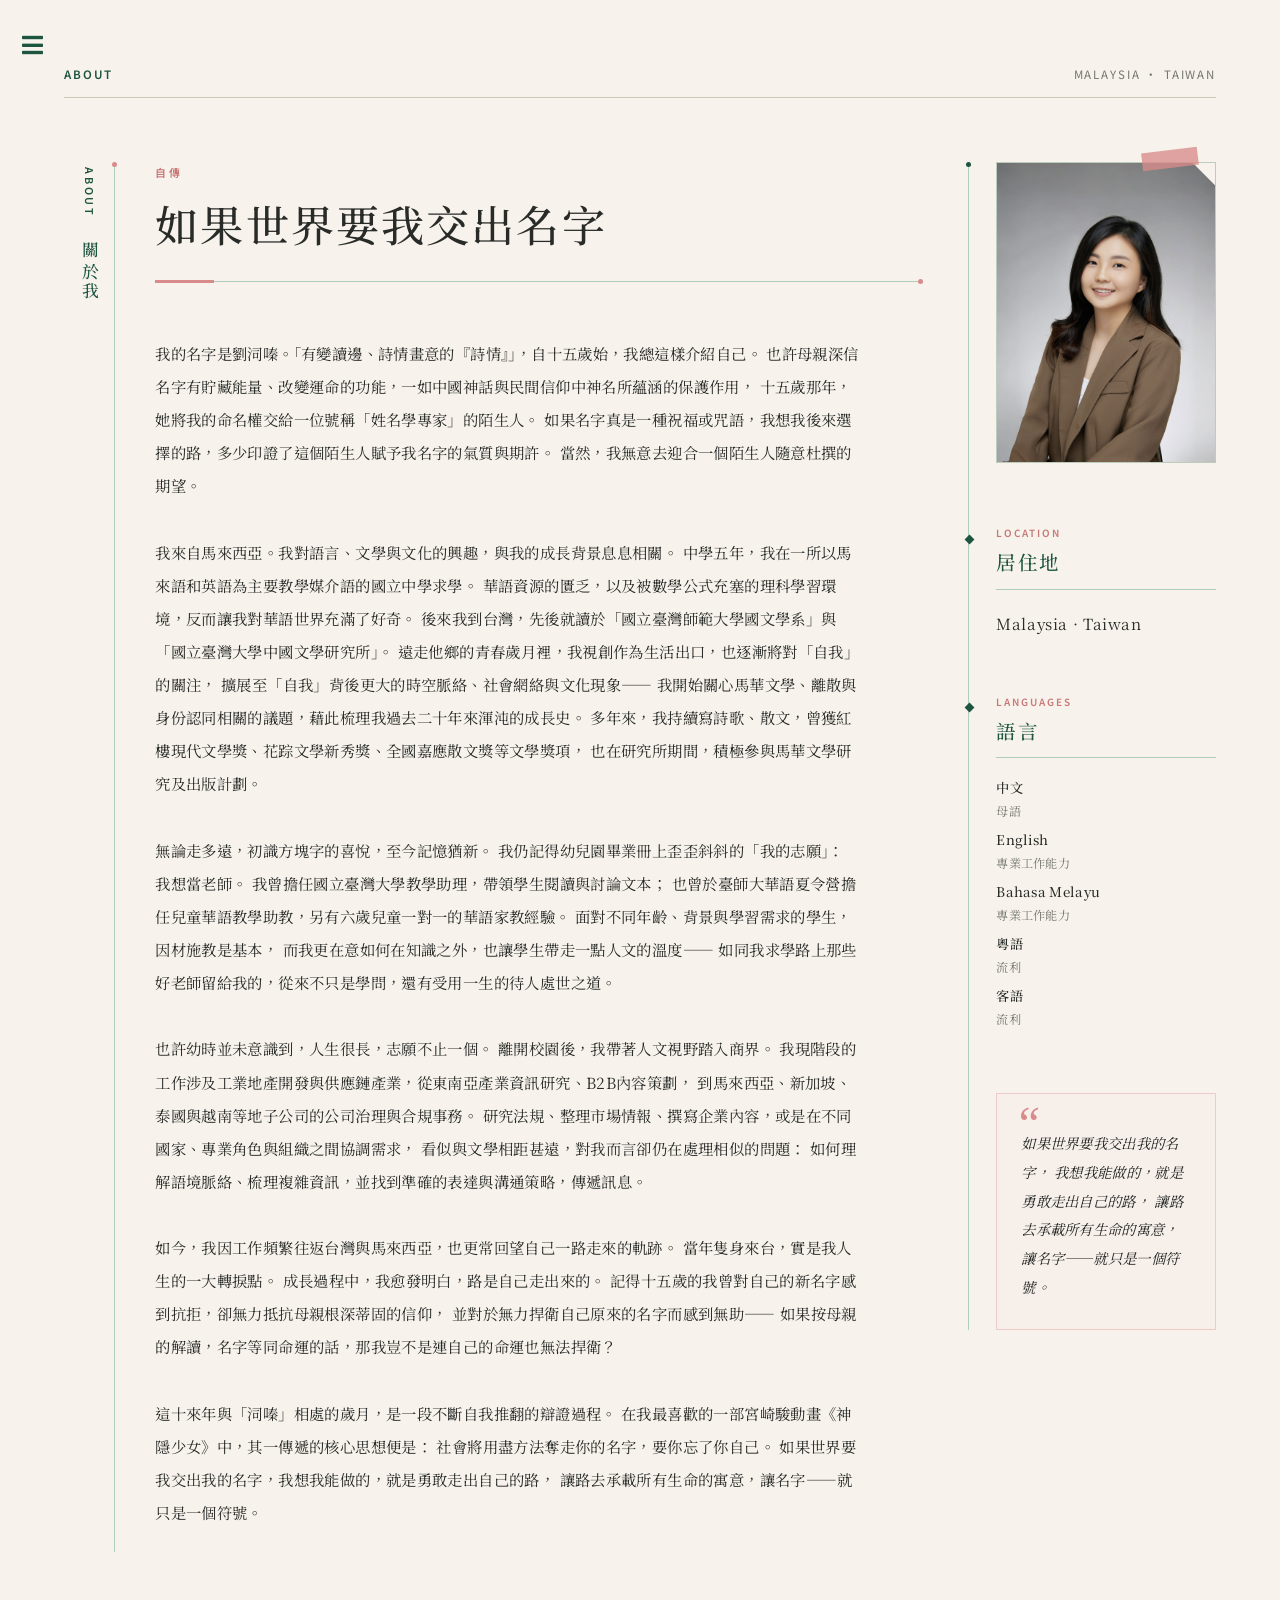
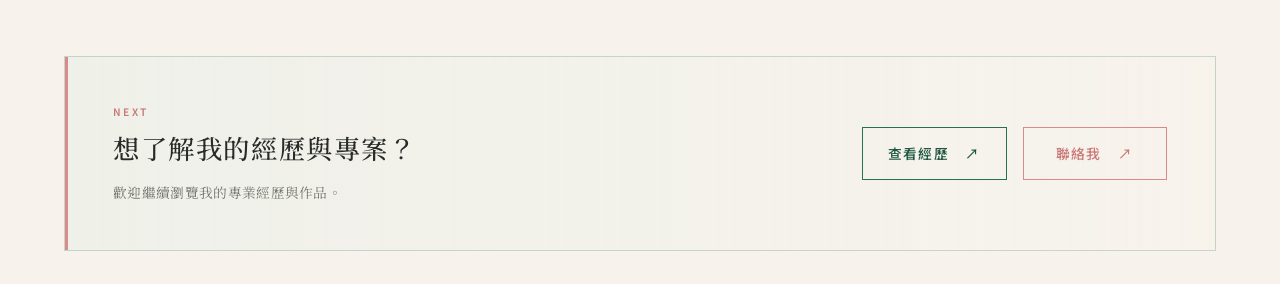
==== about.html @ a84f7584 "Fix grammatical errors in about.html Corrected minor grammatical errors in the text." ====
<!DOCTYPE HTML>
<!--
	Editorial by HTML5 UP
	html5up.net | @ajlkn
	Free for personal and commercial use under the CCA 3.0 license (html5up.net/license)
-->
<html lang="zh-Hant">

	<head>

		<title>關於我｜Angie 劉泀嗪</title>

		<meta charset="utf-8" />

		<meta
			name="viewport"
			content="width=device-width, initial-scale=1, user-scalable=no"
		/>

		<link
			rel="stylesheet"
			href="assets/css/main.css"
		/>

		<link
			rel="stylesheet"
			href="assets/css/visual.css"
		/>

	</head>


	<body class="is-preload">


		<!-- Wrapper -->
		<div id="wrapper">


			<!-- Main -->
			<div id="main">

				<div class="inner">


					<!-- About Page -->
					<section class="about-page">


						<!-- Page Topline -->
						<div class="about-topline">

							<span>
								ABOUT
							</span>

							<span>
								Malaysia · Taiwan
							</span>

						</div>



						<!-- Editorial Layout -->
						<div class="about-editorial-layout">


							<!-- Left Editorial Rail -->
							<aside class="about-rail">

								<div class="about-rail-inner">

									<span class="about-rail-en">
										ABOUT
									</span>

									<span class="about-rail-zh">
										關於我
									</span>

								</div>

							</aside>



							<!-- Essay -->
							<article class="about-essay">


								<header class="about-essay-header">

									<p class="about-essay-kicker">
										自傳
									</p>

									<h1>
										如果世界要我交出名字
									</h1>

									<div class="about-title-line"></div>

								</header>



								<div class="about-essay-body">


									<p>
										我的名字是劉泀嗪。「有變讀邊、詩情畫意的『詩情』」，自十五歲始，我總這樣介紹自己。
										也許母親深信名字有貯藏能量、改變運命的功能，一如中國神話與民間信仰中神名所蘊涵的保護作用，
										十五歲那年，她將我的命名權交給一位號稱「姓名學專家」的陌生人。
										如果名字真是一種祝福或咒語，我想我後來選擇的路，多少印證了這個陌生人賦予我名字的氣質與期許。
										當然，我無意去迎合一個陌生人隨意杜撰的期望。
									</p>


									<p>
										我來自馬來西亞。我對語言、文學與文化的興趣，與我的成長背景息息相關。
										中學五年，我在一所以馬來語和英語為主要教學媒介語的國立中學求學。
										華語資源的匱乏，以及被數學公式充塞的理科學習環境，反而讓我對華語世界充滿了好奇。
										後來我到台灣，先後就讀於「國立臺灣師範大學國文學系」與「國立臺灣大學中國文學研究所」。
										遠走他鄉的青春歲月裡，我視創作為生活出口，也逐漸將對「自我」的關注，
										擴展至「自我」背後更大的時空脈絡、社會網絡與文化現象——
										我開始關心馬華文學、離散與身份認同相關的議題，藉此梳理我過去二十年來渾沌的成長史。
										多年來，我持續寫詩歌、散文，曾獲紅樓現代文學獎、花踪文學新秀獎、全國嘉應散文獎等文學獎項，
										也在研究所期間，積極參與馬華文學研究及出版計劃。
									</p>


									<p>
										無論走多遠，初識方塊字的喜悅，至今記憶猶新。
										我仍記得幼兒園畢業冊上歪歪斜斜的「我的志願」：我想當老師。
										我曾擔任國立臺灣大學教學助理，帶領學生閱讀與討論文本；
										也曾於臺師大華語夏令營擔任兒童華語教學助教，另有六歲兒童一對一的華語家教經驗。
										面對不同年齡、背景與學習需求的學生，因材施教是基本，
										而我更在意如何在知識之外，也讓學生帶走一點人文的溫度——
										如同我求學路上那些好老師留給我的，從來不只是學問，還有受用一生的待人處世之道。
									</p>


									<p>
										也許幼時並未意識到，人生很長，志願不止一個。
										離開校園後，我帶著人文視野踏入商界。
										我現階段的工作涉及工業地產開發與供應鏈產業，從東南亞產業資訊研究、B2B內容策劃，
										到馬來西亞、新加坡、泰國與越南等地子公司的公司治理與合規事務。
										研究法規、整理市場情報、撰寫企業內容，或是在不同國家、專業角色與組織之間協調需求，
										看似與文學相距甚遠，對我而言卻仍在處理相似的問題：
										如何理解語境脈絡、梳理複雜資訊，並找到準確的表達與溝通策略，傳遞訊息。
									</p>


									<p>
										如今，我因工作頻繁往返台灣與馬來西亞，也更常回望自己一路走來的軌跡。
										當年隻身來台，實是我人生的一大轉捩點。
										成長過程中，我愈發明白，路是自己走出來的。
										記得十五歲的我曾對自己的新名字感到抗拒，卻無力抵抗母親根深蒂固的信仰，
										並對於無力捍衛自己原來的名字而感到無助——
										如果按母親的解讀，名字等同命運的話，那我豈不是連自己的命運也無法捍衛？
									</p>	


									<p>
										這十來年與「泀嗪」相處的歲月，是一段不斷自我推翻的辯證過程。
										在我最喜歡的一部宮崎駿動畫《神隱少女》中，其一傳遞的核心思想便是：
										社會將用盡方法奪走你的名字，要你忘了你自己。
										如果世界要我交出我的名字，我想我能做的，就是勇敢走出自己的路，
										讓路去承載所有生命的寓意，讓名字——就只是一個符號。
									</p>


								</div>


							</article>



							<!-- Editorial Margin -->
							<aside class="about-margin">


								<!-- Portrait -->
								<figure class="about-margin-photo">

									<div class="about-photo-frame">

										<img
											src="images/about-angie-web.jpg"
											alt="Angie 劉泀嗪"
										/>

									</div>

									<span class="about-photo-accent"></span>

								</figure>



								<!-- Location -->
								<section class="about-margin-section">

									<p class="about-margin-label">
										LOCATION
									</p>

									<h2>
										居住地
									</h2>

									<div class="about-margin-rule"></div>

									<p class="about-location">
										Malaysia · Taiwan
									</p>

								</section>



								<!-- Languages -->
								<section class="about-margin-section">

									<p class="about-margin-label">
										LANGUAGES
									</p>

									<h2>
										語言
									</h2>

									<div class="about-margin-rule"></div>


									<div class="about-language-list">

										<p>

											<span class="language-name">
												中文
											</span>

											<span class="language-level">
												母語
											</span>

										</p>


										<p>

											<span class="language-name">
												English
											</span>

											<span class="language-level">
												專業工作能力
											</span>

										</p>


										<p>

											<span class="language-name">
												Bahasa Melayu
											</span>

											<span class="language-level">
												專業工作能力
											</span>

										</p>


										<p>

											<span class="language-name">
												粵語
											</span>

											<span class="language-level">
												流利
											</span>

										</p>


										<p>

											<span class="language-name">
												客語
											</span>

											<span class="language-level">
												流利
											</span>

										</p>

									</div>

								</section>



								<!-- Pull Quote -->
								<blockquote class="about-margin-quote">

									<span class="about-quote-mark">
										“
									</span>

									<p>
										如果世界要我交出我的名字，
										我想我能做的，就是勇敢走出自己的路，
										讓路去承載所有生命的寓意，
										讓名字——就只是一個符號。
									</p>

								</blockquote>


							</aside>


						</div>



						<!-- CTA -->
						<section class="about-cta">


							<div class="about-cta-copy">

								<p class="about-cta-kicker">
									NEXT
								</p>

								<h2>
									想了解我的經歷與專案？
								</h2>

								<p>
									歡迎繼續瀏覽我的專業經歷與作品。
								</p>

							</div>



							<div class="about-cta-actions">


								<a
									href="experience.html"
									class="about-cta-link about-cta-primary"
								>

									查看經歷

									<span>
										↗
									</span>

								</a>


								<a
									href="contact.html"
									class="about-cta-link about-cta-secondary"
								>

									聯絡我

									<span>
										↗
									</span>

								</a>


							</div>


						</section>


					</section>


				</div>

			</div>



			<!-- Sidebar -->
			<div id="sidebar">

				<div class="inner">


					<!-- Brand -->
					<div class="sidebar-brand">

						<a href="index.html">

							<span class="sidebar-name-en">
								Angie
							</span>

							<span class="sidebar-name-zh">
								劉泀嗪
							</span>

						</a>

					</div>



					<!-- Menu -->
					<nav id="menu">

						<ul>

							<li>
								<a href="index.html">
									首頁
								</a>
							</li>

							<li>
								<a href="writing.html">
									文學文化
								</a>
							</li>

							<li>
								<a href="content.html">
									內容策劃
								</a>
							</li>

							<li>
								<a href="teaching.html">
									華語教學
								</a>
							</li>

							<li>
								<a href="illustration.html">
									插畫
								</a>
							</li>

							<li class="sidebar-menu-space">
								<a href="about.html">
									關於我
								</a>
							</li>

							<li>
								<a href="experience.html">
									經歷
								</a>
							</li>

							<li>
								<a href="contact.html">
									聯絡我
								</a>
							</li>

						</ul>

					</nav>



					<!-- Footer -->
					<footer id="footer">

						<p class="copyright">

							&copy; Angie 劉泀嗪.<br />
							All rights reserved.<br />

							Design:
							<a href="https://html5up.net">
								HTML5 UP
							</a>.

						</p>

					</footer>


				</div>

			</div>


		</div>



		<!-- Scripts -->
		<script src="assets/js/jquery.min.js"></script>
		<script src="assets/js/browser.min.js"></script>
		<script src="assets/js/breakpoints.min.js"></script>
		<script src="assets/js/util.js"></script>
		<script src="assets/js/main.js"></script>


	</body>

</html>
---- assets/css/main.css ----
@import url(fontawesome-all.min.css);
@import url("https://fonts.googleapis.com/css?family=Open+Sans:400,600,400italic,600italic|Roboto+Slab:400,700");
/*
	Editorial by HTML5 UP
	html5up.net | @ajlkn
	Free for personal and commercial use under the CCA 3.0 license (html5up.net/license)
*/
html, body, div, span, applet, object,
iframe, h1, h2, h3, h4, h5, h6, p, blockquote,
pre, a, abbr, acronym, address, big, cite,
code, del, dfn, em, img, ins, kbd, q, s, samp,
small, strike, strong, sub, sup, tt, var, b,
u, i, center, dl, dt, dd, ol, ul, li, fieldset,
form, label, legend, table, caption, tbody,
tfoot, thead, tr, th, td, article, aside,
canvas, details, embed, figure, figcaption,
footer, header, hgroup, menu, nav, output, ruby,
section, summary, time, mark, audio, video {
  margin: 0;
  padding: 0;
  border: 0;
  font-size: 100%;
  font: inherit;
  vertical-align: baseline; }

article, aside, details, figcaption, figure,
footer, header, hgroup, menu, nav, section {
  display: block; }

body {
  line-height: 1; }

ol, ul {
  list-style: none; }

blockquote, q {
  quotes: none; }
  blockquote:before, blockquote:after, q:before, q:after {
    content: '';
    content: none; }

table {
  border-collapse: collapse;
  border-spacing: 0; }

body {
  -webkit-text-size-adjust: none; }

mark {
  background-color: transparent;
  color: inherit; }

input::-moz-focus-inner {
  border: 0;
  padding: 0; }

input, select, textarea {
  -moz-appearance: none;
  -webkit-appearance: none;
  -ms-appearance: none;
  appearance: none; }

/* Basic */
@-ms-viewport {
  width: device-width; }

body {
  -ms-overflow-style: scrollbar; }

@media screen and (max-width: 480px) {
  html, body {
    min-width: 320px; } }

html {
  box-sizing: border-box; }

*, *:before, *:after {
  box-sizing: inherit; }

body {
  background: #ffffff; }
  body.is-preload *, body.is-preload *:before, body.is-preload *:after, body.is-resizing *, body.is-resizing *:before, body.is-resizing *:after {
    -moz-animation: none !important;
    -webkit-animation: none !important;
    -ms-animation: none !important;
    animation: none !important;
    -moz-transition: none !important;
    -webkit-transition: none !important;
    -ms-transition: none !important;
    transition: none !important; }

/* Type */
body, input, select, textarea {
  color: #7f888f;
  font-family: "Open Sans", sans-serif;
  font-size: 13pt;
  font-weight: 400;
  line-height: 1.65; }
  @media screen and (max-width: 1680px) {
    body, input, select, textarea {
      font-size: 11pt; } }
  @media screen and (max-width: 1280px) {
    body, input, select, textarea {
      font-size: 10pt; } }
  @media screen and (max-width: 360px) {
    body, input, select, textarea {
      font-size: 9pt; } }

a {
  -moz-transition: color 0.2s ease-in-out, border-bottom-color 0.2s ease-in-out;
  -webkit-transition: color 0.2s ease-in-out, border-bottom-color 0.2s ease-in-out;
  -ms-transition: color 0.2s ease-in-out, border-bottom-color 0.2s ease-in-out;
  transition: color 0.2s ease-in-out, border-bottom-color 0.2s ease-in-out;
  border-bottom: dotted 1px;
  color: #f56a6a;
  text-decoration: none; }
  a:hover {
    border-bottom-color: #f56a6a;
    color: #f56a6a !important; }
    a:hover strong {
      color: inherit; }

strong, b {
  color: #3d4449;
  font-weight: 600; }

em, i {
  font-style: italic; }

p {
  margin: 0 0 2em 0; }

h1, h2, h3, h4, h5, h6 {
  color: #3d4449;
  font-family: "Roboto Slab", serif;
  font-weight: 700;
  line-height: 1.5;
  margin: 0 0 1em 0; }
  h1 a, h2 a, h3 a, h4 a, h5 a, h6 a {
    color: inherit;
    text-decoration: none;
    border-bottom: 0; }

h1 {
  font-size: 4em;
  margin: 0 0 0.5em 0;
  line-height: 1.3; }

h2 {
  font-size: 1.75em; }

h3 {
  font-size: 1.25em; }

h4 {
  font-size: 1.1em; }

h5 {
  font-size: 0.9em; }

h6 {
  font-size: 0.7em; }

@media screen and (max-width: 1680px) {
  h1 {
    font-size: 3.5em; } }

@media screen and (max-width: 980px) {
  h1 {
    font-size: 3.25em; } }

@media screen and (max-width: 736px) {
  h1 {
    font-size: 2em;
    line-height: 1.4; }
  h2 {
    font-size: 1.5em; } }

sub {
  font-size: 0.8em;
  position: relative;
  top: 0.5em; }

sup {
  font-size: 0.8em;
  position: relative;
  top: -0.5em; }

blockquote {
  border-left: solid 3px rgba(210, 215, 217, 0.75);
  font-style: italic;
  margin: 0 0 2em 0;
  padding: 0.5em 0 0.5em 2em; }

code {
  background: rgba(230, 235, 237, 0.25);
  border-radius: 0.375em;
  border: solid 1px rgba(210, 215, 217, 0.75);
  font-family: "Courier New", monospace;
  font-size: 0.9em;
  margin: 0 0.25em;
  padding: 0.25em 0.65em; }

pre {
  -webkit-overflow-scrolling: touch;
  font-family: "Courier New", monospace;
  font-size: 0.9em;
  margin: 0 0 2em 0; }
  pre code {
    display: block;
    line-height: 1.75;
    padding: 1em 1.5em;
    overflow-x: auto; }

hr {
  border: 0;
  border-bottom: solid 1px rgba(210, 215, 217, 0.75);
  margin: 2em 0; }
  hr.major {
    margin: 3em 0; }

.align-left {
  text-align: left; }

.align-center {
  text-align: center; }

.align-right {
  text-align: right; }

/* Row */
.row {
  display: flex;
  flex-wrap: wrap;
  box-sizing: border-box;
  align-items: stretch; }
  .row > * {
    box-sizing: border-box; }
  .row.gtr-uniform > * > :last-child {
    margin-bottom: 0; }
  .row.aln-left {
    justify-content: flex-start; }
  .row.aln-center {
    justify-content: center; }
  .row.aln-right {
    justify-content: flex-end; }
  .row.aln-top {
    align-items: flex-start; }
  .row.aln-middle {
    align-items: center; }
  .row.aln-bottom {
    align-items: flex-end; }
  .row > .imp {
    order: -1; }
  .row > .col-1 {
    width: 8.33333%; }
  .row > .off-1 {
    margin-left: 8.33333%; }
  .row > .col-2 {
    width: 16.66667%; }
  .row > .off-2 {
    margin-left: 16.66667%; }
  .row > .col-3 {
    width: 25%; }
  .row > .off-3 {
    margin-left: 25%; }
  .row > .col-4 {
    width: 33.33333%; }
  .row > .off-4 {
    margin-left: 33.33333%; }
  .row > .col-5 {
    width: 41.66667%; }
  .row > .off-5 {
    margin-left: 41.66667%; }
  .row > .col-6 {
    width: 50%; }
  .row > .off-6 {
    margin-left: 50%; }
  .row > .col-7 {
    width: 58.33333%; }
  .row > .off-7 {
    margin-left: 58.33333%; }
  .row > .col-8 {
    width: 66.66667%; }
  .row > .off-8 {
    margin-left: 66.66667%; }
  .row > .col-9 {
    width: 75%; }
  .row > .off-9 {
    margin-left: 75%; }
  .row > .col-10 {
    width: 83.33333%; }
  .row > .off-10 {
    margin-left: 83.33333%; }
  .row > .col-11 {
    width: 91.66667%; }
  .row > .off-11 {
    margin-left: 91.66667%; }
  .row > .col-12 {
    width: 100%; }
  .row > .off-12 {
    margin-left: 100%; }
  .row.gtr-0 {
    margin-top: 0;
    margin-left: 0em; }
    .row.gtr-0 > * {
      padding: 0 0 0 0em; }
    .row.gtr-0.gtr-uniform {
      margin-top: 0em; }
      .row.gtr-0.gtr-uniform > * {
        padding-top: 0em; }
  .row.gtr-25 {
    margin-top: 0;
    margin-left: -0.375em; }
    .row.gtr-25 > * {
      padding: 0 0 0 0.375em; }
    .row.gtr-25.gtr-uniform {
      margin-top: -0.375em; }
      .row.gtr-25.gtr-uniform > * {
        padding-top: 0.375em; }
  .row.gtr-50 {
    margin-top: 0;
    margin-left: -0.75em; }
    .row.gtr-50 > * {
      padding: 0 0 0 0.75em; }
    .row.gtr-50.gtr-uniform {
      margin-top: -0.75em; }
      .row.gtr-50.gtr-uniform > * {
        padding-top: 0.75em; }
  .row {
    margin-top: 0;
    margin-left: -1.5em; }
    .row > * {
      padding: 0 0 0 1.5em; }
    .row.gtr-uniform {
      margin-top: -1.5em; }
      .row.gtr-uniform > * {
        padding-top: 1.5em; }
  .row.gtr-150 {
    margin-top: 0;
    margin-left: -2.25em; }
    .row.gtr-150 > * {
      padding: 0 0 0 2.25em; }
    .row.gtr-150.gtr-uniform {
      margin-top: -2.25em; }
      .row.gtr-150.gtr-uniform > * {
        padding-top: 2.25em; }
  .row.gtr-200 {
    margin-top: 0;
    margin-left: -3em; }
    .row.gtr-200 > * {
      padding: 0 0 0 3em; }
    .row.gtr-200.gtr-uniform {
      margin-top: -3em; }
      .row.gtr-200.gtr-uniform > * {
        padding-top: 3em; }
  @media screen and (max-width: 1680px) {
    .row {
      display: flex;
      flex-wrap: wrap;
      box-sizing: border-box;
      align-items: stretch; }
      .row > * {
        box-sizing: border-box; }
      .row.gtr-uniform > * > :last-child {
        margin-bottom: 0; }
      .row.aln-left {
        justify-content: flex-start; }
      .row.aln-center {
        justify-content: center; }
      .row.aln-right {
        justify-content: flex-end; }
      .row.aln-top {
        align-items: flex-start; }
      .row.aln-middle {
        align-items: center; }
      .row.aln-bottom {
        align-items: flex-end; }
      .row > .imp-xlarge {
        order: -1; }
      .row > .col-1-xlarge {
        width: 8.33333%; }
      .row > .off-1-xlarge {
        margin-left: 8.33333%; }
      .row > .col-2-xlarge {
        width: 16.66667%; }
      .row > .off-2-xlarge {
        margin-left: 16.66667%; }
      .row > .col-3-xlarge {
        width: 25%; }
      .row > .off-3-xlarge {
        margin-left: 25%; }
      .row > .col-4-xlarge {
        width: 33.33333%; }
      .row > .off-4-xlarge {
        margin-left: 33.33333%; }
      .row > .col-5-xlarge {
        width: 41.66667%; }
      .row > .off-5-xlarge {
        margin-left: 41.66667%; }
      .row > .col-6-xlarge {
        width: 50%; }
      .row > .off-6-xlarge {
        margin-left: 50%; }
      .row > .col-7-xlarge {
        width: 58.33333%; }
      .row > .off-7-xlarge {
        margin-left: 58.33333%; }
      .row > .col-8-xlarge {
        width: 66.66667%; }
      .row > .off-8-xlarge {
        margin-left: 66.66667%; }
      .row > .col-9-xlarge {
        width: 75%; }
      .row > .off-9-xlarge {
        margin-left: 75%; }
      .row > .col-10-xlarge {
        width: 83.33333%; }
      .row > .off-10-xlarge {
        margin-left: 83.33333%; }
      .row > .col-11-xlarge {
        width: 91.66667%; }
      .row > .off-11-xlarge {
        margin-left: 91.66667%; }
      .row > .col-12-xlarge {
        width: 100%; }
      .row > .off-12-xlarge {
        margin-left: 100%; }
      .row.gtr-0 {
        margin-top: 0;
        margin-left: 0em; }
        .row.gtr-0 > * {
          padding: 0 0 0 0em; }
        .row.gtr-0.gtr-uniform {
          margin-top: 0em; }
          .row.gtr-0.gtr-uniform > * {
            padding-top: 0em; }
      .row.gtr-25 {
        margin-top: 0;
        margin-left: -0.375em; }
        .row.gtr-25 > * {
          padding: 0 0 0 0.375em; }
        .row.gtr-25.gtr-uniform {
          margin-top: -0.375em; }
          .row.gtr-25.gtr-uniform > * {
            padding-top: 0.375em; }
      .row.gtr-50 {
        margin-top: 0;
        margin-left: -0.75em; }
        .row.gtr-50 > * {
          padding: 0 0 0 0.75em; }
        .row.gtr-50.gtr-uniform {
          margin-top: -0.75em; }
          .row.gtr-50.gtr-uniform > * {
            padding-top: 0.75em; }
      .row {
        margin-top: 0;
        margin-left: -1.5em; }
        .row > * {
          padding: 0 0 0 1.5em; }
        .row.gtr-uniform {
          margin-top: -1.5em; }
          .row.gtr-uniform > * {
            padding-top: 1.5em; }
      .row.gtr-150 {
        margin-top: 0;
        margin-left: -2.25em; }
        .row.gtr-150 > * {
          padding: 0 0 0 2.25em; }
        .row.gtr-150.gtr-uniform {
          margin-top: -2.25em; }
          .row.gtr-150.gtr-uniform > * {
            padding-top: 2.25em; }
      .row.gtr-200 {
        margin-top: 0;
        margin-left: -3em; }
        .row.gtr-200 > * {
          padding: 0 0 0 3em; }
        .row.gtr-200.gtr-uniform {
          margin-top: -3em; }
          .row.gtr-200.gtr-uniform > * {
            padding-top: 3em; } }
  @media screen and (max-width: 1280px) {
    .row {
      display: flex;
      flex-wrap: wrap;
      box-sizing: border-box;
      align-items: stretch; }
      .row > * {
        box-sizing: border-box; }
      .row.gtr-uniform > * > :last-child {
        margin-bottom: 0; }
      .row.aln-left {
        justify-content: flex-start; }
      .row.aln-center {
        justify-content: center; }
      .row.aln-right {
        justify-content: flex-end; }
      .row.aln-top {
        align-items: flex-start; }
      .row.aln-middle {
        align-items: center; }
      .row.aln-bottom {
        align-items: flex-end; }
      .row > .imp-large {
        order: -1; }
      .row > .col-1-large {
        width: 8.33333%; }
      .row > .off-1-large {
        margin-left: 8.33333%; }
      .row > .col-2-large {
        width: 16.66667%; }
      .row > .off-2-large {
        margin-left: 16.66667%; }
      .row > .col-3-large {
        width: 25%; }
      .row > .off-3-large {
        margin-left: 25%; }
      .row > .col-4-large {
        width: 33.33333%; }
      .row > .off-4-large {
        margin-left: 33.33333%; }
      .row > .col-5-large {
        width: 41.66667%; }
      .row > .off-5-large {
        margin-left: 41.66667%; }
      .row > .col-6-large {
        width: 50%; }
      .row > .off-6-large {
        margin-left: 50%; }
      .row > .col-7-large {
        width: 58.33333%; }
      .row > .off-7-large {
        margin-left: 58.33333%; }
      .row > .col-8-large {
        width: 66.66667%; }
      .row > .off-8-large {
        margin-left: 66.66667%; }
      .row > .col-9-large {
        width: 75%; }
      .row > .off-9-large {
        margin-left: 75%; }
      .row > .col-10-large {
        width: 83.33333%; }
      .row > .off-10-large {
        margin-left: 83.33333%; }
      .row > .col-11-large {
        width: 91.66667%; }
      .row > .off-11-large {
        margin-left: 91.66667%; }
      .row > .col-12-large {
        width: 100%; }
      .row > .off-12-large {
        margin-left: 100%; }
      .row.gtr-0 {
        margin-top: 0;
        margin-left: 0em; }
        .row.gtr-0 > * {
          padding: 0 0 0 0em; }
        .row.gtr-0.gtr-uniform {
          margin-top: 0em; }
          .row.gtr-0.gtr-uniform > * {
            padding-top: 0em; }
      .row.gtr-25 {
        margin-top: 0;
        margin-left: -0.375em; }
        .row.gtr-25 > * {
          padding: 0 0 0 0.375em; }
        .row.gtr-25.gtr-uniform {
          margin-top: -0.375em; }
          .row.gtr-25.gtr-uniform > * {
            padding-top: 0.375em; }
      .row.gtr-50 {
        margin-top: 0;
        margin-left: -0.75em; }
        .row.gtr-50 > * {
          padding: 0 0 0 0.75em; }
        .row.gtr-50.gtr-uniform {
          margin-top: -0.75em; }
          .row.gtr-50.gtr-uniform > * {
            padding-top: 0.75em; }
      .row {
        margin-top: 0;
        margin-left: -1.5em; }
        .row > * {
          padding: 0 0 0 1.5em; }
        .row.gtr-uniform {
          margin-top: -1.5em; }
          .row.gtr-uniform > * {
            padding-top: 1.5em; }
      .row.gtr-150 {
        margin-top: 0;
        margin-left: -2.25em; }
        .row.gtr-150 > * {
          padding: 0 0 0 2.25em; }
        .row.gtr-150.gtr-uniform {
          margin-top: -2.25em; }
          .row.gtr-150.gtr-uniform > * {
            padding-top: 2.25em; }
      .row.gtr-200 {
        margin-top: 0;
        margin-left: -3em; }
        .row.gtr-200 > * {
          padding: 0 0 0 3em; }
        .row.gtr-200.gtr-uniform {
          margin-top: -3em; }
          .row.gtr-200.gtr-uniform > * {
            padding-top: 3em; } }
  @media screen and (max-width: 980px) {
    .row {
      display: flex;
      flex-wrap: wrap;
      box-sizing: border-box;
      align-items: stretch; }
      .row > * {
        box-sizing: border-box; }
      .row.gtr-uniform > * > :last-child {
        margin-bottom: 0; }
      .row.aln-left {
        justify-content: flex-start; }
      .row.aln-center {
        justify-content: center; }
      .row.aln-right {
        justify-content: flex-end; }
      .row.aln-top {
        align-items: flex-start; }
      .row.aln-middle {
        align-items: center; }
      .row.aln-bottom {
        align-items: flex-end; }
      .row > .imp-medium {
        order: -1; }
      .row > .col-1-medium {
        width: 8.33333%; }
      .row > .off-1-medium {
        margin-left: 8.33333%; }
      .row > .col-2-medium {
        width: 16.66667%; }
      .row > .off-2-medium {
        margin-left: 16.66667%; }
      .row > .col-3-medium {
        width: 25%; }
      .row > .off-3-medium {
        margin-left: 25%; }
      .row > .col-4-medium {
        width: 33.33333%; }
      .row > .off-4-medium {
        margin-left: 33.33333%; }
      .row > .col-5-medium {
        width: 41.66667%; }
      .row > .off-5-medium {
        margin-left: 41.66667%; }
      .row > .col-6-medium {
        width: 50%; }
      .row > .off-6-medium {
        margin-left: 50%; }
      .row > .col-7-medium {
        width: 58.33333%; }
      .row > .off-7-medium {
        margin-left: 58.33333%; }
      .row > .col-8-medium {
        width: 66.66667%; }
      .row > .off-8-medium {
        margin-left: 66.66667%; }
      .row > .col-9-medium {
        width: 75%; }
      .row > .off-9-medium {
        margin-left: 75%; }
      .row > .col-10-medium {
        width: 83.33333%; }
      .row > .off-10-medium {
        margin-left: 83.33333%; }
      .row > .col-11-medium {
        width: 91.66667%; }
      .row > .off-11-medium {
        margin-left: 91.66667%; }
      .row > .col-12-medium {
        width: 100%; }
      .row > .off-12-medium {
        margin-left: 100%; }
      .row.gtr-0 {
        margin-top: 0;
        margin-left: 0em; }
        .row.gtr-0 > * {
          padding: 0 0 0 0em; }
        .row.gtr-0.gtr-uniform {
          margin-top: 0em; }
          .row.gtr-0.gtr-uniform > * {
            padding-top: 0em; }
      .row.gtr-25 {
        margin-top: 0;
        margin-left: -0.375em; }
        .row.gtr-25 > * {
          padding: 0 0 0 0.375em; }
        .row.gtr-25.gtr-uniform {
          margin-top: -0.375em; }
          .row.gtr-25.gtr-uniform > * {
            padding-top: 0.375em; }
      .row.gtr-50 {
        margin-top: 0;
        margin-left: -0.75em; }
        .row.gtr-50 > * {
          padding: 0 0 0 0.75em; }
        .row.gtr-50.gtr-uniform {
          margin-top: -0.75em; }
          .row.gtr-50.gtr-uniform > * {
            padding-top: 0.75em; }
      .row {
        margin-top: 0;
        margin-left: -1.5em; }
        .row > * {
          padding: 0 0 0 1.5em; }
        .row.gtr-uniform {
          margin-top: -1.5em; }
          .row.gtr-uniform > * {
            padding-top: 1.5em; }
      .row.gtr-150 {
        margin-top: 0;
        margin-left: -2.25em; }
        .row.gtr-150 > * {
          padding: 0 0 0 2.25em; }
        .row.gtr-150.gtr-uniform {
          margin-top: -2.25em; }
          .row.gtr-150.gtr-uniform > * {
            padding-top: 2.25em; }
      .row.gtr-200 {
        margin-top: 0;
        margin-left: -3em; }
        .row.gtr-200 > * {
          padding: 0 0 0 3em; }
        .row.gtr-200.gtr-uniform {
          margin-top: -3em; }
          .row.gtr-200.gtr-uniform > * {
            padding-top: 3em; } }
  @media screen and (max-width: 736px) {
    .row {
      display: flex;
      flex-wrap: wrap;
      box-sizing: border-box;
      align-items: stretch; }
      .row > * {
        box-sizing: border-box; }
      .row.gtr-uniform > * > :last-child {
        margin-bottom: 0; }
      .row.aln-left {
        justify-content: flex-start; }
      .row.aln-center {
        justify-content: center; }
      .row.aln-right {
        justify-content: flex-end; }
      .row.aln-top {
        align-items: flex-start; }
      .row.aln-middle {
        align-items: center; }
      .row.aln-bottom {
        align-items: flex-end; }
      .row > .imp-small {
        order: -1; }
      .row > .col-1-small {
        width: 8.33333%; }
      .row > .off-1-small {
        margin-left: 8.33333%; }
      .row > .col-2-small {
        width: 16.66667%; }
      .row > .off-2-small {
        margin-left: 16.66667%; }
      .row > .col-3-small {
        width: 25%; }
      .row > .off-3-small {
        margin-left: 25%; }
      .row > .col-4-small {
        width: 33.33333%; }
      .row > .off-4-small {
        margin-left: 33.33333%; }
      .row > .col-5-small {
        width: 41.66667%; }
      .row > .off-5-small {
        margin-left: 41.66667%; }
      .row > .col-6-small {
        width: 50%; }
      .row > .off-6-small {
        margin-left: 50%; }
      .row > .col-7-small {
        width: 58.33333%; }
      .row > .off-7-small {
        margin-left: 58.33333%; }
      .row > .col-8-small {
        width: 66.66667%; }
      .row > .off-8-small {
        margin-left: 66.66667%; }
      .row > .col-9-small {
        width: 75%; }
      .row > .off-9-small {
        margin-left: 75%; }
      .row > .col-10-small {
        width: 83.33333%; }
      .row > .off-10-small {
        margin-left: 83.33333%; }
      .row > .col-11-small {
        width: 91.66667%; }
      .row > .off-11-small {
        margin-left: 91.66667%; }
      .row > .col-12-small {
        width: 100%; }
      .row > .off-12-small {
        margin-left: 100%; }
      .row.gtr-0 {
        margin-top: 0;
        margin-left: 0em; }
        .row.gtr-0 > * {
          padding: 0 0 0 0em; }
        .row.gtr-0.gtr-uniform {
          margin-top: 0em; }
          .row.gtr-0.gtr-uniform > * {
            padding-top: 0em; }
      .row.gtr-25 {
        margin-top: 0;
        margin-left: -0.375em; }
        .row.gtr-25 > * {
          padding: 0 0 0 0.375em; }
        .row.gtr-25.gtr-uniform {
          margin-top: -0.375em; }
          .row.gtr-25.gtr-uniform > * {
            padding-top: 0.375em; }
      .row.gtr-50 {
        margin-top: 0;
        margin-left: -0.75em; }
        .row.gtr-50 > * {
          padding: 0 0 0 0.75em; }
        .row.gtr-50.gtr-uniform {
          margin-top: -0.75em; }
          .row.gtr-50.gtr-uniform > * {
            padding-top: 0.75em; }
      .row {
        margin-top: 0;
        margin-left: -1.5em; }
        .row > * {
          padding: 0 0 0 1.5em; }
        .row.gtr-uniform {
          margin-top: -1.5em; }
          .row.gtr-uniform > * {
            padding-top: 1.5em; }
      .row.gtr-150 {
        margin-top: 0;
        margin-left: -2.25em; }
        .row.gtr-150 > * {
          padding: 0 0 0 2.25em; }
        .row.gtr-150.gtr-uniform {
          margin-top: -2.25em; }
          .row.gtr-150.gtr-uniform > * {
            padding-top: 2.25em; }
      .row.gtr-200 {
        margin-top: 0;
        margin-left: -3em; }
        .row.gtr-200 > * {
          padding: 0 0 0 3em; }
        .row.gtr-200.gtr-uniform {
          margin-top: -3em; }
          .row.gtr-200.gtr-uniform > * {
            padding-top: 3em; } }
  @media screen and (max-width: 480px) {
    .row {
      display: flex;
      flex-wrap: wrap;
      box-sizing: border-box;
      align-items: stretch; }
      .row > * {
        box-sizing: border-box; }
      .row.gtr-uniform > * > :last-child {
        margin-bottom: 0; }
      .row.aln-left {
        justify-content: flex-start; }
      .row.aln-center {
        justify-content: center; }
      .row.aln-right {
        justify-content: flex-end; }
      .row.aln-top {
        align-items: flex-start; }
      .row.aln-middle {
        align-items: center; }
      .row.aln-bottom {
        align-items: flex-end; }
      .row > .imp-xsmall {
        order: -1; }
      .row > .col-1-xsmall {
        width: 8.33333%; }
      .row > .off-1-xsmall {
        margin-left: 8.33333%; }
      .row > .col-2-xsmall {
        width: 16.66667%; }
      .row > .off-2-xsmall {
        margin-left: 16.66667%; }
      .row > .col-3-xsmall {
        width: 25%; }
      .row > .off-3-xsmall {
        margin-left: 25%; }
      .row > .col-4-xsmall {
        width: 33.33333%; }
      .row > .off-4-xsmall {
        margin-left: 33.33333%; }
      .row > .col-5-xsmall {
        width: 41.66667%; }
      .row > .off-5-xsmall {
        margin-left: 41.66667%; }
      .row > .col-6-xsmall {
        width: 50%; }
      .row > .off-6-xsmall {
        margin-left: 50%; }
      .row > .col-7-xsmall {
        width: 58.33333%; }
      .row > .off-7-xsmall {
        margin-left: 58.33333%; }
      .row > .col-8-xsmall {
        width: 66.66667%; }
      .row > .off-8-xsmall {
        margin-left: 66.66667%; }
      .row > .col-9-xsmall {
        width: 75%; }
      .row > .off-9-xsmall {
        margin-left: 75%; }
      .row > .col-10-xsmall {
        width: 83.33333%; }
      .row > .off-10-xsmall {
        margin-left: 83.33333%; }
      .row > .col-11-xsmall {
        width: 91.66667%; }
      .row > .off-11-xsmall {
        margin-left: 91.66667%; }
      .row > .col-12-xsmall {
        width: 100%; }
      .row > .off-12-xsmall {
        margin-left: 100%; }
      .row.gtr-0 {
        margin-top: 0;
        margin-left: 0em; }
        .row.gtr-0 > * {
          padding: 0 0 0 0em; }
        .row.gtr-0.gtr-uniform {
          margin-top: 0em; }
          .row.gtr-0.gtr-uniform > * {
            padding-top: 0em; }
      .row.gtr-25 {
        margin-top: 0;
        margin-left: -0.375em; }
        .row.gtr-25 > * {
          padding: 0 0 0 0.375em; }
        .row.gtr-25.gtr-uniform {
          margin-top: -0.375em; }
          .row.gtr-25.gtr-uniform > * {
            padding-top: 0.375em; }
      .row.gtr-50 {
        margin-top: 0;
        margin-left: -0.75em; }
        .row.gtr-50 > * {
          padding: 0 0 0 0.75em; }
        .row.gtr-50.gtr-uniform {
          margin-top: -0.75em; }
          .row.gtr-50.gtr-uniform > * {
            padding-top: 0.75em; }
      .row {
        margin-top: 0;
        margin-left: -1.5em; }
        .row > * {
          padding: 0 0 0 1.5em; }
        .row.gtr-uniform {
          margin-top: -1.5em; }
          .row.gtr-uniform > * {
            padding-top: 1.5em; }
      .row.gtr-150 {
        margin-top: 0;
        margin-left: -2.25em; }
        .row.gtr-150 > * {
          padding: 0 0 0 2.25em; }
        .row.gtr-150.gtr-uniform {
          margin-top: -2.25em; }
          .row.gtr-150.gtr-uniform > * {
            padding-top: 2.25em; }
      .row.gtr-200 {
        margin-top: 0;
        margin-left: -3em; }
        .row.gtr-200 > * {
          padding: 0 0 0 3em; }
        .row.gtr-200.gtr-uniform {
          margin-top: -3em; }
          .row.gtr-200.gtr-uniform > * {
            padding-top: 3em; } }

/* Section/Article */
section.special, article.special {
  text-align: center; }

header p {
  font-family: "Roboto Slab", serif;
  font-size: 1em;
  font-weight: 400;
  letter-spacing: 0.075em;
  margin-top: -0.5em;
  text-transform: uppercase; }

header.major > :last-child {
  border-bottom: solid 3px #f56a6a;
  display: inline-block;
  margin: 0 0 2em 0;
  padding: 0 0.75em 0.5em 0; }

header.main > :last-child {
  margin: 0 0 1em 0; }

/* Form */
form {
  margin: 0 0 2em 0; }

label {
  color: #3d4449;
  display: block;
  font-size: 0.9em;
  font-weight: 600;
  margin: 0 0 1em 0; }

input[type="text"],
input[type="password"],
input[type="email"],
input[type="tel"],
input[type="search"],
input[type="url"],
select,
textarea {
  -moz-appearance: none;
  -webkit-appearance: none;
  -ms-appearance: none;
  appearance: none;
  background: #ffffff;
  border-radius: 0.375em;
  border: none;
  border: solid 1px rgba(210, 215, 217, 0.75);
  color: inherit;
  display: block;
  outline: 0;
  padding: 0 1em;
  text-decoration: none;
  width: 100%; }
  input[type="text"]:invalid,
  input[type="password"]:invalid,
  input[type="email"]:invalid,
  input[type="tel"]:invalid,
  input[type="search"]:invalid,
  input[type="url"]:invalid,
  select:invalid,
  textarea:invalid {
    box-shadow: none; }
  input[type="text"]:focus,
  input[type="password"]:focus,
  input[type="email"]:focus,
  input[type="tel"]:focus,
  input[type="search"]:focus,
  input[type="url"]:focus,
  select:focus,
  textarea:focus {
    border-color: #f56a6a;
    box-shadow: 0 0 0 1px #f56a6a; }

select {
  background-image: url("data:image/svg+xml;charset=utf8,%3Csvg xmlns='http://www.w3.org/2000/svg' width='40' height='40' preserveAspectRatio='none' viewBox='0 0 40 40'%3E%3Cpath d='M9.4,12.3l10.4,10.4l10.4-10.4c0.2-0.2,0.5-0.4,0.9-0.4c0.3,0,0.6,0.1,0.9,0.4l3.3,3.3c0.2,0.2,0.4,0.5,0.4,0.9 c0,0.4-0.1,0.6-0.4,0.9L20.7,31.9c-0.2,0.2-0.5,0.4-0.9,0.4c-0.3,0-0.6-0.1-0.9-0.4L4.3,17.3c-0.2-0.2-0.4-0.5-0.4-0.9 c0-0.4,0.1-0.6,0.4-0.9l3.3-3.3c0.2-0.2,0.5-0.4,0.9-0.4S9.1,12.1,9.4,12.3z' fill='rgba(210, 215, 217, 0.75)' /%3E%3C/svg%3E");
  background-size: 1.25em;
  background-repeat: no-repeat;
  background-position: calc(100% - 1em) center;
  height: 2.75em;
  padding-right: 2.75em;
  text-overflow: ellipsis; }
  select option {
    color: #3d4449;
    background: #ffffff; }
  select:focus::-ms-value {
    background-color: transparent; }
  select::-ms-expand {
    display: none; }

input[type="text"],
input[type="password"],
input[type="email"],
input[type="tel"],
input[type="search"],
input[type="url"],
select {
  height: 2.75em; }

textarea {
  padding: 0.75em 1em; }

input[type="checkbox"],
input[type="radio"] {
  -moz-appearance: none;
  -webkit-appearance: none;
  -ms-appearance: none;
  appearance: none;
  display: block;
  float: left;
  margin-right: -2em;
  opacity: 0;
  width: 1em;
  z-index: -1; }
  input[type="checkbox"] + label,
  input[type="radio"] + label {
    text-decoration: none;
    color: #7f888f;
    cursor: pointer;
    display: inline-block;
    font-size: 1em;
    font-weight: 400;
    padding-left: 2.4em;
    padding-right: 0.75em;
    position: relative; }
    input[type="checkbox"] + label:before,
    input[type="radio"] + label:before {
      -moz-osx-font-smoothing: grayscale;
      -webkit-font-smoothing: antialiased;
      display: inline-block;
      font-style: normal;
      font-variant: normal;
      text-rendering: auto;
      line-height: 1;
      text-transform: none !important;
      font-family: 'Font Awesome 5 Free';
      font-weight: 900; }
    input[type="checkbox"] + label:before,
    input[type="radio"] + label:before {
      background: #ffffff;
      border-radius: 0.375em;
      border: solid 1px rgba(210, 215, 217, 0.75);
      content: '';
      display: inline-block;
      font-size: 0.8em;
      height: 2.0625em;
      left: 0;
      line-height: 2.0625em;
      position: absolute;
      text-align: center;
      top: 0;
      width: 2.0625em; }
  input[type="checkbox"]:checked + label:before,
  input[type="radio"]:checked + label:before {
    background: #3d4449;
    border-color: #3d4449;
    color: #ffffff;
    content: '\f00c'; }
  input[type="checkbox"]:focus + label:before,
  input[type="radio"]:focus + label:before {
    border-color: #f56a6a;
    box-shadow: 0 0 0 1px #f56a6a; }

input[type="checkbox"] + label:before {
  border-radius: 0.375em; }

input[type="radio"] + label:before {
  border-radius: 100%; }

::-webkit-input-placeholder {
  color: #9fa3a6 !important;
  opacity: 1.0; }

:-moz-placeholder {
  color: #9fa3a6 !important;
  opacity: 1.0; }

::-moz-placeholder {
  color: #9fa3a6 !important;
  opacity: 1.0; }

:-ms-input-placeholder {
  color: #9fa3a6 !important;
  opacity: 1.0; }

/* Box */
.box {
  border-radius: 0.375em;
  border: solid 1px rgba(210, 215, 217, 0.75);
  margin-bottom: 2em;
  padding: 1.5em; }
  .box > :last-child,
  .box > :last-child > :last-child,
  .box > :last-child > :last-child > :last-child {
    margin-bottom: 0; }
  .box.alt {
    border: 0;
    border-radius: 0;
    padding: 0; }

/* Icon */
.icon {
  text-decoration: none;
  border-bottom: none;
  position: relative; }
  .icon:before {
    -moz-osx-font-smoothing: grayscale;
    -webkit-font-smoothing: antialiased;
    display: inline-block;
    font-style: normal;
    font-variant: normal;
    text-rendering: auto;
    line-height: 1;
    text-transform: none !important;
    font-family: 'Font Awesome 5 Free';
    font-weight: 400; }
  .icon > .label {
    display: none; }
  .icon:before {
    line-height: inherit; }
  .icon.solid:before {
    font-weight: 900; }
  .icon.brands:before {
    font-family: 'Font Awesome 5 Brands'; }

/* Image */
.image {
  border-radius: 0.375em;
  border: 0;
  display: inline-block;
  position: relative; }
  .image img {
    border-radius: 0.375em;
    display: block; }
  .image.left, .image.right {
    max-width: 40%; }
    .image.left img, .image.right img {
      width: 100%; }
  .image.left {
    float: left;
    padding: 0 1.5em 1em 0;
    top: 0.25em; }
  .image.right {
    float: right;
    padding: 0 0 1em 1.5em;
    top: 0.25em; }
  .image.fit {
    display: block;
    margin: 0 0 2em 0;
    width: 100%; }
    .image.fit img {
      width: 100%; }
  .image.main {
    display: block;
    margin: 0 0 3em 0;
    width: 100%; }
    .image.main img {
      width: 100%; }

a.image {
  overflow: hidden; }
  a.image img {
    -moz-transition: -moz-transform 0.2s ease;
    -webkit-transition: -webkit-transform 0.2s ease;
    -ms-transition: -ms-transform 0.2s ease;
    transition: transform 0.2s ease; }
  a.image:hover img {
    -moz-transform: scale(1.075);
    -webkit-transform: scale(1.075);
    -ms-transform: scale(1.075);
    transform: scale(1.075); }

/* List */
ol {
  list-style: decimal;
  margin: 0 0 2em 0;
  padding-left: 1.25em; }
  ol li {
    padding-left: 0.25em; }

ul {
  list-style: disc;
  margin: 0 0 2em 0;
  padding-left: 1em; }
  ul li {
    padding-left: 0.5em; }
  ul.alt {
    list-style: none;
    padding-left: 0; }
    ul.alt li {
      border-top: solid 1px rgba(210, 215, 217, 0.75);
      padding: 0.5em 0; }
      ul.alt li:first-child {
        border-top: 0;
        padding-top: 0; }

dl {
  margin: 0 0 2em 0; }
  dl dt {
    display: block;
    font-weight: 600;
    margin: 0 0 1em 0; }
  dl dd {
    margin-left: 2em; }

/* Actions */
ul.actions {
  display: -moz-flex;
  display: -webkit-flex;
  display: -ms-flex;
  display: flex;
  cursor: default;
  list-style: none;
  margin-left: -1em;
  padding-left: 0; }
  ul.actions li {
    padding: 0 0 0 1em;
    vertical-align: middle; }
  ul.actions.special {
    -moz-justify-content: center;
    -webkit-justify-content: center;
    -ms-justify-content: center;
    justify-content: center;
    width: 100%;
    margin-left: 0; }
    ul.actions.special li:first-child {
      padding-left: 0; }
  ul.actions.stacked {
    -moz-flex-direction: column;
    -webkit-flex-direction: column;
    -ms-flex-direction: column;
    flex-direction: column;
    margin-left: 0; }
    ul.actions.stacked li {
      padding: 1.3em 0 0 0; }
      ul.actions.stacked li:first-child {
        padding-top: 0; }
  ul.actions.fit {
    width: calc(100% + 1em); }
    ul.actions.fit li {
      -moz-flex-grow: 1;
      -webkit-flex-grow: 1;
      -ms-flex-grow: 1;
      flex-grow: 1;
      -moz-flex-shrink: 1;
      -webkit-flex-shrink: 1;
      -ms-flex-shrink: 1;
      flex-shrink: 1;
      width: 100%; }
      ul.actions.fit li > * {
        width: 100%; }
    ul.actions.fit.stacked {
      width: 100%; }

/* Icons */
ul.icons {
  cursor: default;
  list-style: none;
  padding-left: 0; }
  ul.icons li {
    display: inline-block;
    padding: 0 1em 0 0; }
    ul.icons li:last-child {
      padding-right: 0; }
    ul.icons li .icon {
      color: inherit; }
      ul.icons li .icon:before {
        font-size: 1.25em; }

/* Contact */
ul.contact {
  list-style: none;
  padding: 0; }
  ul.contact li {
    text-decoration: none;
    border-top: solid 1px rgba(210, 215, 217, 0.75);
    margin: 1.5em 0 0 0;
    padding: 1.5em 0 0 3em;
    position: relative; }
    ul.contact li:before {
      -moz-osx-font-smoothing: grayscale;
      -webkit-font-smoothing: antialiased;
      display: inline-block;
      font-style: normal;
      font-variant: normal;
      text-rendering: auto;
      line-height: 1;
      text-transform: none !important;
      font-family: 'Font Awesome 5 Free';
      font-weight: 400; }
    ul.contact li:before {
      color: #f56a6a;
      display: inline-block;
      font-size: 1.5em;
      height: 1.125em;
      left: 0;
      line-height: 1.125em;
      position: absolute;
      text-align: center;
      top: 1em;
      width: 1.5em; }
    ul.contact li:first-child {
      border-top: 0;
      margin-top: 0;
      padding-top: 0; }
      ul.contact li:first-child:before {
        top: 0; }
    ul.contact li a {
      color: inherit; }

/* Pagination */
ul.pagination {
  cursor: default;
  list-style: none;
  padding-left: 0; }
  ul.pagination li {
    display: inline-block;
    padding-left: 0;
    vertical-align: middle; }
    ul.pagination li > .page {
      -moz-transition: background-color 0.2s ease-in-out, color 0.2s ease-in-out;
      -webkit-transition: background-color 0.2s ease-in-out, color 0.2s ease-in-out;
      -ms-transition: background-color 0.2s ease-in-out, color 0.2s ease-in-out;
      transition: background-color 0.2s ease-in-out, color 0.2s ease-in-out;
      border-bottom: 0;
      border-radius: 0.375em;
      display: inline-block;
      font-size: 0.8em;
      font-weight: 600;
      height: 2em;
      line-height: 2em;
      margin: 0 0.125em;
      min-width: 2em;
      padding: 0 0.5em;
      text-align: center; }
      ul.pagination li > .page.active {
        background-color: #f56a6a;
        color: #ffffff !important; }
        ul.pagination li > .page.active:hover {
          background-color: #f67878; }
        ul.pagination li > .page.active:active {
          background-color: #f45c5c; }
    ul.pagination li:first-child {
      padding-right: 0.75em; }
    ul.pagination li:last-child {
      padding-left: 0.75em; }
  @media screen and (max-width: 480px) {
    ul.pagination li:nth-child(n+2):nth-last-child(n+2) {
      display: none; }
    ul.pagination li:first-child {
      padding-right: 0; } }

/* Table */
.table-wrapper {
  -webkit-overflow-scrolling: touch;
  overflow-x: auto; }

table {
  margin: 0 0 2em 0;
  width: 100%; }
  table tbody tr {
    border: solid 1px rgba(210, 215, 217, 0.75);
    border-left: 0;
    border-right: 0; }
    table tbody tr:nth-child(2n + 1) {
      background-color: rgba(230, 235, 237, 0.25); }
  table td {
    padding: 0.75em 0.75em; }
  table th {
    color: #3d4449;
    font-size: 0.9em;
    font-weight: 600;
    padding: 0 0.75em 0.75em 0.75em;
    text-align: left; }
  table thead {
    border-bottom: solid 2px rgba(210, 215, 217, 0.75); }
  table tfoot {
    border-top: solid 2px rgba(210, 215, 217, 0.75); }
  table.alt {
    border-collapse: separate; }
    table.alt tbody tr td {
      border: solid 1px rgba(210, 215, 217, 0.75);
      border-left-width: 0;
      border-top-width: 0; }
      table.alt tbody tr td:first-child {
        border-left-width: 1px; }
    table.alt tbody tr:first-child td {
      border-top-width: 1px; }
    table.alt thead {
      border-bottom: 0; }
    table.alt tfoot {
      border-top: 0; }

/* Button */
input[type="submit"],
input[type="reset"],
input[type="button"],
button,
.button {
  -moz-appearance: none;
  -webkit-appearance: none;
  -ms-appearance: none;
  appearance: none;
  -moz-transition: background-color 0.2s ease-in-out, color 0.2s ease-in-out;
  -webkit-transition: background-color 0.2s ease-in-out, color 0.2s ease-in-out;
  -ms-transition: background-color 0.2s ease-in-out, color 0.2s ease-in-out;
  transition: background-color 0.2s ease-in-out, color 0.2s ease-in-out;
  background-color: transparent;
  border-radius: 0.375em;
  border: 0;
  box-shadow: inset 0 0 0 2px #f56a6a;
  color: #f56a6a !important;
  cursor: pointer;
  display: inline-block;
  font-family: "Roboto Slab", serif;
  font-size: 0.8em;
  font-weight: 700;
  height: 3.5em;
  letter-spacing: 0.075em;
  line-height: 3.5em;
  padding: 0 2.25em;
  text-align: center;
  text-decoration: none;
  text-transform: uppercase;
  white-space: nowrap; }
  input[type="submit"]:hover,
  input[type="reset"]:hover,
  input[type="button"]:hover,
  button:hover,
  .button:hover {
    background-color: rgba(245, 106, 106, 0.05); }
  input[type="submit"]:active,
  input[type="reset"]:active,
  input[type="button"]:active,
  button:active,
  .button:active {
    background-color: rgba(245, 106, 106, 0.15); }
  input[type="submit"].icon:before,
  input[type="reset"].icon:before,
  input[type="button"].icon:before,
  button.icon:before,
  .button.icon:before {
    margin-right: 0.5em; }
  input[type="submit"].fit,
  input[type="reset"].fit,
  input[type="button"].fit,
  button.fit,
  .button.fit {
    width: 100%; }
  input[type="submit"].small,
  input[type="reset"].small,
  input[type="button"].small,
  button.small,
  .button.small {
    font-size: 0.6em; }
  input[type="submit"].large,
  input[type="reset"].large,
  input[type="button"].large,
  button.large,
  .button.large {
    font-size: 1em;
    height: 3.65em;
    line-height: 3.65em; }
  input[type="submit"].primary,
  input[type="reset"].primary,
  input[type="button"].primary,
  button.primary,
  .button.primary {
    background-color: #f56a6a;
    box-shadow: none;
    color: #ffffff !important; }
    input[type="submit"].primary:hover,
    input[type="reset"].primary:hover,
    input[type="button"].primary:hover,
    button.primary:hover,
    .button.primary:hover {
      background-color: #f67878; }
    input[type="submit"].primary:active,
    input[type="reset"].primary:active,
    input[type="button"].primary:active,
    button.primary:active,
    .button.primary:active {
      background-color: #f45c5c; }
  input[type="submit"].disabled, input[type="submit"]:disabled,
  input[type="reset"].disabled,
  input[type="reset"]:disabled,
  input[type="button"].disabled,
  input[type="button"]:disabled,
  button.disabled,
  button:disabled,
  .button.disabled,
  .button:disabled {
    pointer-events: none;
    opacity: 0.25; }

/* Mini Posts */
.mini-posts article {
  border-top: solid 1px rgba(210, 215, 217, 0.75);
  margin-top: 2em;
  padding-top: 2em; }
  .mini-posts article .image {
    display: block;
    margin: 0 0 1.5em 0; }
    .mini-posts article .image img {
      display: block;
      width: 100%; }
  .mini-posts article:first-child {
    border-top: 0;
    margin-top: 0;
    padding-top: 0; }

/* Features */
.features {
  display: -moz-flex;
  display: -webkit-flex;
  display: -ms-flex;
  display: flex;
  -moz-flex-wrap: wrap;
  -webkit-flex-wrap: wrap;
  -ms-flex-wrap: wrap;
  flex-wrap: wrap;
  margin: 0 0 2em -3em;
  width: calc(100% + 3em); }
  .features article {
    -moz-align-items: center;
    -webkit-align-items: center;
    -ms-align-items: center;
    align-items: center;
    display: -moz-flex;
    display: -webkit-flex;
    display: -ms-flex;
    display: flex;
    margin: 0 0 3em 3em;
    position: relative;
    width: calc(50% - 3em); }
    .features article:nth-child(2n - 1) {
      margin-right: 1.5em; }
    .features article:nth-child(2n) {
      margin-left: 1.5em; }
    .features article:nth-last-child(1), .features article:nth-last-child(2) {
      margin-bottom: 0; }
    .features article .icon {
      -moz-flex-grow: 0;
      -webkit-flex-grow: 0;
      -ms-flex-grow: 0;
      flex-grow: 0;
      -moz-flex-shrink: 0;
      -webkit-flex-shrink: 0;
      -ms-flex-shrink: 0;
      flex-shrink: 0;
      display: block;
      height: 10em;
      line-height: 10em;
      margin: 0 2em 0 0;
      text-align: center;
      width: 10em; }
      .features article .icon:before {
        color: #f56a6a;
        font-size: 2.75rem;
        position: relative;
        top: 0.05em; }
      .features article .icon:after {
        -moz-transform: rotate(45deg);
        -webkit-transform: rotate(45deg);
        -ms-transform: rotate(45deg);
        transform: rotate(45deg);
        border-radius: 0.25rem;
        border: solid 2px rgba(210, 215, 217, 0.75);
        content: '';
        display: block;
        height: 7em;
        left: 50%;
        margin: -3.5em 0 0 -3.5em;
        position: absolute;
        top: 50%;
        width: 7em; }
    .features article .content {
      -moz-flex-grow: 1;
      -webkit-flex-grow: 1;
      -ms-flex-grow: 1;
      flex-grow: 1;
      -moz-flex-shrink: 1;
      -webkit-flex-shrink: 1;
      -ms-flex-shrink: 1;
      flex-shrink: 1;
      width: 100%; }
      .features article .content > :last-child {
        margin-bottom: 0; }
  @media screen and (max-width: 980px) {
    .features {
      margin: 0 0 2em 0;
      width: 100%; }
      .features article {
        margin: 0 0 3em 0;
        width: 100%; }
        .features article:nth-child(2n - 1) {
          margin-right: 0; }
        .features article:nth-child(2n) {
          margin-left: 0; }
        .features article:nth-last-child(1), .features article:nth-last-child(2) {
          margin-bottom: 3em; }
        .features article:last-child {
          margin-bottom: 0; }
        .features article .icon {
          height: 8em;
          line-height: 8em;
          width: 8em; }
          .features article .icon:before {
            font-size: 2.25rem; }
          .features article .icon:after {
            height: 6em;
            margin: -3em 0 0 -3em;
            width: 6em; } }
  @media screen and (max-width: 480px) {
    .features article {
      -moz-flex-direction: column;
      -webkit-flex-direction: column;
      -ms-flex-direction: column;
      flex-direction: column;
      -moz-align-items: -moz-flex-start;
      -webkit-align-items: -webkit-flex-start;
      -ms-align-items: -ms-flex-start;
      align-items: flex-start; }
      .features article .icon {
        height: 6em;
        line-height: 6em;
        margin: 0 0 1.5em 0;
        width: 6em; }
        .features article .icon:before {
          font-size: 1.5rem; }
        .features article .icon:after {
          height: 4em;
          margin: -2em 0 0 -2em;
          width: 4em; } }
  @media screen and (max-width: 480px) {
    .features article .icon:before {
      font-size: 1.25rem; } }

/* Posts */
.posts {
  display: -moz-flex;
  display: -webkit-flex;
  display: -ms-flex;
  display: flex;
  -moz-flex-wrap: wrap;
  -webkit-flex-wrap: wrap;
  -ms-flex-wrap: wrap;
  flex-wrap: wrap;
  margin: 0 0 2em -6em;
  width: calc(100% + 6em); }
  .posts article {
    -moz-flex-grow: 0;
    -webkit-flex-grow: 0;
    -ms-flex-grow: 0;
    flex-grow: 0;
    -moz-flex-shrink: 1;
    -webkit-flex-shrink: 1;
    -ms-flex-shrink: 1;
    flex-shrink: 1;
    margin: 0 0 6em 6em;
    position: relative;
    width: calc(33.33333% - 6em); }
    .posts article:before {
      background: rgba(210, 215, 217, 0.75);
      content: '';
      display: block;
      height: calc(100% + 6em);
      left: -3em;
      position: absolute;
      top: 0;
      width: 1px; }
    .posts article:after {
      background: rgba(210, 215, 217, 0.75);
      bottom: -3em;
      content: '';
      display: block;
      height: 1px;
      position: absolute;
      right: 0;
      width: calc(100% + 6em); }
    .posts article > :last-child {
      margin-bottom: 0; }
    .posts article .image {
      display: block;
      margin: 0 0 2em 0; }
      .posts article .image img {
        display: block;
        width: 100%; }
  @media screen and (min-width: 1681px) {
    .posts article:nth-child(3n + 1):before {
      display: none; }
    .posts article:nth-child(3n + 1):after {
      width: 100%; }
    .posts article:nth-last-child(1), .posts article:nth-last-child(2), .posts article:nth-last-child(3) {
      margin-bottom: 0; }
      .posts article:nth-last-child(1):before, .posts article:nth-last-child(2):before, .posts article:nth-last-child(3):before {
        height: 100%; }
      .posts article:nth-last-child(1):after, .posts article:nth-last-child(2):after, .posts article:nth-last-child(3):after {
        display: none; } }
  @media screen and (max-width: 1680px) {
    .posts article {
      width: calc(50% - 6em); }
      .posts article:nth-last-child(3) {
        margin-bottom: 6em; } }
  @media screen and (min-width: 481px) and (max-width: 1680px) {
    .posts article:nth-child(2n + 1):before {
      display: none; }
    .posts article:nth-child(2n + 1):after {
      width: 100%; }
    .posts article:nth-last-child(1), .posts article:nth-last-child(2) {
      margin-bottom: 0; }
      .posts article:nth-last-child(1):before, .posts article:nth-last-child(2):before {
        height: 100%; }
      .posts article:nth-last-child(1):after, .posts article:nth-last-child(2):after {
        display: none; } }
  @media screen and (max-width: 736px) {
    .posts {
      margin: 0 0 2em -4.5em;
      width: calc(100% + 4.5em); }
      .posts article {
        margin: 0 0 4.5em 4.5em;
        width: calc(50% - 4.5em); }
        .posts article:before {
          height: calc(100% + 4.5em);
          left: -2.25em; }
        .posts article:after {
          bottom: -2.25em;
          width: calc(100% + 4.5em); }
        .posts article:nth-last-child(3) {
          margin-bottom: 4.5em; } }
  @media screen and (max-width: 480px) {
    .posts {
      margin: 0 0 2em 0;
      width: 100%; }
      .posts article {
        margin: 0 0 4.5em 0;
        width: 100%; }
        .posts article:before {
          display: none; }
        .posts article:after {
          width: 100%; }
        .posts article:last-child {
          margin-bottom: 0; }
          .posts article:last-child:after {
            display: none; } }

/* Wrapper */
#wrapper {
  display: -moz-flex;
  display: -webkit-flex;
  display: -ms-flex;
  display: flex;
  -moz-flex-direction: row-reverse;
  -webkit-flex-direction: row-reverse;
  -ms-flex-direction: row-reverse;
  flex-direction: row-reverse;
  min-height: 100vh; }

/* Main */
#main {
  -moz-flex-grow: 1;
  -webkit-flex-grow: 1;
  -ms-flex-grow: 1;
  flex-grow: 1;
  -moz-flex-shrink: 1;
  -webkit-flex-shrink: 1;
  -ms-flex-shrink: 1;
  flex-shrink: 1;
  width: 100%; }
  #main > .inner {
    padding: 0 6em 0.1em 6em ;
    margin: 0 auto;
    max-width: 110em; }
    #main > .inner > section {
      padding: 6em 0 4em 0 ;
      border-top: solid 2px rgba(210, 215, 217, 0.75); }
      #main > .inner > section:first-of-type {
        border-top: 0 !important; }
  @media screen and (max-width: 1680px) {
    #main > .inner {
      padding: 0 5em 0.1em 5em ; }
      #main > .inner > section {
        padding: 5em 0 3em 0 ; } }
  @media screen and (max-width: 1280px) {
    #main > .inner {
      padding: 0 4em 0.1em 4em ; }
      #main > .inner > section {
        padding: 4em 0 2em 0 ; } }
  @media screen and (max-width: 736px) {
    #main > .inner {
      padding: 0 2em 0.1em 2em ; }
      #main > .inner > section {
        padding: 3em 0 1em 0 ; } }

/* Sidebar */
#search form {
  text-decoration: none;
  position: relative; }
  #search form:before {
    -moz-osx-font-smoothing: grayscale;
    -webkit-font-smoothing: antialiased;
    display: inline-block;
    font-style: normal;
    font-variant: normal;
    text-rendering: auto;
    line-height: 1;
    text-transform: none !important;
    font-family: 'Font Awesome 5 Free';
    font-weight: 900; }
  #search form:before {
    -moz-transform: scaleX(-1);
    -webkit-transform: scaleX(-1);
    -ms-transform: scaleX(-1);
    transform: scaleX(-1);
    color: #7f888f;
    content: '\f002';
    cursor: default;
    display: block;
    font-size: 1.5em;
    height: 2em;
    line-height: 2em;
    opacity: 0.325;
    position: absolute;
    right: 0;
    text-align: center;
    top: 0;
    width: 2em; }
  #search form input[type="text"] {
    padding-right: 2.75em; }

#sidebar {
  -moz-flex-grow: 0;
  -webkit-flex-grow: 0;
  -ms-flex-grow: 0;
  flex-grow: 0;
  -moz-flex-shrink: 0;
  -webkit-flex-shrink: 0;
  -ms-flex-shrink: 0;
  flex-shrink: 0;
  -moz-transition: margin-left 0.5s ease, box-shadow 0.5s ease;
  -webkit-transition: margin-left 0.5s ease, box-shadow 0.5s ease;
  -ms-transition: margin-left 0.5s ease, box-shadow 0.5s ease;
  transition: margin-left 0.5s ease, box-shadow 0.5s ease;
  background-color: #f5f6f7;
  font-size: 0.9em;
  position: relative;
  width: 26em; }
  #sidebar h2 {
    font-size: 1.38889em; }
  #sidebar > .inner {
    padding: 2.22222em 2.22222em 2.44444em 2.22222em ;
    position: relative;
    width: 26em; }
    #sidebar > .inner > * {
      border-bottom: solid 2px rgba(210, 215, 217, 0.75);
      margin: 0 0 3.5em 0;
      padding: 0 0 3.5em 0; }
      #sidebar > .inner > * > :last-child {
        margin-bottom: 0; }
      #sidebar > .inner > *:last-child {
        border-bottom: 0;
        margin-bottom: 0;
        padding-bottom: 0; }
    #sidebar > .inner > .alt {
      background-color: #eff1f2;
      border-bottom: 0;
      margin: -2.22222em 0 4.44444em -2.22222em;
      padding: 2.22222em;
      width: calc(100% + 4.44444em); }
  #sidebar .toggle {
    text-decoration: none;
    -moz-transition: left 0.5s ease;
    -webkit-transition: left 0.5s ease;
    -ms-transition: left 0.5s ease;
    transition: left 0.5s ease;
    -webkit-tap-highlight-color: rgba(255, 255, 255, 0);
    border: 0;
    display: block;
    height: 7.5em;
    left: 26em;
    line-height: 7.5em;
    outline: 0;
    overflow: hidden;
    position: absolute;
    text-align: center;
    text-indent: -15em;
    white-space: nowrap;
    top: 0;
    width: 6em;
    z-index: 10000; }
    #sidebar .toggle:before {
      -moz-osx-font-smoothing: grayscale;
      -webkit-font-smoothing: antialiased;
      display: inline-block;
      font-style: normal;
      font-variant: normal;
      text-rendering: auto;
      line-height: 1;
      text-transform: none !important;
      font-family: 'Font Awesome 5 Free';
      font-weight: 900; }
    #sidebar .toggle:before {
      content: '\f0c9';
      font-size: 2rem;
      height: inherit;
      left: 0;
      line-height: inherit;
      position: absolute;
      text-indent: 0;
      top: 0;
      width: inherit; }
  #sidebar.inactive {
    margin-left: -26em; }
  @media screen and (max-width: 1680px) {
    #sidebar {
      width: 24em; }
      #sidebar > .inner {
        padding: 1.66667em 1.66667em 1.33333em 1.66667em ;
        width: 24em; }
        #sidebar > .inner > .alt {
          margin: -1.66667em 0 3.33333em -1.66667em;
          padding: 1.66667em;
          width: calc(100% + 3.33333em); }
      #sidebar .toggle {
        height: 6.25em;
        left: 24em;
        line-height: 6.25em;
        text-indent: 5em;
        width: 5em; }
        #sidebar .toggle:before {
          font-size: 1.5rem; }
      #sidebar.inactive {
        margin-left: -24em; } }
  @media screen and (max-width: 1280px) {
    #sidebar {
      box-shadow: 0 0 5em 0 rgba(0, 0, 0, 0.175);
      height: 100%;
      left: 0;
      position: fixed;
      top: 0;
      z-index: 10000; }
      #sidebar.inactive {
        box-shadow: none; }
      #sidebar > .inner {
        -webkit-overflow-scrolling: touch;
        height: 100%;
        left: 0;
        overflow-x: hidden;
        overflow-y: auto;
        position: absolute;
        top: 0; }
        #sidebar > .inner:after {
          content: '';
          display: block;
          height: 4em;
          width: 100%; }
      #sidebar .toggle {
        text-indent: 6em;
        width: 6em; }
        #sidebar .toggle:before {
          font-size: 1.5rem;
          margin-left: -0.4375em; }
      body.is-preload #sidebar {
        display: none; } }
  @media screen and (max-width: 736px) {
    #sidebar .toggle {
      text-indent: 7.25em;
      width: 7.25em; }
      #sidebar .toggle:before {
        color: #7f888f;
        margin-left: -0.0625em;
        margin-top: -0.25em;
        font-size: 1.1rem;
        z-index: 1; }
      #sidebar .toggle:after {
        background: rgba(222, 225, 226, 0.75);
        border-radius: 0.375em;
        content: '';
        height: 3.5em;
        left: 1em;
        position: absolute;
        top: 1em;
        width: 5em; } }

/* Header */
#header {
  display: -moz-flex;
  display: -webkit-flex;
  display: -ms-flex;
  display: flex;
  border-bottom: solid 5px #f56a6a;
  padding: 6em 0 1em 0;
  position: relative; }
  #header > * {
    -moz-flex: 1;
    -webkit-flex: 1;
    -ms-flex: 1;
    flex: 1;
    margin-bottom: 0; }
  #header .logo {
    border-bottom: 0;
    color: inherit;
    font-family: "Roboto Slab", serif;
    font-size: 1.125em; }
  #header .icons {
    text-align: right; }
  @media screen and (max-width: 1680px) {
    #header {
      padding-top: 5em; } }
  @media screen and (max-width: 736px) {
    #header {
      padding-top: 6.5em; }
      #header .logo {
        font-size: 1.25em;
        margin: 0; }
      #header .icons {
        height: 5em;
        line-height: 5em;
        position: absolute;
        right: -0.5em;
        top: 0; } }

/* Banner */
#banner {
  padding: 6em 0 4em 0 ;
  display: -moz-flex;
  display: -webkit-flex;
  display: -ms-flex;
  display: flex; }
  #banner h1 {
    margin-top: -0.125em; }
  #banner .content {
    -moz-flex-grow: 1;
    -webkit-flex-grow: 1;
    -ms-flex-grow: 1;
    flex-grow: 1;
    -moz-flex-shrink: 1;
    -webkit-flex-shrink: 1;
    -ms-flex-shrink: 1;
    flex-shrink: 1;
    width: 50%; }
  #banner .image {
    -moz-flex-grow: 0;
    -webkit-flex-grow: 0;
    -ms-flex-grow: 0;
    flex-grow: 0;
    -moz-flex-shrink: 0;
    -webkit-flex-shrink: 0;
    -ms-flex-shrink: 0;
    flex-shrink: 0;
    display: block;
    margin: 0 0 2em 4em;
    width: 50%; }
    #banner .image img {
      height: 100%;
      -moz-object-fit: cover;
      -webkit-object-fit: cover;
      -ms-object-fit: cover;
      object-fit: cover;
      -moz-object-position: center;
      -webkit-object-position: center;
      -ms-object-position: center;
      object-position: center;
      width: 100%; }
  @media screen and (orientation: portrait) {
    #banner {
      -moz-flex-direction: column-reverse;
      -webkit-flex-direction: column-reverse;
      -ms-flex-direction: column-reverse;
      flex-direction: column-reverse; }
      #banner h1 br {
        display: none; }
      #banner .content {
        -moz-flex-grow: 0;
        -webkit-flex-grow: 0;
        -ms-flex-grow: 0;
        flex-grow: 0;
        -moz-flex-shrink: 0;
        -webkit-flex-shrink: 0;
        -ms-flex-shrink: 0;
        flex-shrink: 0;
        width: 100%; }
      #banner .image {
        -moz-flex-grow: 0;
        -webkit-flex-grow: 0;
        -ms-flex-grow: 0;
        flex-grow: 0;
        -moz-flex-shrink: 0;
        -webkit-flex-shrink: 0;
        -ms-flex-shrink: 0;
        flex-shrink: 0;
        margin: 0 0 4em 0;
        height: 25em;
        max-height: 50vh;
        min-height: 18em;
        width: 100%; } }
  @media screen and (orientation: portrait) and (max-width: 480px) {
    #banner .image {
      max-height: 35vh; } }

/* Footer */
#footer .copyright {
  color: #9fa3a6;
  font-size: 0.9em; }
  #footer .copyright a {
    color: inherit; }

/* Menu */
#menu ul {
  -moz-user-select: none;
  -webkit-user-select: none;
  -ms-user-select: none;
  user-select: none;
  color: #3d4449;
  font-family: "Roboto Slab", serif;
  font-weight: 400;
  letter-spacing: 0.075em;
  list-style: none;
  margin-bottom: 0;
  padding: 0;
  text-transform: uppercase; }
  #menu ul a, #menu ul span {
    border-bottom: 0;
    color: inherit;
    cursor: pointer;
    display: block;
    font-size: 0.9em;
    padding: 0.625em 0; }
    #menu ul a:hover, #menu ul span:hover {
      color: #f56a6a; }
    #menu ul a.opener, #menu ul span.opener {
      -moz-transition: color 0.2s ease-in-out;
      -webkit-transition: color 0.2s ease-in-out;
      -ms-transition: color 0.2s ease-in-out;
      transition: color 0.2s ease-in-out;
      text-decoration: none;
      -webkit-tap-highlight-color: rgba(255, 255, 255, 0);
      position: relative; }
      #menu ul a.opener:before, #menu ul span.opener:before {
        -moz-osx-font-smoothing: grayscale;
        -webkit-font-smoothing: antialiased;
        display: inline-block;
        font-style: normal;
        font-variant: normal;
        text-rendering: auto;
        line-height: 1;
        text-transform: none !important;
        font-family: 'Font Awesome 5 Free';
        font-weight: 900; }
      #menu ul a.opener:before, #menu ul span.opener:before {
        -moz-transition: color 0.2s ease-in-out, -moz-transform 0.2s ease-in-out;
        -webkit-transition: color 0.2s ease-in-out, -webkit-transform 0.2s ease-in-out;
        -ms-transition: color 0.2s ease-in-out, -ms-transform 0.2s ease-in-out;
        transition: color 0.2s ease-in-out, transform 0.2s ease-in-out;
        color: #9fa3a6;
        content: '\f078';
        position: absolute;
        right: 0; }
      #menu ul a.opener:hover:before, #menu ul span.opener:hover:before {
        color: #f56a6a; }
      #menu ul a.opener.active + ul, #menu ul span.opener.active + ul {
        display: block; }
      #menu ul a.opener.active:before, #menu ul span.opener.active:before {
        -moz-transform: rotate(-180deg);
        -webkit-transform: rotate(-180deg);
        -ms-transform: rotate(-180deg);
        transform: rotate(-180deg); }

#menu > ul > li {
  border-top: solid 1px rgba(210, 215, 217, 0.75);
  margin: 0.5em 0 0 0;
  padding: 0.5em 0 0 0; }
  #menu > ul > li > ul {
    color: #9fa3a6;
    display: none;
    margin: 0.5em 0 1.5em 0;
    padding-left: 1em; }
    #menu > ul > li > ul a, #menu > ul > li > ul span {
      font-size: 0.8em; }
    #menu > ul > li > ul > li {
      margin: 0.125em 0 0 0;
      padding: 0.125em 0 0 0; }
  #menu > ul > li:first-child {
    border-top: 0;
    margin-top: 0;
    padding-top: 0; }
---- assets/css/visual.css ----
/* ==========================================================
   Angie 劉泀嗪
   Visual Identity V4.4

   Forest Green × Dusty Pink
   Editorial / Literary / Contemporary
   ========================================================== */


/* Fonts */
@import url('https://fonts.googleapis.com/css2?family=Allura&family=Noto+Sans+TC:wght@400;500;600&family=Noto+Serif+TC:wght@400;500;600&display=swap');


/* ==========================================================
   01. Color System
   ========================================================== */

:root {

	/* Paper */
	--angie-paper: #f7f3ec;
	--angie-paper-deep: #eee8dd;
	--angie-card: #fbf7ef;


	/* Text */
	--angie-charcoal: #292b29;
	--angie-grey: #74766f;
	--angie-line: #cfc7ba;


	/* Forest green */
	--angie-green: #287052;
	--angie-green-dark: #1e5540;
	--angie-green-soft: #afcdbd;
	--angie-green-pale: #e2ece5;


	/* Dusty pink accent */
	--angie-accent: #d98b8b;
	--angie-accent-dark: #c97878;
	--angie-accent-pale: #f3e2e2;

}


/* ==========================================================
   02. Base
   ========================================================== */

html {

	background: var(--angie-paper);

}


body {

	background: var(--angie-paper);

	color: var(--angie-charcoal);

	font-family:
		"Noto Serif TC",
		serif;

	font-size: 16px;

	line-height: 1.9;

	letter-spacing: 0.02em;

}


#main {

	background: var(--angie-paper);

}


#main > .inner {

	max-width: 82em;

	padding-top: 0;

}


p {

	color: var(--angie-charcoal);

}


/* ==========================================================
   03. Text Selection
   ========================================================== */

::selection {

	background: var(--angie-accent);

	color: var(--angie-charcoal);

}


::-moz-selection {

	background: var(--angie-accent);

	color: var(--angie-charcoal);

}


/* ==========================================================
   04. Typography
   ========================================================== */

h1,
h2 {

	font-family:
		"Noto Serif TC",
		serif;

	color: var(--angie-charcoal);

	font-weight: 500;

	letter-spacing: 0.03em;

}


h3,
h4,
h5,
h6 {

	font-family:
		"Noto Serif TC",
		serif;

	color: var(--angie-charcoal);

}


/* Chinese name */

.name-zh,
.sidebar-name-zh {

	font-family:
		"Microsoft JhengHei",
		"Microsoft JhengHei UI",
		"PingFang TC",
		"Heiti TC",
		"Noto Sans TC",
		sans-serif !important;

	font-weight: 500;

}


/* English signature */

.name-en,
.sidebar-name-en {

	font-family:
		"Allura",
		cursive;

	font-weight: 400;

}


/* ==========================================================
   05. Links
   ========================================================== */

a {

	color: var(--angie-green-dark);

	border-bottom-color: rgba(40, 112, 82, 0.35);

}


a:hover {

	color: var(--angie-accent-dark) !important;

	border-bottom-color: var(--angie-accent);

}


a:focus-visible,
button:focus-visible,
input:focus-visible,
textarea:focus-visible,
select:focus-visible {

	outline: solid 2px var(--angie-accent);

	outline-offset: 3px;

}


/* ==========================================================
   06. Sidebar
   ========================================================== */

#sidebar {

	background: var(--angie-paper-deep);

}


#sidebar > .inner {

	background: transparent;

}


/* Sidebar brand */

.sidebar-brand {

	padding: 3.4em 0 2.8em 0;

	border-bottom: solid 1px var(--angie-line);

}


.sidebar-brand a {

	display: flex;

	align-items: baseline;

	gap: 0.45em;

	border: 0;

	color: var(--angie-charcoal);

}


.sidebar-name-en {

	font-size: 2em;

	font-weight: 400;

	line-height: 1;

	color: var(--angie-green-dark);

}


.sidebar-name-zh {

	font-size: 1.05em;

	font-weight: 500;

	letter-spacing: 0.08em;

}


/* Sidebar menu */

#menu {

	border: 0;

	margin: 0;

	padding: 2.4em 0;

}


#menu > ul {

	margin: 0;

}


#menu ul a {

	border: 0;

	color: var(--angie-charcoal);

	font-family:
		"Noto Sans TC",
		sans-serif;

	font-size: 0.92em;

	font-weight: 400;

	letter-spacing: 0.09em;

	padding: 0.72em 0;

	text-transform: none;

}


#menu ul a:hover {

	color: var(--angie-accent-dark) !important;

	padding-left: 0.35em;

}


#menu ul > li {

	border: 0;

}


#menu .sidebar-menu-space {

	margin-top: 1.8em;

	padding-top: 1.8em;

	border-top: solid 1px var(--angie-line);

}


/* Sidebar note
   Kept here in case other pages still use it */

.sidebar-note {

	border-top: solid 1px var(--angie-line);

	padding-top: 2em;

	margin-top: 0;

}


.sidebar-note p {

	font-size: 0.82em;

	line-height: 1.8;

}


.sidebar-location {

	font-family:
		"Noto Sans TC",
		sans-serif;

	color: var(--angie-green-dark);

	letter-spacing: 0.06em;

}


.sidebar-contact-link {

	font-family:
		"Noto Sans TC",
		sans-serif;

	font-size: 0.92em;

	border: 0;

}


/* Footer */

#footer {

	border-top: solid 1px var(--angie-line);

	margin-top: 2.5em;

	padding-top: 2em;

}


#footer .copyright {

	color: var(--angie-grey);

	font-size: 0.68em;

	line-height: 1.8;

}


/* ==========================================================
   07. Homepage Hero
   ========================================================== */

.home-hero {

	border-bottom: solid 1px var(--angie-line);

	padding: 4em 0 5.5em 0;

}


/* Top line */

.home-topline {

	display: flex;

	justify-content: space-between;

	align-items: center;

	margin-bottom: 6em;

	padding-bottom: 1em;

	border-bottom: solid 1px var(--angie-line);

	font-family:
		"Noto Sans TC",
		sans-serif;

	font-size: 0.72em;

	letter-spacing: 0.16em;

	color: var(--angie-grey);

	text-transform: uppercase;

}


/* Hero grid */

.home-hero-grid {

	display: grid;

	grid-template-columns:
		minmax(19em, 0.88fr)
		minmax(27em, 1.12fr);

	gap: 7.5em;

	align-items: start;

}


/* Eyebrow */

.home-eyebrow {

	margin: 0 0 1.2em 0;

	color: var(--angie-green);

	font-family:
		"Noto Serif TC",
		serif;

	font-size: 1.02em;

	letter-spacing: 0.12em;

}


/* Name */

.home-name {

	margin: 0;

	font-weight: 400;

	line-height: 1;

	letter-spacing: 0;

}


/* Angie */

.home-name .name-en {

	display: block;

	font-family:
		"Allura",
		cursive;

	font-size: 6.2rem;

	font-style: normal;

	font-weight: 400;

	color: var(--angie-green-dark);

	line-height: 0.9;

	letter-spacing: 0;

}


/* 劉泀嗪 */

.home-name .name-zh {

	display: block;

	margin-top: 0.4em;

	font-family:
		"Microsoft JhengHei",
		"Microsoft JhengHei UI",
		"PingFang TC",
		"Heiti TC",
		"Noto Sans TC",
		sans-serif !important;

	font-size: 2.3rem;

	font-weight: 500;

	color: var(--angie-charcoal);

	letter-spacing: 0.12em;

}


/* Disciplines */

.home-disciplines {

	display: flex;

	flex-wrap: wrap;

	gap: 0.55em;

	margin: 2.4em 0 0 0;

	font-family:
		"Noto Sans TC",
		sans-serif;

	font-size: 0.9em;

	letter-spacing: 0.08em;

}


.home-disciplines a {

	border: 0;

	color: var(--angie-charcoal);

}


.home-disciplines a:hover {

	color: var(--angie-accent-dark) !important;

}


.home-disciplines span {

	color: var(--angie-green-soft);

}


/* Intro */

.home-intro {

	padding-top: 1.4em;

	max-width: 35.5em;

	justify-self: end;

}


.home-intro p {

	font-size: 1.04em;

	line-height: 2.05;

	margin-bottom: 1.7em;

}


.home-intro-link {

	margin-top: 2.5em;

}


/* Editorial text link */

.editorial-link {

	display: inline-flex;

	align-items: center;

	gap: 1.1em;

	border: 0;

	font-family:
		"Noto Sans TC",
		sans-serif;

	font-size: 0.9em;

	font-weight: 500;

	letter-spacing: 0.08em;

	color: var(--angie-green-dark);

}


.editorial-link span {

	transition:
		transform 0.2s ease,
		color 0.2s ease;

}


.editorial-link:hover {

	color: var(--angie-accent-dark) !important;

}


.editorial-link:hover span {

	transform: translate(0.3em, -0.15em);

	color: var(--angie-accent);

}


/* ==========================================================
   08. Homepage Sections
   ========================================================== */

.home-fields,
.home-explore {

	padding: 6.5em 0;

	border-bottom: solid 1px var(--angie-line);

}


/* ==========================================================
   09. Editorial Chapter Heading
   ========================================================== */

.home-section-heading {

	--chapter-width: 24em;

	position: relative;

	display: grid;

	grid-template-columns:
		6.7em
		1fr;

	align-items: center;

	gap: 1.25em;

	width: 100%;

	min-height: 8.8em;

	box-sizing: border-box;

	margin-bottom: 4.5em;

	padding: 1.35em 1.7em;

	background: transparent;

	overflow: visible;

}


/* Green chapter plate */

.home-section-heading::before {

	content: "";

	position: absolute;

	z-index: 0;

	top: 0;

	left: 0;

	width: var(--chapter-width);

	height: 100%;

	background: var(--angie-green);

	clip-path: polygon(
		0 0,
		calc(100% - 0.8em) 0,
		100% 0.8em,
		100% 100%,
		0 100%
	);

}


/* Fine green line with dusty-pink endpoint */

.home-section-heading::after {

	content: "";

	position: absolute;

	z-index: 0;

	left: var(--chapter-width);

	right: 0;

	top: 50%;

	height: 6px;

	transform: translateY(-50%);

	background:
		radial-gradient(
			circle at right center,
			var(--angie-accent) 0,
			var(--angie-accent) 2px,
			transparent 2.5px
		),
		linear-gradient(
			var(--angie-green),
			var(--angie-green)
		);

	background-repeat:
		no-repeat,
		no-repeat;

	background-position:
		right center,
		left center;

	background-size:
		6px 6px,
		100% 1px;

	pointer-events: none;

}


.home-section-heading > * {

	position: relative;

	z-index: 1;

}


/* Large translucent number */

.section-number {

	align-self: center;

	padding: 0;

	margin: 0;

	font-family:
		"Noto Serif TC",
		Georgia,
		serif;

	color: rgba(247, 243, 236, 0.27);

	font-size: 5.2em;

	font-weight: 400;

	letter-spacing: -0.04em;

	line-height: 0.9;

}


/* English chapter label */

.section-label {

	margin: 0 0 0.45em 0;

	color: rgba(247, 243, 236, 0.9);

	font-family:
		"Noto Sans TC",
		sans-serif;

	font-size: 0.68em;

	font-weight: 600;

	letter-spacing: 0.24em;

	line-height: 1.4;

}


/* Chinese chapter title */

.home-section-heading h2 {

	margin: 0;

	color: var(--angie-paper);

	font-family:
		"Noto Serif TC",
		serif;

	font-size: 1.85em;

	font-weight: 500;

	line-height: 1.4;

	letter-spacing: 0.06em;

}


.section-heading-text {

	min-width: 0;

}


/* ==========================================================
   10. WHAT I DO
   Editorial Grid
   ========================================================== */

.practice-editorial-grid {

	display: grid;

	grid-template-columns:
		repeat(4, minmax(0, 1fr));

	gap: 2.3em;

	align-items: stretch;

}


/* Shared field item */

.practice-editorial-item {

	position: relative;

	display: flex;

	flex-direction: column;

	min-width: 0;

	min-height: 21.5em;

	height: 100%;

	box-sizing: border-box;

	padding: 1.8em 1.55em 1.6em 1.55em;

	border: 0;

	color: var(--angie-charcoal);

	background: transparent;

	text-decoration: none;

	transition:
		transform 0.22s ease,
		background-color 0.22s ease,
		color 0.22s ease;

}


/* 01 — fine editorial frame */

.practice-outline {

	border:
		solid 1px
		rgba(40, 112, 82, 0.34);

	clip-path: polygon(
		0.75em 0,
		calc(100% - 0.75em) 0,
		100% 0.75em,
		100% 100%,
		0 100%,
		0 0.75em
	);

}


/* 02 — plain and aligned */

.practice-plain {

	padding-top: 1.8em;

}


/* 03 — pale green block and aligned */

.practice-soft {

	background:
		rgba(226, 236, 229, 0.62);

	padding-top: 1.8em;

}


/* 04 — aligned */

.practice-illustration {

	margin-top: 0;

}


/* Number */

.practice-number {

	display: block;

	margin-bottom: 1.5em;

	color: var(--angie-accent-dark);

	font-family:
		"Noto Sans TC",
		sans-serif;

	font-size: 0.7em;

	font-weight: 600;

	letter-spacing: 0.16em;

	transition:
		color 0.2s ease;

}


/* Title */

.practice-title {

	margin: 0;

}


.practice-title h3 {

	margin: 0 0 0.28em 0;

	font-family:
		"Noto Serif TC",
		serif;

	font-size: 1.7em;

	font-weight: 500;

	line-height: 1.35;

	transition:
		color 0.2s ease;

}


/* English subtitle */

.practice-en {

	display: block;

	color: var(--angie-green-dark);

	font-family:
		"Noto Serif TC",
		Georgia,
		serif;

	font-size: 0.84em;

	font-style: italic;

	line-height: 1.6;

	transition:
		color 0.2s ease;

}


/* Description */

.practice-description {

	margin: 1.7em 0 2.5em 0;

	color: var(--angie-grey);

	font-size: 0.9em;

	line-height: 1.9;

	transition:
		color 0.2s ease;

}


/* Arrow and rule */

.practice-arrow {

	position: relative;

	display: block;

	margin-top: auto;

	padding-bottom: 0.8em;

	color: var(--angie-green);

	font-family:
		"Noto Sans TC",
		sans-serif;

	font-size: 1.15em;

	line-height: 1;

	transition:
		color 0.2s ease,
		transform 0.2s ease;

}


.practice-arrow::after {

	content: "";

	position: absolute;

	left: 0;

	bottom: 0;

	width: 4.5em;

	height: 1px;

	background: var(--angie-green-soft);

	transition:
		width 0.25s ease,
		background-color 0.25s ease;

}


/* ----------------------------------------------------------
   WHAT I DO — Dusty Pink Hover
   ---------------------------------------------------------- */

.practice-editorial-item:hover {

	background: var(--angie-accent);

	color: var(--angie-charcoal) !important;

	transform: translateY(-3px);

}


/* Number */

.practice-editorial-item:hover .practice-number {

	color: var(--angie-green-dark);

}


/* Chinese title */

.practice-editorial-item:hover .practice-title h3 {

	color: var(--angie-charcoal);

}


/* English subtitle */

.practice-editorial-item:hover .practice-en {

	color: var(--angie-green-dark);

}


/* Description */

.practice-editorial-item:hover .practice-description {

	color: var(--angie-charcoal);

}


/* Arrow */

.practice-editorial-item:hover .practice-arrow {

	color: var(--angie-green-dark);

	transform: translate(0.12em, -0.08em);

}


/* Rule */

.practice-editorial-item:hover .practice-arrow::after {

	width: 6em;

	background: var(--angie-green-dark);

}


/* Border disappears into hover */

.practice-outline:hover {

	border-color: var(--angie-accent);

}


/* ==========================================================
   11. WHO I AM
   Editorial Index
   ========================================================== */

.explore-editorial-grid {

	display: grid;

	grid-template-columns:
		repeat(3, minmax(0, 1fr));

	gap: 0;

	align-items: stretch;

}


/* Individual index entry */

.explore-editorial-item {

	position: relative;

	display: flex;

	flex-direction: column;

	min-height: 13.5em;

	height: 100%;

	box-sizing: border-box;

	padding:
		1.2em
		3em
		1.5em
		2.2em;

	border: 0;

	border-right:
		solid 1px
		var(--angie-line);

	color: var(--angie-charcoal);

	background: transparent;

	text-decoration: none;

	transition:
		transform 0.22s ease,
		background-color 0.22s ease,
		color 0.22s ease;

}


.explore-editorial-item:first-child {

	padding-left: 0.5em;

}


.explore-editorial-item:last-child {

	border-right: 0;

}


/* All three entries aligned */

.explore-offset {

	margin-top: 0;

}


/* Small English label */

.explore-kicker {

	margin: 0 0 1.2em 0;

	color: var(--angie-green);

	font-family:
		"Noto Sans TC",
		sans-serif;

	font-size: 0.66em;

	font-weight: 600;

	letter-spacing: 0.18em;

	line-height: 1.4;

	transition:
		color 0.2s ease;

}


/* Title */

.explore-editorial-item h3 {

	margin: 0;

	padding-bottom: 0.55em;

	border-bottom:
		solid 1px
		var(--angie-green-soft);

	font-family:
		"Noto Serif TC",
		serif;

	font-size: 1.35em;

	font-weight: 500;

	line-height: 1.5;

	transition:
		color 0.2s ease,
		border-color 0.2s ease;

}


/* Description */

.explore-description {

	margin: 1.2em 0 2em 0;

	max-width: 20em;

	color: var(--angie-grey);

	font-size: 0.88em;

	line-height: 1.85;

	transition:
		color 0.2s ease;

}


/* Arrow */

.explore-arrow {

	display: block;

	margin-top: auto;

	color: var(--angie-green);

	font-family:
		"Noto Sans TC",
		sans-serif;

	font-size: 1.1em;

	line-height: 1;

	transition:
		transform 0.2s ease,
		color 0.2s ease;

}


/* ----------------------------------------------------------
   WHO I AM — Dusty Pink Hover
   ---------------------------------------------------------- */

.explore-editorial-item:hover {

	background: var(--angie-accent);

	color: var(--angie-charcoal) !important;

	transform: translateY(-3px);

}


/* English label */

.explore-editorial-item:hover .explore-kicker {

	color: var(--angie-green-dark);

}


/* Chinese title */

.explore-editorial-item:hover h3 {

	color: var(--angie-charcoal);

	border-bottom-color: var(--angie-green-dark);

}


/* Description */

.explore-editorial-item:hover .explore-description {

	color: var(--angie-charcoal);

}


/* Arrow */

.explore-editorial-item:hover .explore-arrow {

	color: var(--angie-green-dark);

	transform: translate(0.14em, -0.1em);

}


/* ==========================================================
   12. General Elements
   ========================================================== */

hr,
hr.major {

	border-bottom-color: var(--angie-line);

}


header.major > :last-child {

	border-bottom-color: var(--angie-green);

}


/* Buttons */

.button,
button,
input[type="submit"],
input[type="reset"],
input[type="button"] {

	background: transparent;

	box-shadow:
		inset 0 0 0 1px
		var(--angie-green);

	color: var(--angie-green-dark) !important;

	font-family:
		"Noto Sans TC",
		sans-serif;

	font-weight: 500;

	letter-spacing: 0.08em;

}


.button:hover,
button:hover,
input[type="submit"]:hover,
input[type="reset"]:hover,
input[type="button"]:hover {

	background: var(--angie-accent);

	box-shadow:
		inset 0 0 0 1px
		var(--angie-accent);

	color: var(--angie-charcoal) !important;

}


.posts article {

	border-color: var(--angie-line);

}


/* ==========================================================
   13. Tablet
   ========================================================== */

@media screen and (max-width: 1280px) {

	.home-hero-grid {

		gap: 4em;

	}


	.home-name .name-en {

		font-size: 5rem;

	}


	.home-section-heading {

		--chapter-width: 21em;

		grid-template-columns:
			5.5em
			1fr;

		min-height: 8em;

	}


	.section-number {

		font-size: 4.5em;

	}


	.practice-editorial-grid {

		gap: 1.5em;

	}


	.practice-editorial-item {

		min-height: 20em;

		padding-left: 1.25em;

		padding-right: 1.25em;

	}


	.practice-title h3 {

		font-size: 1.5em;

	}


	.explore-editorial-item {

		padding-right: 2em;

		padding-left: 1.6em;

	}

}


/* ==========================================================
   14. Smaller Screens
   ========================================================== */

@media screen and (max-width: 980px) {

	.home-topline {

		margin-bottom: 4em;

	}


	.home-hero-grid {

		grid-template-columns: 1fr;

		gap: 3.5em;

	}


	.home-intro {

		padding-top: 0;

		max-width: 100%;

		justify-self: start;

	}


	.home-section-heading {

		--chapter-width: 19em;

		grid-template-columns:
			5em
			1fr;

		min-height: 7.5em;

	}


	/* WHAT I DO becomes 2 × 2 */

	.practice-editorial-grid {

		grid-template-columns:
			repeat(2, minmax(0, 1fr));

		gap:
			2em
			2.5em;

		align-items: stretch;

	}


	.practice-editorial-item {

		min-height: 18em;

		height: 100%;

	}


	.practice-illustration {

		margin-top: 0;

	}


	/* WHO I AM becomes stacked */

	.explore-editorial-grid {

		grid-template-columns: 1fr;

		gap: 0;

	}


	.explore-editorial-item,
	.explore-editorial-item:first-child {

		min-height: auto;

		height: auto;

		padding:
			2em
			2.5em
			2em
			0;

		border-right: 0;

		border-bottom:
			solid 1px
			var(--angie-line);

	}


	.explore-editorial-item:last-child {

		border-bottom: 0;

	}


	.explore-offset {

		margin-top: 0;

	}

}


/* ==========================================================
   15. Mobile
   ========================================================== */

@media screen and (max-width: 736px) {

	body {

		font-size: 15px;

		line-height: 1.8;

	}


	.home-hero {

		padding: 2.5em 0 4em 0;

	}


	.home-topline {

		margin-bottom: 3em;

		font-size: 0.65em;

	}


	.home-name .name-en {

		font-size: 4.2rem;

	}


	.home-name .name-zh {

		font-size: 1.75rem;

	}


	.home-disciplines {

		line-height: 2;

	}


	.home-intro p {

		font-size: 1em;

		line-height: 1.95;

	}


	.home-fields,
	.home-explore {

		padding: 4.5em 0;

	}


	/* Full green chapter heading on mobile */

	.home-section-heading {

		--chapter-width: 100%;

		width: 100%;

		min-height: auto;

		grid-template-columns:
			4.2em
			1fr;

		gap: 0.8em;

		padding: 1.35em 1.25em;

		margin-bottom: 3em;

		background: var(--angie-green);

		overflow: hidden;

	}


	.home-section-heading::before {

		width: 100%;

		clip-path: none;

	}


	.home-section-heading::after {

		display: none;

	}


	.section-number {

		font-size: 3.4em;

	}


	.home-section-heading h2 {

		font-size: 1.6em;

	}


	/* WHAT I DO becomes one column */

	.practice-editorial-grid {

		grid-template-columns: 1fr;

		gap: 2em;

	}


	.practice-editorial-item,
	.practice-plain,
	.practice-soft,
	.practice-illustration {

		min-height: auto;

		height: auto;

		margin-top: 0;

		padding:
			1.5em
			1.2em
			1.4em
			1.2em;

	}


	.practice-title h3 {

		font-size: 1.45em;

	}


	.practice-description {

		margin:
			1.2em
			0
			2em
			0;

		font-size: 0.88em;

	}


	/* WHO I AM */

	.explore-editorial-item,
	.explore-editorial-item:first-child {

		padding:
			1.8em
			0
			1.8em
			0;

	}


	.explore-editorial-item h3 {

		font-size: 1.25em;

	}

/* ==========================================================
   16. Mobile Touch Interaction
   ========================================================== */

@media (hover: none) and (pointer: coarse) {

	/* Remove browser default tap flash */
	.practice-editorial-item,
	.explore-editorial-item {

		-webkit-tap-highlight-color: transparent;

	}


	/* ------------------------------------------
	   WHAT I DO — Touch
	   ------------------------------------------ */

	.practice-editorial-item:active {

		background: var(--angie-accent);

		color: var(--angie-charcoal) !important;

		transform: translateY(-3px);

	}


	.practice-editorial-item:active .practice-number {

		color: var(--angie-green-dark);

	}


	.practice-editorial-item:active .practice-title h3 {

		color: var(--angie-charcoal);

	}


	.practice-editorial-item:active .practice-en {

		color: var(--angie-green-dark);

	}


	.practice-editorial-item:active .practice-description {

		color: var(--angie-charcoal);

	}


	.practice-editorial-item:active .practice-arrow {

		color: var(--angie-green-dark);

		transform: translate(0.12em, -0.08em);

	}


	.practice-editorial-item:active .practice-arrow::after {

		width: 6em;

		background: var(--angie-green-dark);

	}


	.practice-outline:active {

		border-color: var(--angie-accent);

	}



	/* ------------------------------------------
	   WHO I AM — Touch
	   ------------------------------------------ */

	.explore-editorial-item:active {

		background: var(--angie-accent);

		color: var(--angie-charcoal) !important;

		transform: translateY(-3px);

	}


	.explore-editorial-item:active .explore-kicker {

		color: var(--angie-green-dark);

	}


	.explore-editorial-item:active h3 {

		color: var(--angie-charcoal);

		border-bottom-color: var(--angie-green-dark);

	}


	.explore-editorial-item:active .explore-description {

		color: var(--angie-charcoal);

	}


	.explore-editorial-item:active .explore-arrow {

		color: var(--angie-green-dark);

		transform: translate(0.14em, -0.1em);

	}

}
	
}

/* ==========================================================
   17. ABOUT PAGE
   Editorial Margin Layout
   ========================================================== */


/* ----------------------------------------------------------
   About Page Base
   ---------------------------------------------------------- */

.about-page {

	padding:
		4em
		0
		5em
		0;

}


/* ----------------------------------------------------------
   Topline
   ---------------------------------------------------------- */

.about-topline {

	display: flex;

	justify-content: space-between;

	align-items: center;

	margin-bottom: 5.5em;

	padding-bottom: 1em;

	border-bottom:
		solid 1px
		var(--angie-line);

	font-family:
		"Noto Sans TC",
		sans-serif;

	font-size: 0.72em;

	letter-spacing: 0.16em;

	text-transform: uppercase;

	color: var(--angie-grey);

}


.about-topline span:first-child {

	color: var(--angie-green-dark);

	font-weight: 600;

}


/* ----------------------------------------------------------
   Main Editorial Grid
   ---------------------------------------------------------- */

.about-editorial-layout {

	display: grid;

	grid-template-columns:
		4.2em
		minmax(0, 1fr)
		18em;

	column-gap: 3.8em;

	align-items: start;

}


/* ==========================================================
   LEFT EDITORIAL RAIL
   ========================================================== */

.about-rail {

	position: relative;

	align-self: stretch;

	min-height: 100%;

	border-right:
		solid 1px
		var(--angie-green-soft);

}


.about-rail-inner {

	position: sticky;

	top: 3em;

	display: flex;

	flex-direction: column;

	align-items: center;

	gap: 1.5em;

	padding-top: 0.3em;

}


.about-rail-en,
.about-rail-zh {

	font-family:
		"Noto Sans TC",
		sans-serif;

	color: var(--angie-green-dark);

	writing-mode: vertical-rl;

	text-orientation: mixed;

}


.about-rail-en {

	font-size: 0.67em;

	font-weight: 600;

	letter-spacing: 0.26em;

}


.about-rail-zh {

	font-family:
		"Noto Serif TC",
		serif;

	font-size: 1.05em;

	font-weight: 500;

	letter-spacing: 0.22em;

}


/* Small dusty-pink marker */

.about-rail::before {

	content: "";

	position: absolute;

	top: 0;

	right: -3px;

	width: 5px;

	height: 5px;

	border-radius: 50%;

	background: var(--angie-accent);

}


/* ==========================================================
   ESSAY
   ========================================================== */

.about-essay {

	min-width: 0;

	max-width: 48em;

}


/* Essay header */

.about-essay-header {

	margin-bottom: 3.4em;

}


.about-essay-kicker {

	margin:
		0
		0
		1.1em
		0;

	color: var(--angie-accent-dark);

	font-family:
		"Noto Sans TC",
		sans-serif;

	font-size: 0.68em;

	font-weight: 600;

	letter-spacing: 0.24em;

}


.about-essay-header h1 {

	margin: 0;

	font-family:
		"Noto Serif TC",
		serif;

	font-size: clamp(
		2em,
		3vw,
		2.75em
	);

	font-weight: 500;

	line-height: 1.35;

	letter-spacing: 0.05em;

	color: var(--angie-charcoal);

	white-space: nowrap;

}


/* Pink title detail + long green line */

.about-title-line {

	position: relative;

	width: 100%;

	height: 1px;

	margin-top: 1.8em;

	background: var(--angie-green-soft);

}


.about-title-line::before {

	content: "";

	position: absolute;

	left: 0;

	top: -1px;

	width: 3.7em;

	height: 3px;

	background: var(--angie-accent);

}


.about-title-line::after {

	content: "";

	position: absolute;

	right: 0;

	top: -2px;

	width: 5px;

	height: 5px;

	border-radius: 50%;

	background: var(--angie-accent);

}


/* Essay body */

.about-essay-body {

	max-width: 44em;

}


.about-essay-body p {

	margin:
		0
		0
		2.2em
		0;

	color: var(--angie-charcoal);

	font-family:
		"Noto Serif TC",
		serif;

	font-size: 1.02em;

	line-height: 2.15;

	letter-spacing: 0.025em;

}


/* Opening paragraph */


/* Final paragraph gets breathing room */

.about-essay-body p:last-child {

	margin-bottom: 0;

	padding-bottom: 1.5em;

}


/* ==========================================================
   EDITORIAL MARGIN
   ========================================================== */

.about-margin {

	position: relative;

	min-width: 0;

	padding-left: 2.2em;

	border-left:
		solid 1px
		var(--angie-green-soft);

}


/* Timeline-like dots */

.about-margin::before {

	content: "";

	position: absolute;

	top: 0;

	left: -3px;

	width: 5px;

	height: 5px;

	border-radius: 50%;

	background: var(--angie-green-dark);

}


/* ==========================================================
   PORTRAIT
   ========================================================== */

.about-margin-photo {

	position: relative;

	margin:
		0
		0
		3.8em
		0;

}


.about-photo-frame {

	position: relative;

	overflow: hidden;

	background: var(--angie-paper-deep);

	border:
		solid 1px
		rgba(40, 112, 82, 0.24);

}


/* Editorial clipped corner */

.about-photo-frame::after {

	content: "";

	position: absolute;

	top: 0;

	right: 0;

	width: 1.4em;

	height: 1.4em;

	background: var(--angie-paper);

	clip-path:
		polygon(
			100% 0,
			100% 100%,
			0 0
		);

}


.about-photo-frame img {

	display: block;

	width: 100%;

	height: auto;

}


/* Dusty-pink tape-like accent */

.about-photo-accent {

	position: absolute;

	z-index: 2;

	top: -0.75em;

	right: 1.1em;

	width: 3.5em;

	height: 1.15em;

	background:
		rgba(217, 139, 139, 0.78);

	transform: rotate(-7deg);

}


/* ==========================================================
   MARGIN SECTIONS
   ========================================================== */

.about-margin-section {

	position: relative;

	margin-bottom: 3.4em;

}


.about-margin-section::before {

	content: "";

	position: absolute;

	top: 0.72em;

	left: -2.38em;

	width: 7px;

	height: 7px;

	background: var(--angie-green-dark);

	transform: rotate(45deg);

}


/* English label */

.about-margin-label {

	margin:
		0
		0
		0.55em
		0;

	color: var(--angie-accent-dark);

	font-family:
		"Noto Sans TC",
		sans-serif;

	font-size: 0.62em;

	font-weight: 600;

	letter-spacing: 0.2em;

}


/* Chinese heading */

.about-margin-section h2 {

	margin: 0;

	color: var(--angie-green-dark);

	font-family:
		"Noto Serif TC",
		serif;

	font-size: 1.22em;

	font-weight: 500;

	letter-spacing: 0.08em;

}


/* Rule */

.about-margin-rule {

	width: 100%;

	height: 1px;

	margin:
		0.7em
		0
		1.2em
		0;

	background: var(--angie-green-soft);

}


/* Location */

.about-location {

	margin: 0;

	font-family:
		"Noto Serif TC",
		Georgia,
		serif;

	font-size: 0.96em;

	letter-spacing: 0.04em;

}


/* ==========================================================
   LANGUAGES
   ========================================================== */

.about-language-list {

	margin: 0;

}


.about-language-list p {

	display: grid;

	grid-template-columns:
		minmax(0, 1fr)
		auto;

	gap: 0.8em;

	align-items: baseline;

	margin:
		0
		0
		0.65em
		0;

	font-size: 0.83em;

	line-height: 1.65;

}


.language-name {

	color: var(--angie-charcoal);

	font-weight: 500;

}


.language-level {

	color: var(--angie-grey);

	text-align: right;

	font-size: 0.92em;

}


/* ==========================================================
   PULL QUOTE
   ========================================================== */

.about-margin-quote {

	position: relative;

	margin:
		4em
		0
		0
		0;

	padding:
		2.2em
		1.5em
		1.7em
		1.5em;

	border:
		solid 1px
		rgba(217, 139, 139, 0.35);

	background:
		rgba(243, 226, 226, 0.26);

}


.about-quote-mark {

	position: absolute;

	top: 0.12em;

	left: 0.35em;

	color:
		var(--angie-accent);

	font-family:
		Georgia,
		serif;

	font-size: 3em;

	line-height: 1;

}


.about-margin-quote p {

	margin: 0;

	color: var(--angie-charcoal);

	font-family:
		"Noto Serif TC",
		serif;

	font-size: 0.9em;

	line-height: 2;

}


/* ==========================================================
   ABOUT CTA
   ========================================================== */

.about-cta {

	display: grid;

	grid-template-columns:
		minmax(0, 1fr)
		auto;

	gap: 4em;

	align-items: center;

	margin-top: 6.5em;

	padding:
		2.8em
		3em;

	border:
		solid 1px
		rgba(40, 112, 82, 0.22);

	background:
		linear-gradient(
			90deg,
			rgba(226, 236, 229, 0.38),
			rgba(247, 243, 236, 0.7)
		);

}


/* Small pink line */

.about-cta {

	position: relative;

}


.about-cta::before {

	content: "";

	position: absolute;

	top: 0;

	left: 0;

	width: 3px;

	height: 100%;

	background: var(--angie-accent);

}


/* CTA copy */

.about-cta-kicker {

	margin:
		0
		0
		0.7em
		0;

	color: var(--angie-accent-dark);

	font-family:
		"Noto Sans TC",
		sans-serif;

	font-size: 0.64em;

	font-weight: 600;

	letter-spacing: 0.22em;

}


.about-cta-copy h2 {

	margin:
		0
		0
		0.4em
		0;

	font-family:
		"Noto Serif TC",
		serif;

	font-size: 1.65em;

	font-weight: 500;

	letter-spacing: 0.06em;

}


.about-cta-copy > p:last-child {

	margin: 0;

	color: var(--angie-grey);

	font-size: 0.86em;

}


/* CTA actions */

.about-cta-actions {

	display: flex;

	gap: 1em;

	align-items: stretch;

}


/* CTA links */

.about-cta-link {

	display: inline-flex;

	justify-content: center;

	align-items: center;

	gap: 1.2em;

	min-width: 10.5em;

	box-sizing: border-box;

	padding:
		0.9em
		1.5em;

	border: solid 1px;

	font-family:
		"Noto Sans TC",
		sans-serif;

	font-size: 0.86em;

	font-weight: 500;

	letter-spacing: 0.08em;

	text-decoration: none;

	transition:
		background-color 0.2s ease,
		color 0.2s ease,
		border-color 0.2s ease,
		transform 0.2s ease;

}


.about-cta-link span {

	transition:
		transform 0.2s ease;

}


/* Green button */

.about-cta-primary {

	border-color: var(--angie-green);

	color: var(--angie-green-dark);

	background: transparent;

}


.about-cta-primary:hover {

	background: var(--angie-green);

	border-color: var(--angie-green);

	color: var(--angie-paper) !important;

}


/* Pink button */

.about-cta-secondary {

	border-color: var(--angie-accent);

	color: var(--angie-accent-dark);

	background: transparent;

}


.about-cta-secondary:hover {

	background: var(--angie-accent);

	border-color: var(--angie-accent);

	color: var(--angie-charcoal) !important;

}


.about-cta-link:hover {

	transform: translateY(-2px);

}


.about-cta-link:hover span {

	transform: translate(0.18em, -0.12em);

}


/* ==========================================================
   18. ABOUT — TABLET
   ========================================================== */

@media screen and (max-width: 1280px) {

	.about-editorial-layout {

		grid-template-columns:
			3.2em
			minmax(0, 1fr)
			15.5em;

		column-gap: 2.5em;

	}


	.about-margin {

		padding-left: 1.7em;

	}


	.about-margin-section::before {

		left: -1.88em;

	}


	.about-essay-header h1 {

		font-size: 2.7em;

	}


	.about-essay-body p {

		font-size: 0.96em;

	}


	.about-language-list p {

		grid-template-columns: 1fr;

		gap: 0.1em;

	}


	.language-level {

		text-align: left;

	}

}


/* ==========================================================
   19. ABOUT — SMALLER SCREENS
   ========================================================== */

@media screen and (max-width: 980px) {

	.about-page {

		padding-top: 3em;

	}


	.about-topline {

		margin-bottom: 4em;

	}


	.about-editorial-layout {

		grid-template-columns:
			3em
			minmax(0, 1fr);

		column-gap: 2em;

	}


	.about-essay {

		max-width: none;

	}


	/* Margin moves below essay */

	.about-margin {

		grid-column: 2;

		display: grid;

		grid-template-columns:
			minmax(12em, 0.8fr)
			minmax(0, 1.2fr);

		gap:
			3em
			2.5em;

		margin-top: 4.5em;

		padding:
			2.5em
			0
			0
			0;

		border-left: 0;

		border-top:
			solid 1px
			var(--angie-green-soft);

	}


	.about-margin::before {

		top: -3px;

		left: 0;

	}


	.about-margin-photo {

		grid-row:
			1 / span 2;

		margin: 0;

	}


	.about-margin-section {

		margin-bottom: 0;

	}


	.about-margin-section::before {

		display: none;

	}


	.about-margin-quote {

		grid-column:
			1 / -1;

		margin-top: 0;

	}


	/* CTA */

	.about-cta {

		grid-template-columns: 1fr;

		gap: 2em;

		padding:
			2.5em
			2.2em;

	}


	.about-cta-actions {

		justify-content: flex-start;

	}

}


/* ==========================================================
   20. ABOUT — MOBILE
   ========================================================== */

@media screen and (max-width: 736px) {

	.about-page {

		padding:
			2.5em
			0
			4em
			0;

	}


	.about-topline {

		margin-bottom: 3em;

		font-size: 0.65em;

	}


	/* Rail becomes horizontal page marker */

	.about-editorial-layout {

		display: block;

	}


	.about-rail {

		min-height: auto;

		margin-bottom: 2.5em;

		padding-bottom: 1em;

		border-right: 0;

		border-bottom:
			solid 1px
			var(--angie-green-soft);

	}


	.about-rail::before {

		top: auto;

		right: 0;

		bottom: -3px;

	}


	.about-rail-inner {

		position: static;

		display: flex;

		flex-direction: row;

		align-items: baseline;

		gap: 1em;

		padding: 0;

	}


	.about-rail-en,
	.about-rail-zh {

		writing-mode: horizontal-tb;

	}


	.about-rail-en {

		font-size: 0.65em;

	}


	.about-rail-zh {

		font-size: 1.05em;

		letter-spacing: 0.12em;

	}


	/* Essay */

	.about-essay-header {

		margin-bottom: 2.5em;

	}


	.about-essay-header h1 {

	font-size: 1.55em;

	line-height: 1.4;

	letter-spacing: 0.03em;

	white-space: nowrap;

}


	.about-title-line {

		margin-top: 1.4em;

	}


	.about-essay-body p,
	.about-essay-body p:first-child {

		font-size: 0.98em;

		line-height: 2;

		margin-bottom: 1.9em;

	}


	/* Editorial margin becomes normal vertical flow */

	.about-margin {

		display: block;

		margin-top: 4em;

		padding-top: 2em;

	}


	.about-margin-photo {

		max-width: 22em;

		margin:
			0
			auto
			3.2em
			auto;

	}


	.about-margin-section {

		margin-bottom: 3em;

	}


	.about-language-list p {

		display: grid;

		grid-template-columns:
			minmax(0, 1fr)
			auto;

		gap: 1em;

	}


	.language-level {

		text-align: right;

	}


	.about-margin-quote {

		margin-top: 3em;

	}


	/* CTA */

	.about-cta {

		margin-top: 4.5em;

		padding:
			2.2em
			1.4em;

	}


	.about-cta-copy h2 {

		font-size: 1.4em;

		line-height: 1.5;

	}


	.about-cta-actions {

		display: grid;

		grid-template-columns: 1fr;

		gap: 0.9em;

	}


	.about-cta-link {

		width: 100%;

		min-width: 0;

	}

}
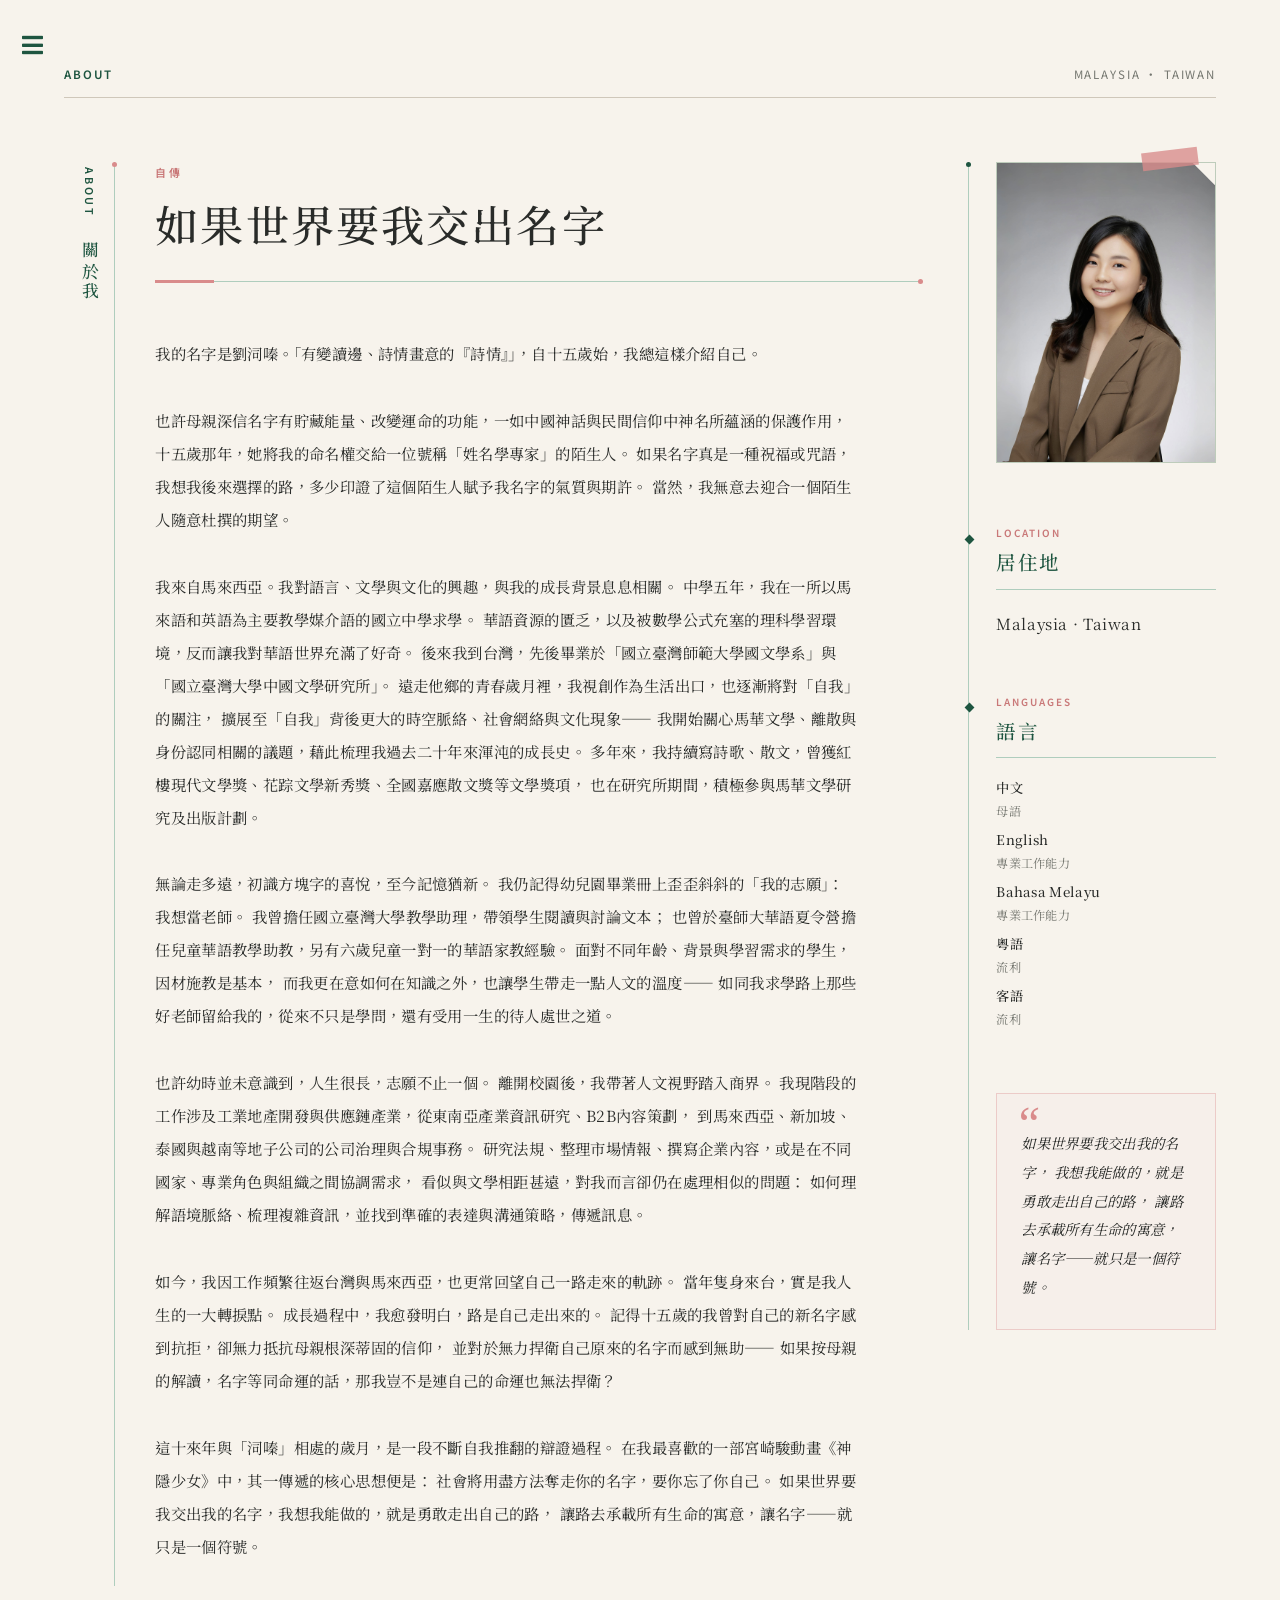
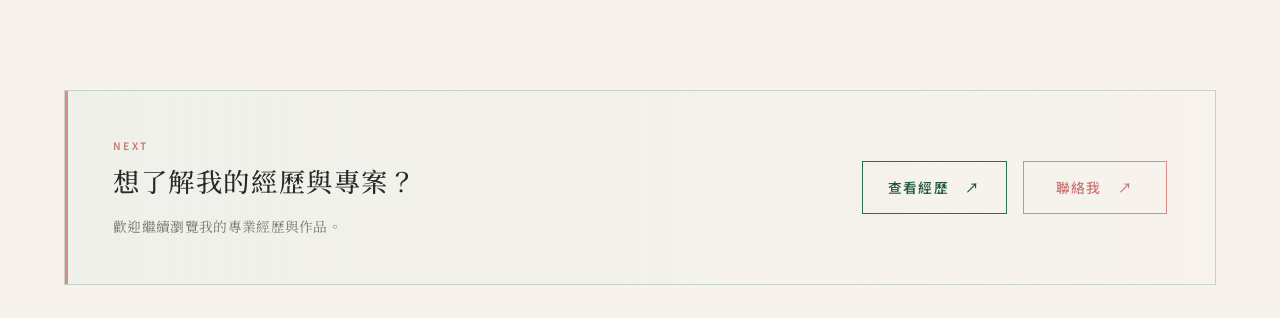
==== commit cdd9c809: "Fix phrasing in about.html biography section Corrected the phrasing in the biography section to impr" ====
--- a/about.html
+++ b/about.html
@@ -110,6 +110,9 @@
 
 									<p>
 										我的名字是劉泀嗪。「有變讀邊、詩情畫意的『詩情』」，自十五歲始，我總這樣介紹自己。
+									</p>
+
+									<p>
 										也許母親深信名字有貯藏能量、改變運命的功能，一如中國神話與民間信仰中神名所蘊涵的保護作用，
 										十五歲那年，她將我的命名權交給一位號稱「姓名學專家」的陌生人。
 										如果名字真是一種祝福或咒語，我想我後來選擇的路，多少印證了這個陌生人賦予我名字的氣質與期許。
@@ -121,7 +124,7 @@
 										我來自馬來西亞。我對語言、文學與文化的興趣，與我的成長背景息息相關。
 										中學五年，我在一所以馬來語和英語為主要教學媒介語的國立中學求學。
 										華語資源的匱乏，以及被數學公式充塞的理科學習環境，反而讓我對華語世界充滿了好奇。
-										後來我到台灣，先後就讀於「國立臺灣師範大學國文學系」與「國立臺灣大學中國文學研究所」。
+										後來我到台灣，先後畢業於「國立臺灣師範大學國文學系」與「國立臺灣大學中國文學研究所」。
 										遠走他鄉的青春歲月裡，我視創作為生活出口，也逐漸將對「自我」的關注，
 										擴展至「自我」背後更大的時空脈絡、社會網絡與文化現象——
 										我開始關心馬華文學、離散與身份認同相關的議題，藉此梳理我過去二十年來渾沌的成長史。
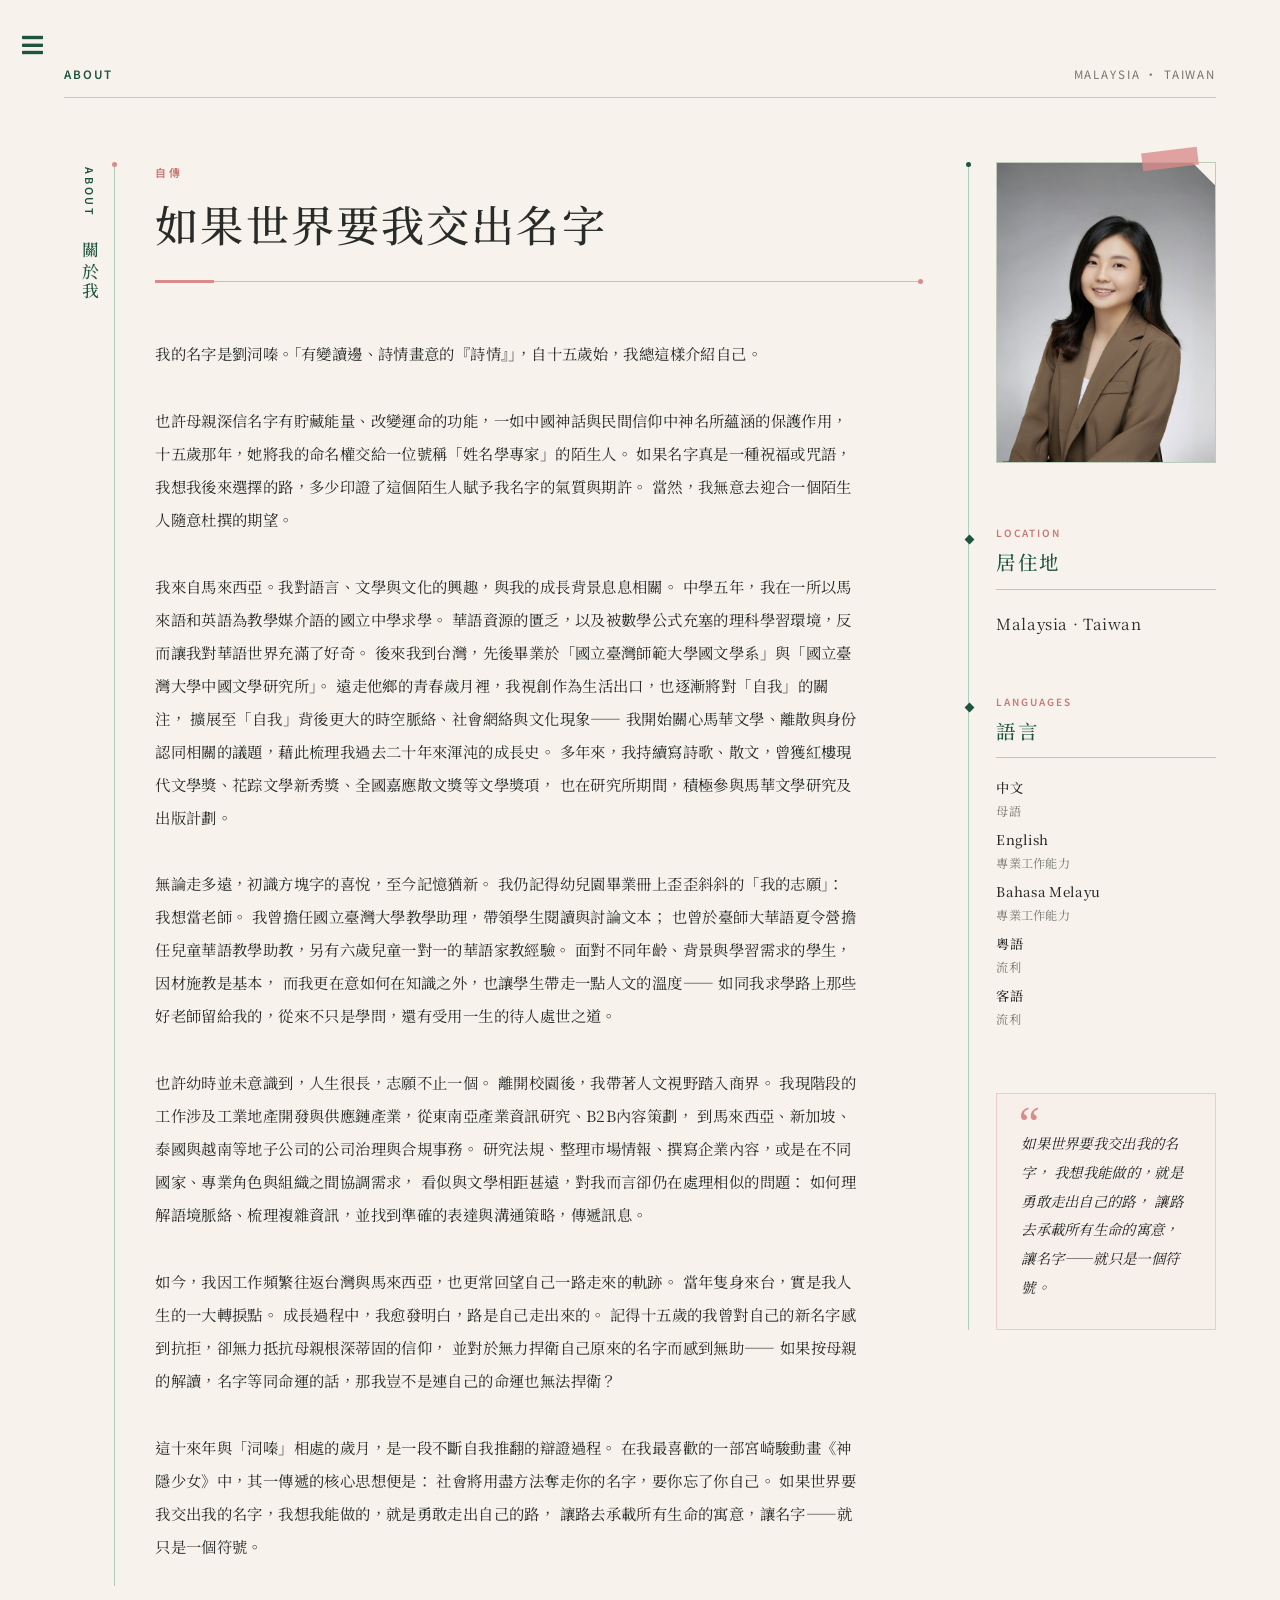
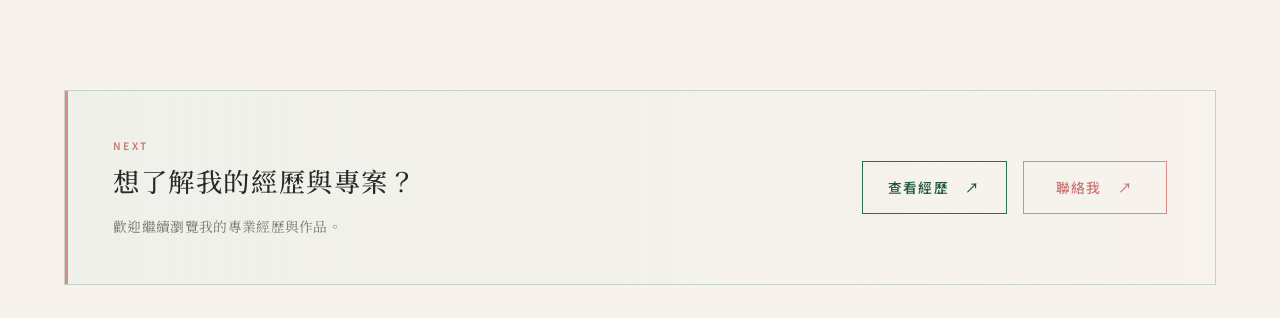
==== commit 360895c0: "Fix wording in about.html for clarity" ====
--- a/about.html
+++ b/about.html
@@ -122,7 +122,7 @@
 
 									<p>
 										我來自馬來西亞。我對語言、文學與文化的興趣，與我的成長背景息息相關。
-										中學五年，我在一所以馬來語和英語為主要教學媒介語的國立中學求學。
+										中學五年，我在一所以馬來語和英語為教學媒介語的國立中學求學。
 										華語資源的匱乏，以及被數學公式充塞的理科學習環境，反而讓我對華語世界充滿了好奇。
 										後來我到台灣，先後畢業於「國立臺灣師範大學國文學系」與「國立臺灣大學中國文學研究所」。
 										遠走他鄉的青春歲月裡，我視創作為生活出口，也逐漸將對「自我」的關注，
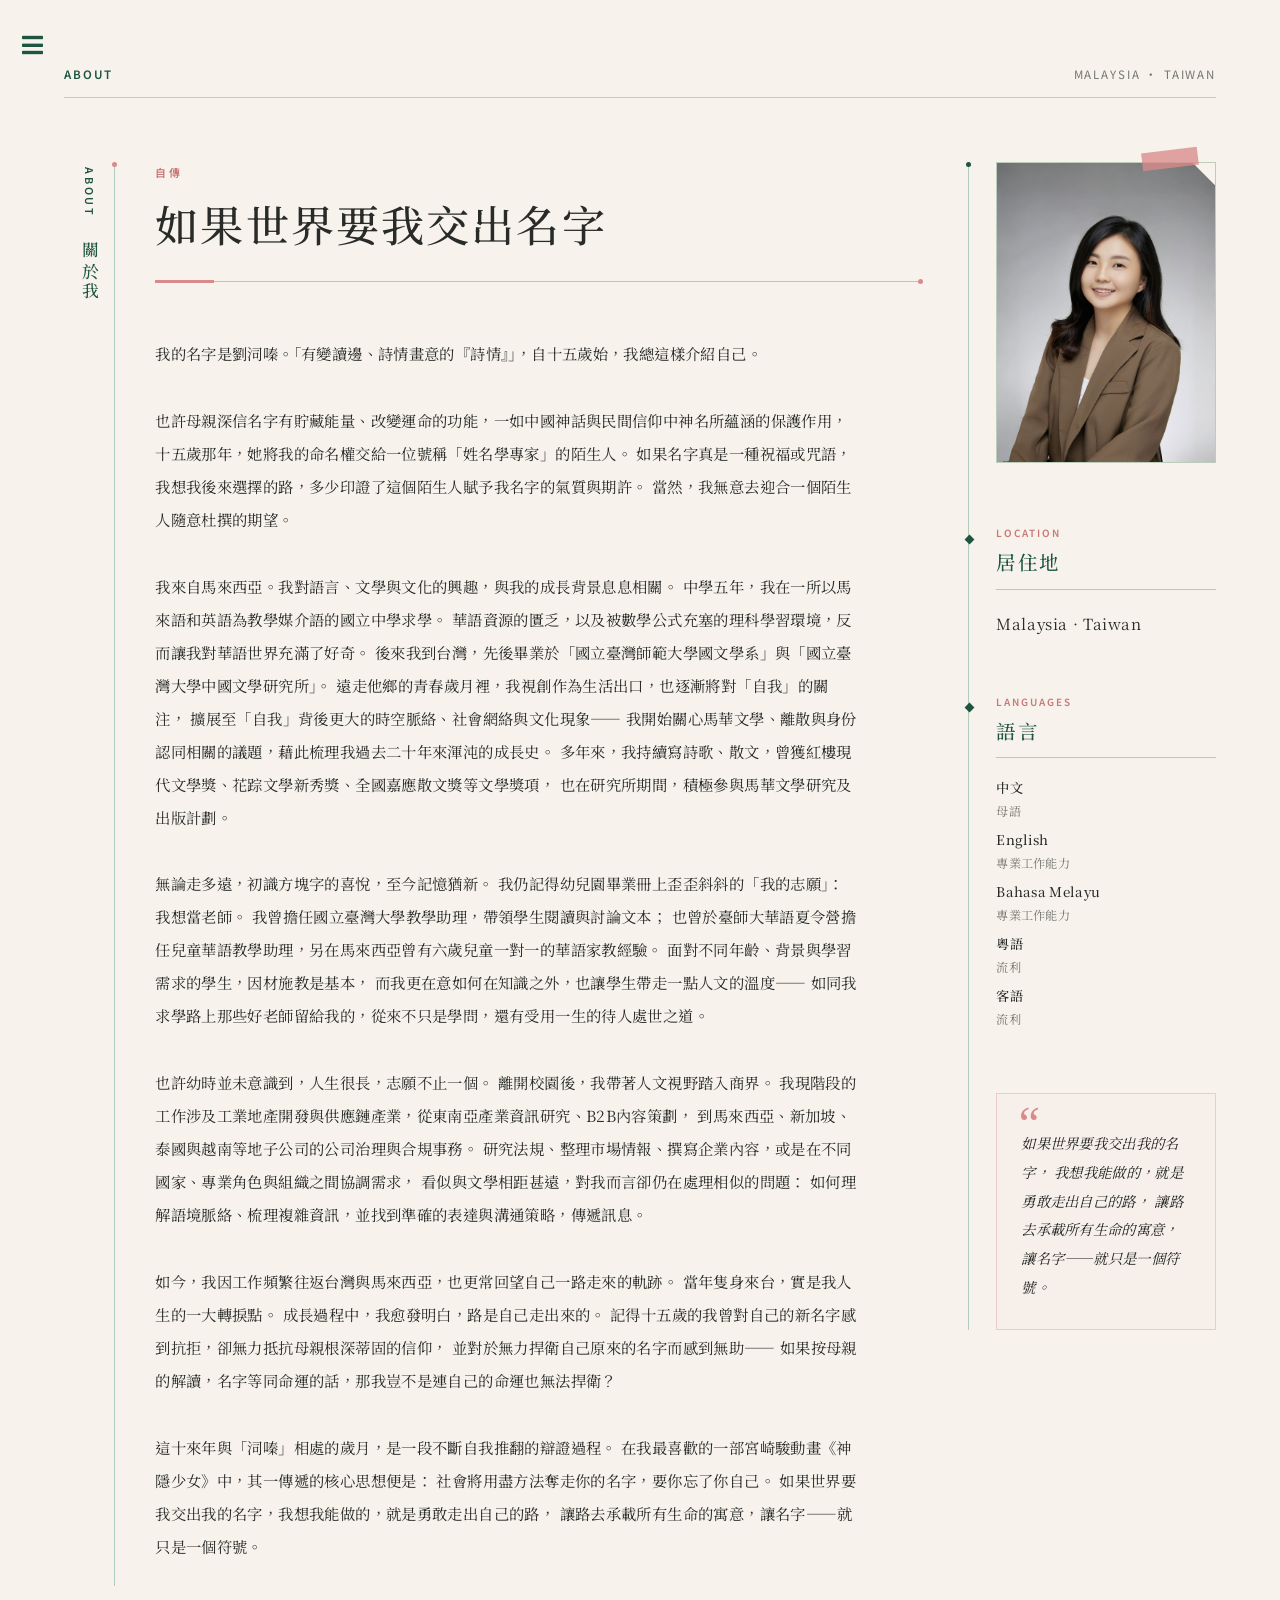
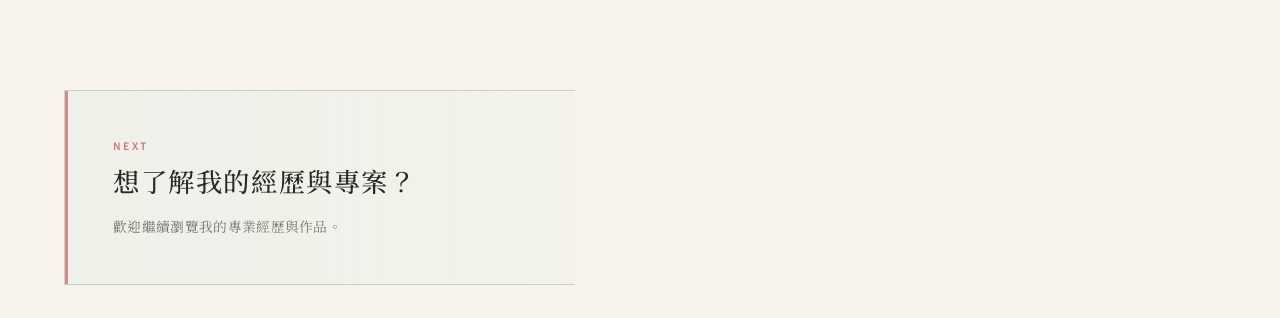
==== commit 14db8321: "Update teaching assistant experience description" ====
--- a/about.html
+++ b/about.html
@@ -137,7 +137,7 @@
 										無論走多遠，初識方塊字的喜悅，至今記憶猶新。
 										我仍記得幼兒園畢業冊上歪歪斜斜的「我的志願」：我想當老師。
 										我曾擔任國立臺灣大學教學助理，帶領學生閱讀與討論文本；
-										也曾於臺師大華語夏令營擔任兒童華語教學助教，另有六歲兒童一對一的華語家教經驗。
+										也曾於臺師大華語夏令營擔任兒童華語教學助理，另在馬來西亞曾有六歲兒童一對一的華語家教經驗。
 										面對不同年齡、背景與學習需求的學生，因材施教是基本，
 										而我更在意如何在知識之外，也讓學生帶走一點人文的溫度——
 										如同我求學路上那些好老師留給我的，從來不只是學問，還有受用一生的待人處世之道。
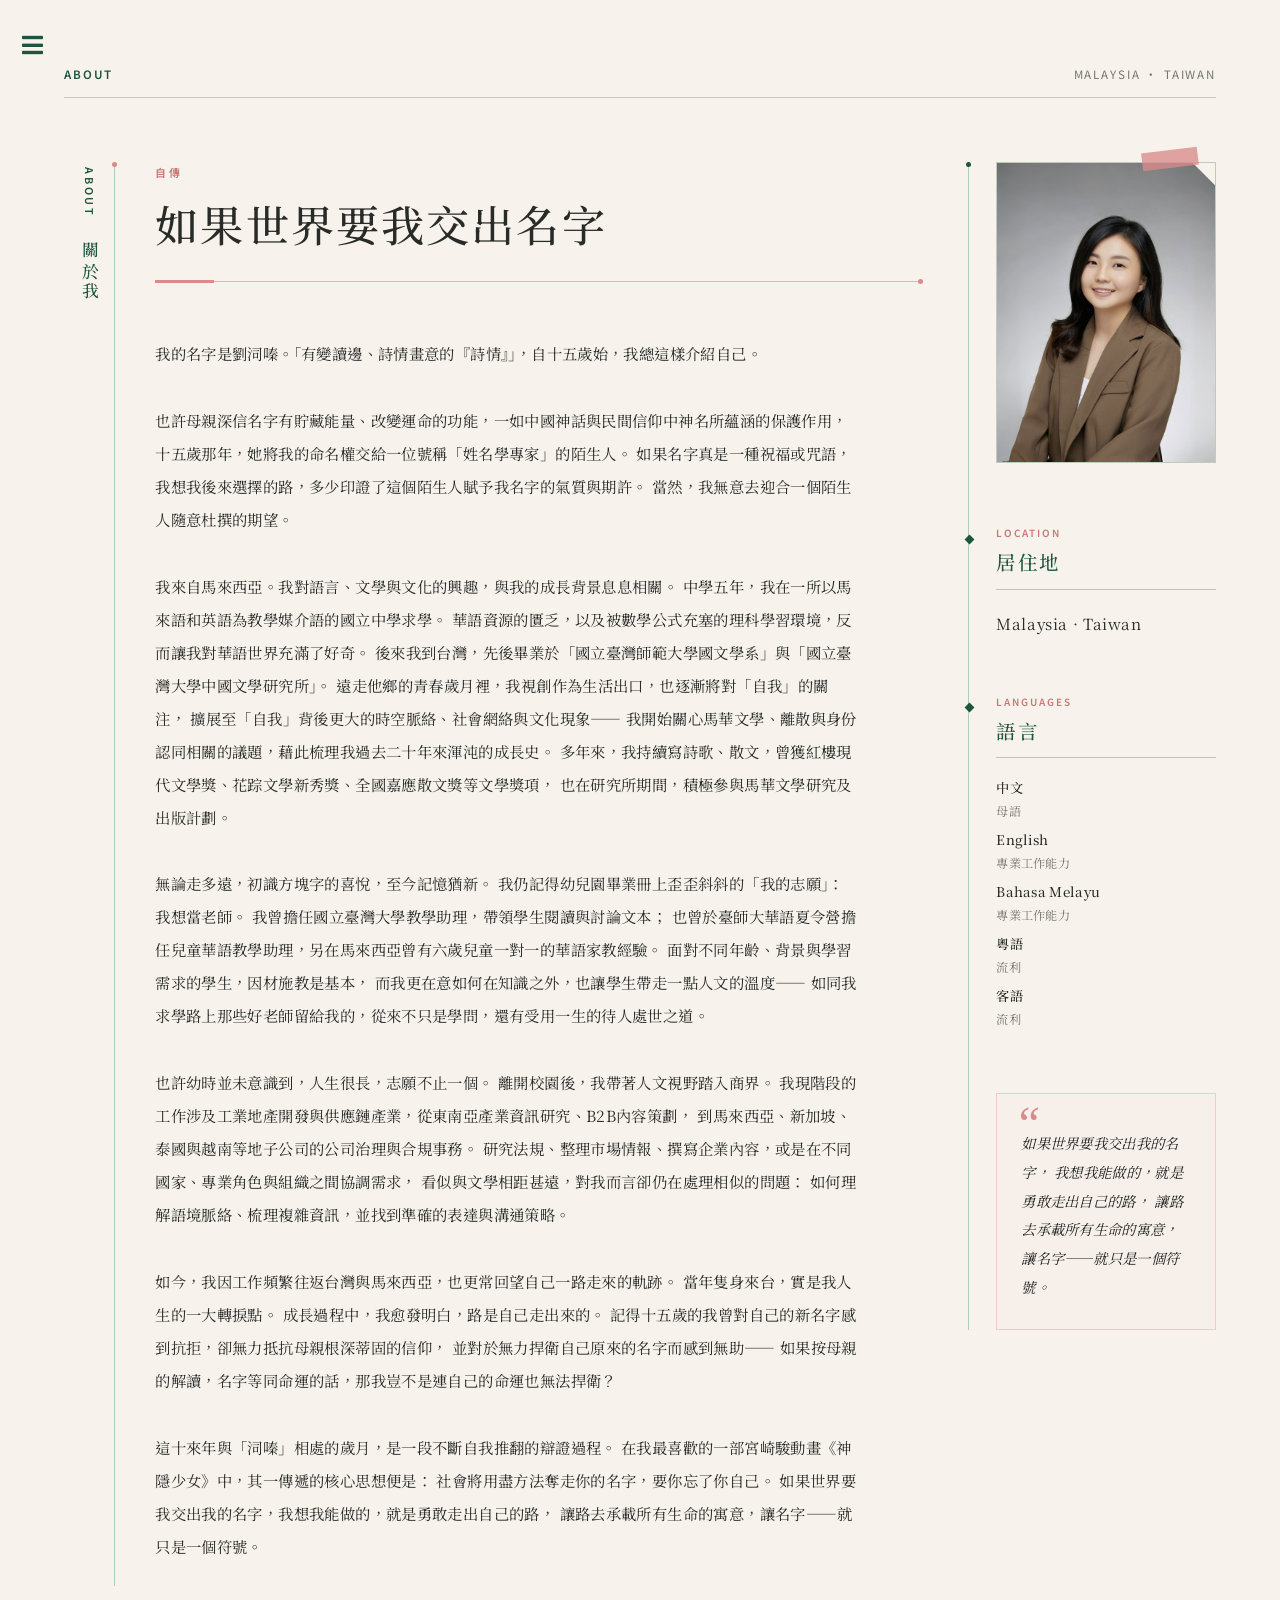
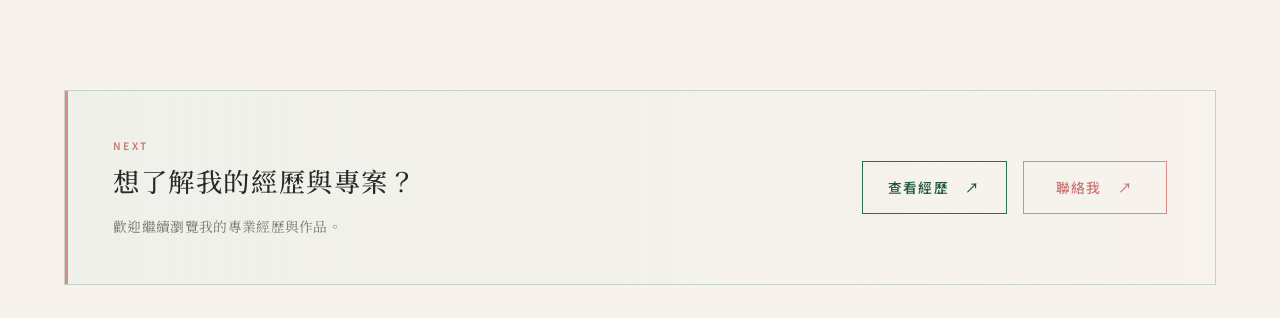
==== commit 56bc0fba: "Refine text in about.html for clarity Removed redundant phrase about message transmission." ====
--- a/about.html
+++ b/about.html
@@ -151,7 +151,7 @@
 										到馬來西亞、新加坡、泰國與越南等地子公司的公司治理與合規事務。
 										研究法規、整理市場情報、撰寫企業內容，或是在不同國家、專業角色與組織之間協調需求，
 										看似與文學相距甚遠，對我而言卻仍在處理相似的問題：
-										如何理解語境脈絡、梳理複雜資訊，並找到準確的表達與溝通策略，傳遞訊息。
+										如何理解語境脈絡、梳理複雜資訊，並找到準確的表達與溝通策略。
 									</p>
 
 
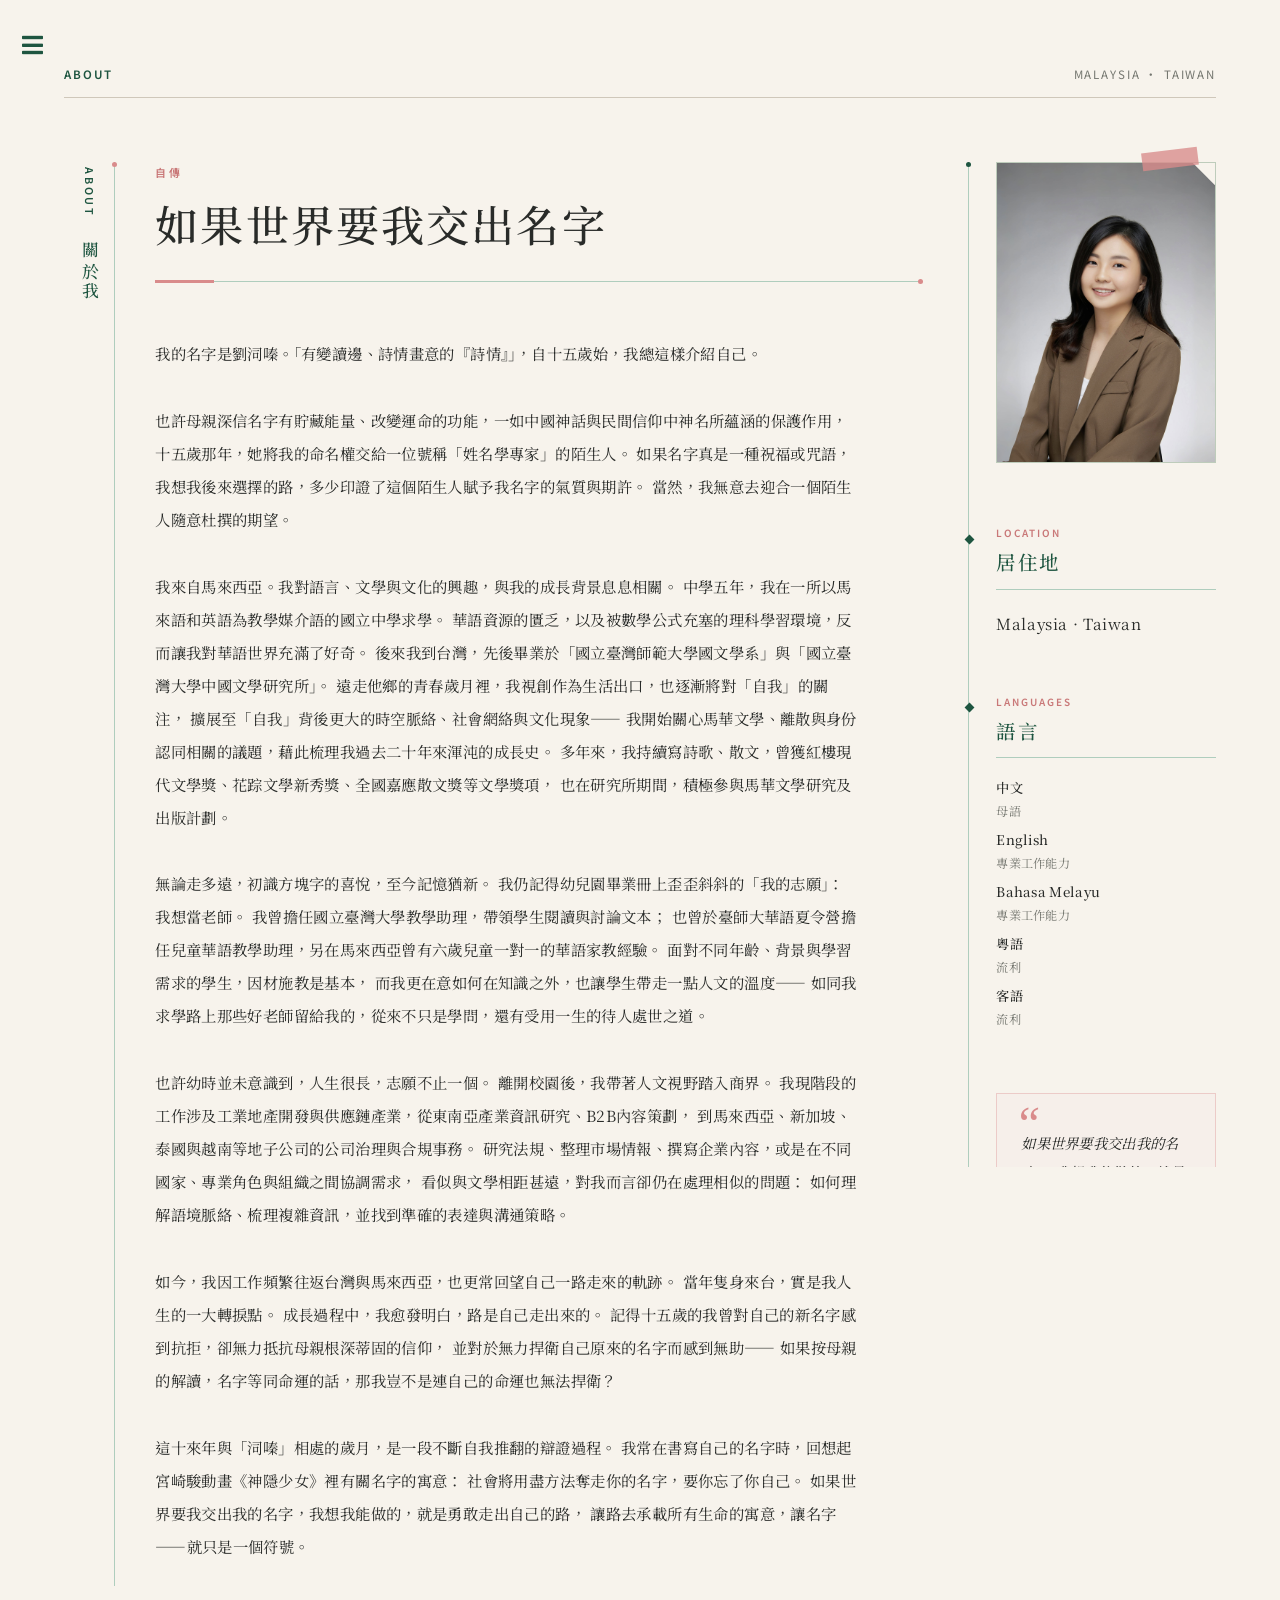
==== commit 08ce161b: "Update reference to Miyazaki's film in about.html" ====
--- a/about.html
+++ b/about.html
@@ -167,7 +167,7 @@
 
 									<p>
 										這十來年與「泀嗪」相處的歲月，是一段不斷自我推翻的辯證過程。
-										在我最喜歡的一部宮崎駿動畫《神隱少女》中，其一傳遞的核心思想便是：
+										我常在書寫自己的名字時，回想起宮崎駿動畫《神隱少女》裡有關名字的寓意：
 										社會將用盡方法奪走你的名字，要你忘了你自己。
 										如果世界要我交出我的名字，我想我能做的，就是勇敢走出自己的路，
 										讓路去承載所有生命的寓意，讓名字——就只是一個符號。
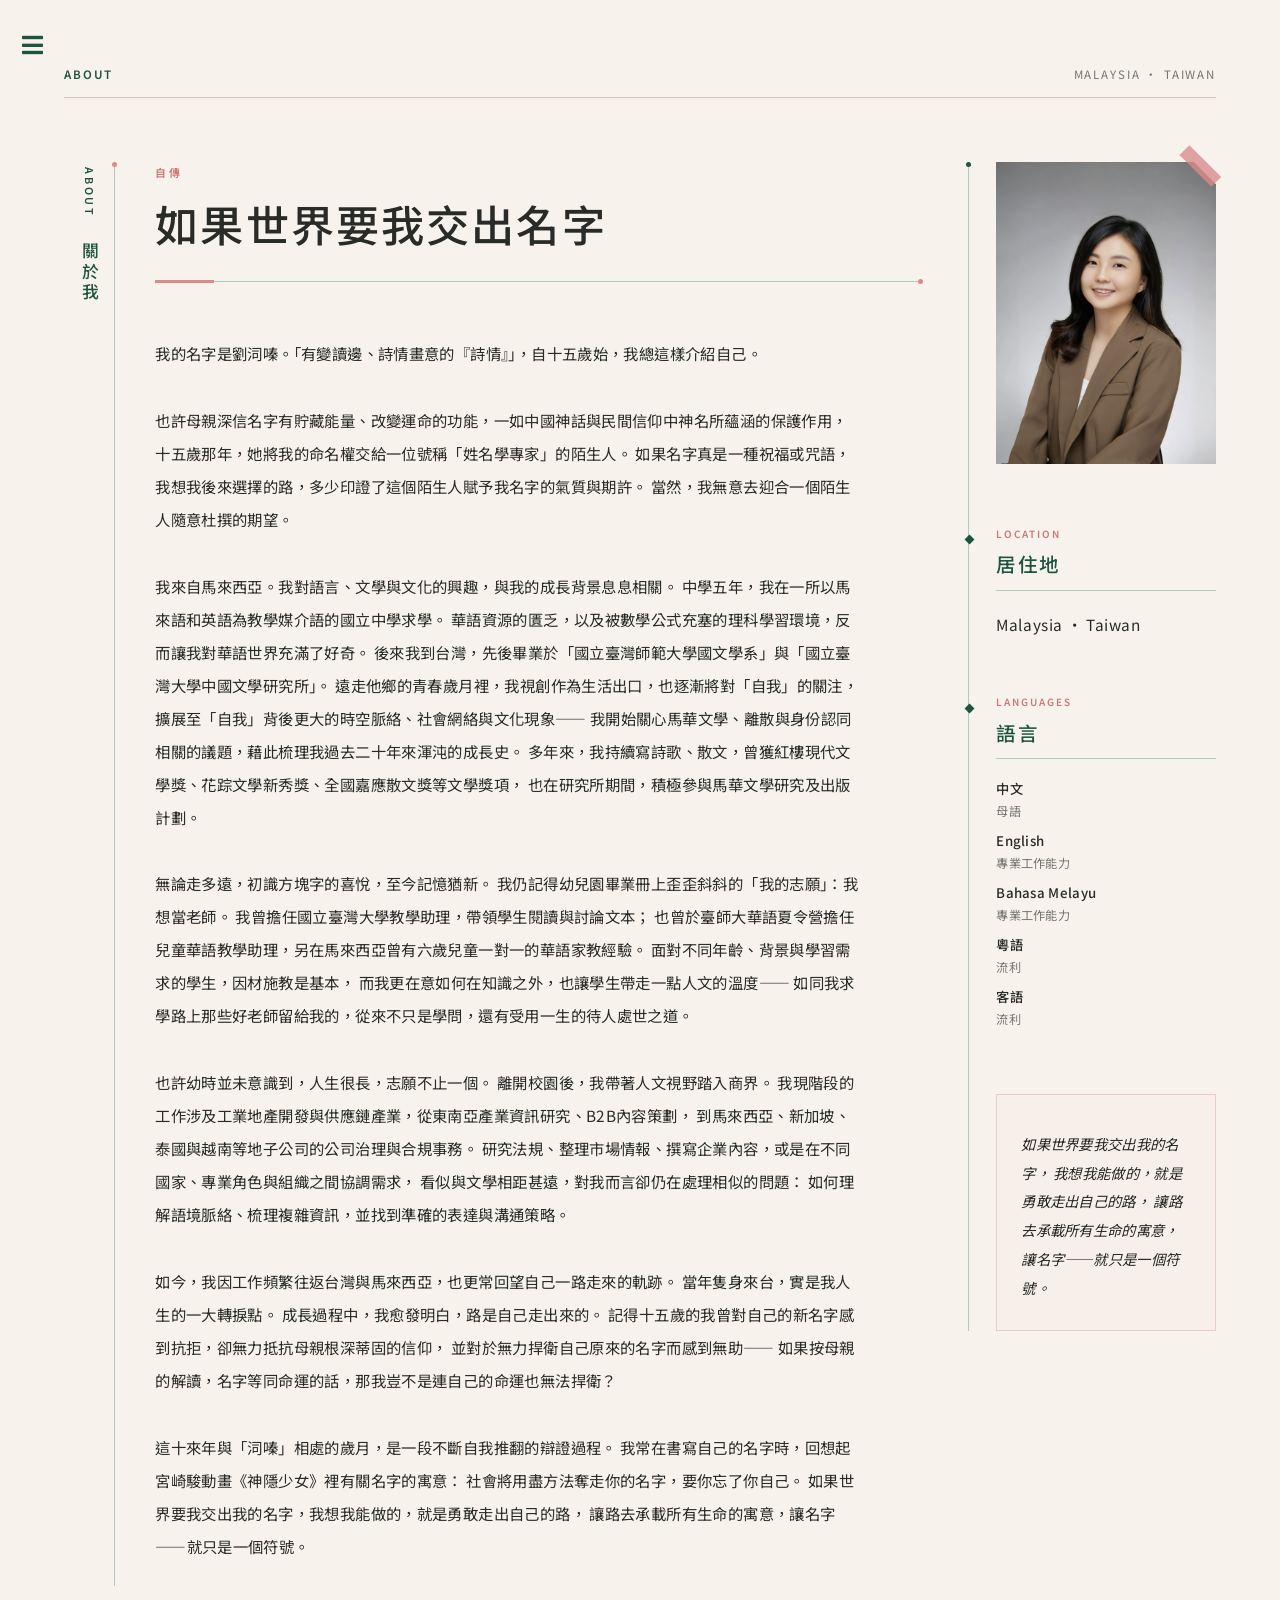
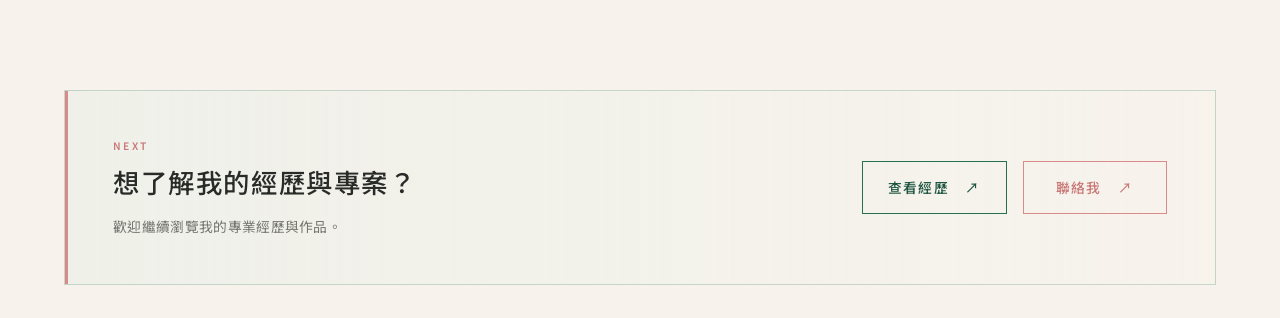
==== commit d46caf58: "Remove quote marks from pull quote in about.html Removed quote marks from the pull quote section." ====
--- a/about.html
+++ b/about.html
@@ -313,10 +313,7 @@
 								<!-- Pull Quote -->
 								<blockquote class="about-margin-quote">
 
-									<span class="about-quote-mark">
-										“
-									</span>
-
+									
 									<p>
 										如果世界要我交出我的名字，
 										我想我能做的，就是勇敢走出自己的路，
--- a/assets/css/visual.css
+++ b/assets/css/visual.css
@@ -1,2131 +1,1919 @@
 /* ==========================================================
    Angie 劉泀嗪
-   Visual Identity V4.4
+   Visual Identity V4.8
 
    Forest Green × Dusty Pink
    Editorial / Literary / Contemporary
    ========================================================== */
 
-
 /* Fonts */
 @import url('https://fonts.googleapis.com/css2?family=Allura&family=Noto+Sans+TC:wght@400;500;600&family=Noto+Serif+TC:wght@400;500;600&display=swap');
 
-
 /* ==========================================================
    01. Color System
    ========================================================== */
-
 :root {
-
-	/* Paper */
-	--angie-paper: #f7f3ec;
-	--angie-paper-deep: #eee8dd;
-	--angie-card: #fbf7ef;
-
-
-	/* Text */
-	--angie-charcoal: #292b29;
-	--angie-grey: #74766f;
-	--angie-line: #cfc7ba;
-
-
-	/* Forest green */
-	--angie-green: #287052;
-	--angie-green-dark: #1e5540;
-	--angie-green-soft: #afcdbd;
-	--angie-green-pale: #e2ece5;
-
-
-	/* Dusty pink accent */
-	--angie-accent: #d98b8b;
-	--angie-accent-dark: #c97878;
-	--angie-accent-pale: #f3e2e2;
-
-}
-
+  --angie-paper: #f7f3ec;
+  --angie-paper-deep: #eee8dd;
+  --angie-card: #fbf7ef;
+  --angie-charcoal: #292b29;
+  --angie-grey: #74766f;
+  --angie-line: #cfc7ba;
+  --angie-green: #287052;
+  --angie-green-dark: #1e5540;
+  --angie-green-soft: #afcdbd;
+  --angie-green-pale: #e2ece5;
+  --angie-accent: #d98b8b;
+  --angie-accent-dark: #c97878;
+  --angie-accent-pale: #f3e2e2;
+
+  /* Global Chinese typeface */
+  --angie-font-zh:
+    "Microsoft JhengHei",
+    "Microsoft JhengHei UI",
+    "PingFang TC",
+    "Heiti TC",
+    "Noto Sans TC",
+    sans-serif;
+}
 
 /* ==========================================================
    02. Base
    ========================================================== */
-
-html {
-
-	background: var(--angie-paper);
-
-}
-
+html,
+body,
+#main {
+  background: var(--angie-paper);
+}
 
 body {
-
-	background: var(--angie-paper);
-
-	color: var(--angie-charcoal);
-
-	font-family:
-		"Noto Serif TC",
-		serif;
-
-	font-size: 16px;
-
-	line-height: 1.9;
-
-	letter-spacing: 0.02em;
-
-}
-
-
-#main {
-
-	background: var(--angie-paper);
-
-}
-
+  color: var(--angie-charcoal);
+  font-family: var(--angie-font-zh);
+  font-size: 16px;
+  line-height: 1.9;
+  letter-spacing: 0.02em;
+}
 
 #main > .inner {
-
-	max-width: 82em;
-
-	padding-top: 0;
-
-}
-
+  max-width: 82em;
+  padding-top: 0;
+}
 
 p {
-
-	color: var(--angie-charcoal);
-
-}
-
+  color: var(--angie-charcoal);
+}
 
 /* ==========================================================
    03. Text Selection
    ========================================================== */
-
 ::selection {
-
-	background: var(--angie-accent);
-
-	color: var(--angie-charcoal);
-
-}
-
+  background: var(--angie-accent);
+  color: var(--angie-charcoal);
+}
 
 ::-moz-selection {
-
-	background: var(--angie-accent);
-
-	color: var(--angie-charcoal);
-
-}
-
+  background: var(--angie-accent);
+  color: var(--angie-charcoal);
+}
 
 /* ==========================================================
    04. Typography
-   ========================================================== */
-
+   Chinese: Microsoft JhengHei / PingFang TC / Noto Sans TC
+   English editorial labels retain their dedicated styles.
+   ========================================================== */
 h1,
 h2 {
-
-	font-family:
-		"Noto Serif TC",
-		serif;
-
-	color: var(--angie-charcoal);
-
-	font-weight: 500;
-
-	letter-spacing: 0.03em;
-
-}
-
+  font-family: var(--angie-font-zh);
+  color: var(--angie-charcoal);
+  font-weight: 500;
+  letter-spacing: 0.03em;
+}
 
 h3,
 h4,
 h5,
 h6 {
-
-	font-family:
-		"Noto Serif TC",
-		serif;
-
-	color: var(--angie-charcoal);
-
-}
-
-
-/* Chinese name */
+  font-family: var(--angie-font-zh);
+  color: var(--angie-charcoal);
+}
 
 .name-zh,
 .sidebar-name-zh {
-
-	font-family:
-		"Microsoft JhengHei",
-		"Microsoft JhengHei UI",
-		"PingFang TC",
-		"Heiti TC",
-		"Noto Sans TC",
-		sans-serif !important;
-
-	font-weight: 500;
-
-}
-
-
-/* English signature */
+  font-family: var(--angie-font-zh) !important;
+  font-weight: 500;
+}
 
 .name-en,
 .sidebar-name-en {
-
-	font-family:
-		"Allura",
-		cursive;
-
-	font-weight: 400;
-
-}
-
+  font-family: "Allura", cursive;
+  font-weight: 400;
+}
 
 /* ==========================================================
    05. Links
    ========================================================== */
-
 a {
-
-	color: var(--angie-green-dark);
-
-	border-bottom-color: rgba(40, 112, 82, 0.35);
-
-}
-
+  color: var(--angie-green-dark);
+  border-bottom-color: rgba(40, 112, 82, 0.35);
+}
 
 a:hover {
-
-	color: var(--angie-accent-dark) !important;
-
-	border-bottom-color: var(--angie-accent);
-
-}
-
+  color: var(--angie-accent-dark) !important;
+  border-bottom-color: var(--angie-accent);
+}
 
 a:focus-visible,
 button:focus-visible,
 input:focus-visible,
 textarea:focus-visible,
 select:focus-visible {
-
-	outline: solid 2px var(--angie-accent);
-
-	outline-offset: 3px;
-
-}
-
+  outline: solid 2px var(--angie-accent);
+  outline-offset: 3px;
+}
 
 /* ==========================================================
    06. Sidebar
    ========================================================== */
-
 #sidebar {
-
-	background: var(--angie-paper-deep);
-
-}
-
+  background: var(--angie-paper-deep);
+}
 
 #sidebar > .inner {
-
-	background: transparent;
-
-}
-
-
-/* Sidebar brand */
+  background: transparent;
+}
 
 .sidebar-brand {
-
-	padding: 3.4em 0 2.8em 0;
-
-	border-bottom: solid 1px var(--angie-line);
-
-}
-
+  padding: 3.4em 0 2.8em;
+  border-bottom: solid 1px var(--angie-line);
+}
 
 .sidebar-brand a {
-
-	display: flex;
-
-	align-items: baseline;
-
-	gap: 0.45em;
-
-	border: 0;
-
-	color: var(--angie-charcoal);
-
-}
-
+  display: flex;
+  align-items: baseline;
+  gap: 0.45em;
+  border: 0;
+  color: var(--angie-charcoal);
+}
 
 .sidebar-name-en {
-
-	font-size: 2em;
-
-	font-weight: 400;
-
-	line-height: 1;
-
-	color: var(--angie-green-dark);
-
-}
-
+  font-size: 2em;
+  line-height: 1;
+  color: var(--angie-green-dark);
+}
 
 .sidebar-name-zh {
-
-	font-size: 1.05em;
-
-	font-weight: 500;
-
-	letter-spacing: 0.08em;
-
-}
-
-
-/* Sidebar menu */
+  font-size: 1.05em;
+  letter-spacing: 0.08em;
+}
 
 #menu {
-
-	border: 0;
-
-	margin: 0;
-
-	padding: 2.4em 0;
-
-}
-
+  border: 0;
+  margin: 0;
+  padding: 2.4em 0;
+}
 
 #menu > ul {
-
-	margin: 0;
-
-}
-
+  margin: 0;
+}
 
 #menu ul a {
-
-	border: 0;
-
-	color: var(--angie-charcoal);
-
-	font-family:
-		"Noto Sans TC",
-		sans-serif;
-
-	font-size: 0.92em;
-
-	font-weight: 400;
-
-	letter-spacing: 0.09em;
-
-	padding: 0.72em 0;
-
-	text-transform: none;
-
-}
-
+  border: 0;
+  color: var(--angie-charcoal);
+  font-family: var(--angie-font-zh);
+  font-size: 0.92em;
+  font-weight: 400;
+  letter-spacing: 0.09em;
+  padding: 0.72em 0;
+  text-transform: none;
+}
 
 #menu ul a:hover {
-
-	color: var(--angie-accent-dark) !important;
-
-	padding-left: 0.35em;
-
-}
-
+  color: var(--angie-accent-dark) !important;
+  padding-left: 0.35em;
+}
 
 #menu ul > li {
-
-	border: 0;
-
-}
-
+  border: 0;
+}
 
 #menu .sidebar-menu-space {
-
-	margin-top: 1.8em;
-
-	padding-top: 1.8em;
-
-	border-top: solid 1px var(--angie-line);
-
-}
-
-
-/* Sidebar note
-   Kept here in case other pages still use it */
+  margin-top: 1.8em;
+  padding-top: 1.8em;
+  border-top: solid 1px var(--angie-line);
+}
 
 .sidebar-note {
-
-	border-top: solid 1px var(--angie-line);
-
-	padding-top: 2em;
-
-	margin-top: 0;
-
-}
-
+  border-top: solid 1px var(--angie-line);
+  padding-top: 2em;
+  margin-top: 0;
+}
 
 .sidebar-note p {
-
-	font-size: 0.82em;
-
-	line-height: 1.8;
-
-}
-
+  font-size: 0.82em;
+  line-height: 1.8;
+}
 
 .sidebar-location {
-
-	font-family:
-		"Noto Sans TC",
-		sans-serif;
-
-	color: var(--angie-green-dark);
-
-	letter-spacing: 0.06em;
-
-}
-
+  font-family: var(--angie-font-zh);
+  color: var(--angie-green-dark);
+  letter-spacing: 0.06em;
+}
 
 .sidebar-contact-link {
-
-	font-family:
-		"Noto Sans TC",
-		sans-serif;
-
-	font-size: 0.92em;
-
-	border: 0;
-
-}
-
-
-/* Footer */
+  font-family: var(--angie-font-zh);
+  font-size: 0.92em;
+  border: 0;
+}
 
 #footer {
-
-	border-top: solid 1px var(--angie-line);
-
-	margin-top: 2.5em;
-
-	padding-top: 2em;
-
-}
-
+  border-top: solid 1px var(--angie-line);
+  margin-top: 2.5em;
+  padding-top: 2em;
+}
 
 #footer .copyright {
-
-	color: var(--angie-grey);
-
-	font-size: 0.68em;
-
-	line-height: 1.8;
-
-}
-
+  color: var(--angie-grey);
+  font-size: 0.68em;
+  line-height: 1.8;
+}
 
 /* ==========================================================
    07. Homepage Hero
    ========================================================== */
-
 .home-hero {
-
-	border-bottom: solid 1px var(--angie-line);
-
-	padding: 4em 0 5.5em 0;
-
-}
-
-
-/* Top line */
+  border-bottom: solid 1px var(--angie-line);
+  padding: 4em 0 5.5em;
+}
 
 .home-topline {
-
-	display: flex;
-
-	justify-content: space-between;
-
-	align-items: center;
-
-	margin-bottom: 6em;
-
-	padding-bottom: 1em;
-
-	border-bottom: solid 1px var(--angie-line);
-
-	font-family:
-		"Noto Sans TC",
-		sans-serif;
-
-	font-size: 0.72em;
-
-	letter-spacing: 0.16em;
-
-	color: var(--angie-grey);
-
-	text-transform: uppercase;
-
-}
-
-
-/* Hero grid */
+  display: flex;
+  justify-content: space-between;
+  align-items: center;
+  margin-bottom: 6em;
+  padding-bottom: 1em;
+  border-bottom: solid 1px var(--angie-line);
+  font-family: "Noto Sans TC", sans-serif;
+  font-size: 0.72em;
+  letter-spacing: 0.16em;
+  color: var(--angie-grey);
+  text-transform: uppercase;
+}
 
 .home-hero-grid {
-
-	display: grid;
-
-	grid-template-columns:
-		minmax(19em, 0.88fr)
-		minmax(27em, 1.12fr);
-
-	gap: 7.5em;
-
-	align-items: start;
-
-}
-
-
-/* Eyebrow */
+  display: grid;
+  grid-template-columns: minmax(19em, 0.88fr) minmax(27em, 1.12fr);
+  gap: 7.5em;
+  align-items: start;
+}
 
 .home-eyebrow {
-
-	margin: 0 0 1.2em 0;
-
-	color: var(--angie-green);
-
-	font-family:
-		"Noto Serif TC",
-		serif;
-
-	font-size: 1.02em;
-
-	letter-spacing: 0.12em;
-
-}
-
-
-/* Name */
+  margin: 0 0 1.2em;
+  color: var(--angie-green);
+  font-family: var(--angie-font-zh);
+  font-size: 1.02em;
+  letter-spacing: 0.12em;
+}
 
 .home-name {
-
-	margin: 0;
-
-	font-weight: 400;
-
-	line-height: 1;
-
-	letter-spacing: 0;
-
-}
-
-
-/* Angie */
+  margin: 0;
+  font-weight: 400;
+  line-height: 1;
+  letter-spacing: 0;
+}
 
 .home-name .name-en {
-
-	display: block;
-
-	font-family:
-		"Allura",
-		cursive;
-
-	font-size: 6.2rem;
-
-	font-style: normal;
-
-	font-weight: 400;
-
-	color: var(--angie-green-dark);
-
-	line-height: 0.9;
-
-	letter-spacing: 0;
-
-}
-
-
-/* 劉泀嗪 */
+  display: block;
+  font-family: "Allura", cursive;
+  font-size: 6.2rem;
+  font-style: normal;
+  font-weight: 400;
+  color: var(--angie-green-dark);
+  line-height: 0.9;
+  letter-spacing: 0;
+}
 
 .home-name .name-zh {
-
-	display: block;
-
-	margin-top: 0.4em;
-
-	font-family:
-		"Microsoft JhengHei",
-		"Microsoft JhengHei UI",
-		"PingFang TC",
-		"Heiti TC",
-		"Noto Sans TC",
-		sans-serif !important;
-
-	font-size: 2.3rem;
-
-	font-weight: 500;
-
-	color: var(--angie-charcoal);
-
-	letter-spacing: 0.12em;
-
-}
-
-
-/* Disciplines */
+  display: block;
+  margin-top: 0.4em;
+  font-family: var(--angie-font-zh) !important;
+  font-size: 2.3rem;
+  font-weight: 500;
+  color: var(--angie-charcoal);
+  letter-spacing: 0.12em;
+}
 
 .home-disciplines {
-
-	display: flex;
-
-	flex-wrap: wrap;
-
-	gap: 0.55em;
-
-	margin: 2.4em 0 0 0;
-
-	font-family:
-		"Noto Sans TC",
-		sans-serif;
-
-	font-size: 0.9em;
-
-	letter-spacing: 0.08em;
-
-}
-
+  display: flex;
+  flex-wrap: wrap;
+  gap: 0.55em;
+  margin: 2.4em 0 0;
+  font-family: var(--angie-font-zh);
+  font-size: 0.9em;
+  letter-spacing: 0.08em;
+}
 
 .home-disciplines a {
-
-	border: 0;
-
-	color: var(--angie-charcoal);
-
-}
-
+  border: 0;
+  color: var(--angie-charcoal);
+}
 
 .home-disciplines a:hover {
-
-	color: var(--angie-accent-dark) !important;
-
-}
-
+  color: var(--angie-accent-dark) !important;
+}
 
 .home-disciplines span {
-
-	color: var(--angie-green-soft);
-
-}
-
-
-/* Intro */
+  color: var(--angie-green-soft);
+}
 
 .home-intro {
-
-	padding-top: 1.4em;
-
-	max-width: 35.5em;
-
-	justify-self: end;
-
-}
-
+  padding-top: 1.4em;
+  max-width: 35.5em;
+  justify-self: end;
+}
 
 .home-intro p {
-
-	font-size: 1.04em;
-
-	line-height: 2.05;
-
-	margin-bottom: 1.7em;
-
-}
-
+  font-size: 1.04em;
+  line-height: 2.05;
+  margin-bottom: 1.7em;
+}
 
 .home-intro-link {
-
-	margin-top: 2.5em;
-
-}
-
-
-/* Editorial text link */
+  margin-top: 2.5em;
+}
 
 .editorial-link {
-
-	display: inline-flex;
-
-	align-items: center;
-
-	gap: 1.1em;
-
-	border: 0;
-
-	font-family:
-		"Noto Sans TC",
-		sans-serif;
-
-	font-size: 0.9em;
-
-	font-weight: 500;
-
-	letter-spacing: 0.08em;
-
-	color: var(--angie-green-dark);
-
-}
-
+  display: inline-flex;
+  align-items: center;
+  gap: 1.1em;
+  border: 0;
+  font-family: var(--angie-font-zh);
+  font-size: 0.9em;
+  font-weight: 500;
+  letter-spacing: 0.08em;
+  color: var(--angie-green-dark);
+}
 
 .editorial-link span {
-
-	transition:
-		transform 0.2s ease,
-		color 0.2s ease;
-
-}
-
+  transition: transform 0.2s ease, color 0.2s ease;
+}
 
 .editorial-link:hover {
-
-	color: var(--angie-accent-dark) !important;
-
-}
-
+  color: var(--angie-accent-dark) !important;
+}
 
 .editorial-link:hover span {
-
-	transform: translate(0.3em, -0.15em);
-
-	color: var(--angie-accent);
-
-}
-
+  transform: translate(0.3em, -0.15em);
+  color: var(--angie-accent);
+}
 
 /* ==========================================================
    08. Homepage Sections
    ========================================================== */
-
 .home-fields,
 .home-explore {
-
-	padding: 6.5em 0;
-
-	border-bottom: solid 1px var(--angie-line);
-
-}
-
+  padding: 6.5em 0;
+  border-bottom: solid 1px var(--angie-line);
+}
 
 /* ==========================================================
    09. Editorial Chapter Heading
    ========================================================== */
-
 .home-section-heading {
-
-	--chapter-width: 24em;
-
-	position: relative;
-
-	display: grid;
-
-	grid-template-columns:
-		6.7em
-		1fr;
-
-	align-items: center;
-
-	gap: 1.25em;
-
-	width: 100%;
-
-	min-height: 8.8em;
-
-	box-sizing: border-box;
-
-	margin-bottom: 4.5em;
-
-	padding: 1.35em 1.7em;
-
-	background: transparent;
-
-	overflow: visible;
-
-}
-
-
-/* Green chapter plate */
+  --chapter-width: 24em;
+  position: relative;
+  display: grid;
+  grid-template-columns: 6.7em 1fr;
+  align-items: center;
+  gap: 1.25em;
+  width: 100%;
+  min-height: 8.8em;
+  box-sizing: border-box;
+  margin-bottom: 4.5em;
+  padding: 1.35em 1.7em;
+  background: transparent;
+  overflow: visible;
+}
 
 .home-section-heading::before {
-
-	content: "";
-
-	position: absolute;
-
-	z-index: 0;
-
-	top: 0;
-
-	left: 0;
-
-	width: var(--chapter-width);
-
-	height: 100%;
-
-	background: var(--angie-green);
-
-	clip-path: polygon(
-		0 0,
-		calc(100% - 0.8em) 0,
-		100% 0.8em,
-		100% 100%,
-		0 100%
-	);
-
-}
-
-
-/* Fine green line with dusty-pink endpoint */
+  content: "";
+  position: absolute;
+  z-index: 0;
+  top: 0;
+  left: 0;
+  width: var(--chapter-width);
+  height: 100%;
+  background: var(--angie-green);
+  clip-path: polygon(0 0, calc(100% - 0.8em) 0, 100% 0.8em, 100% 100%, 0 100%);
+}
 
 .home-section-heading::after {
-
-	content: "";
-
-	position: absolute;
-
-	z-index: 0;
-
-	left: var(--chapter-width);
-
-	right: 0;
-
-	top: 50%;
-
-	height: 6px;
-
-	transform: translateY(-50%);
-
-	background:
-		radial-gradient(
-			circle at right center,
-			var(--angie-accent) 0,
-			var(--angie-accent) 2px,
-			transparent 2.5px
-		),
-		linear-gradient(
-			var(--angie-green),
-			var(--angie-green)
-		);
-
-	background-repeat:
-		no-repeat,
-		no-repeat;
-
-	background-position:
-		right center,
-		left center;
-
-	background-size:
-		6px 6px,
-		100% 1px;
-
-	pointer-events: none;
-
-}
-
+  content: "";
+  position: absolute;
+  z-index: 0;
+  left: var(--chapter-width);
+  right: 0;
+  top: 50%;
+  height: 6px;
+  transform: translateY(-50%);
+  background:
+    radial-gradient(circle at right center, var(--angie-accent) 0, var(--angie-accent) 2px, transparent 2.5px),
+    linear-gradient(var(--angie-green), var(--angie-green));
+  background-repeat: no-repeat, no-repeat;
+  background-position: right center, left center;
+  background-size: 6px 6px, 100% 1px;
+  pointer-events: none;
+}
 
 .home-section-heading > * {
-
-	position: relative;
-
-	z-index: 1;
-
-}
-
-
-/* Large translucent number */
+  position: relative;
+  z-index: 1;
+}
 
 .section-number {
-
-	align-self: center;
-
-	padding: 0;
-
-	margin: 0;
-
-	font-family:
-		"Noto Serif TC",
-		Georgia,
-		serif;
-
-	color: rgba(247, 243, 236, 0.27);
-
-	font-size: 5.2em;
-
-	font-weight: 400;
-
-	letter-spacing: -0.04em;
-
-	line-height: 0.9;
-
-}
-
-
-/* English chapter label */
+  align-self: center;
+  padding: 0;
+  margin: 0;
+  font-family: "Noto Serif TC", Georgia, serif;
+  color: rgba(247, 243, 236, 0.27);
+  font-size: 5.2em;
+  font-weight: 400;
+  letter-spacing: -0.04em;
+  line-height: 0.9;
+}
 
 .section-label {
-
-	margin: 0 0 0.45em 0;
-
-	color: rgba(247, 243, 236, 0.9);
-
-	font-family:
-		"Noto Sans TC",
-		sans-serif;
-
-	font-size: 0.68em;
-
-	font-weight: 600;
-
-	letter-spacing: 0.24em;
-
-	line-height: 1.4;
-
-}
-
-
-/* Chinese chapter title */
+  margin: 0 0 0.45em;
+  color: rgba(247, 243, 236, 0.9);
+  font-family: "Noto Sans TC", sans-serif;
+  font-size: 0.68em;
+  font-weight: 600;
+  letter-spacing: 0.24em;
+  line-height: 1.4;
+}
 
 .home-section-heading h2 {
-
-	margin: 0;
-
-	color: var(--angie-paper);
-
-	font-family:
-		"Noto Serif TC",
-		serif;
-
-	font-size: 1.85em;
-
-	font-weight: 500;
-
-	line-height: 1.4;
-
-	letter-spacing: 0.06em;
-
-}
-
+  margin: 0;
+  color: var(--angie-paper);
+  font-family: var(--angie-font-zh);
+  font-size: 1.85em;
+  font-weight: 500;
+  line-height: 1.4;
+  letter-spacing: 0.06em;
+}
 
 .section-heading-text {
-
-	min-width: 0;
-
-}
-
-
-/* ==========================================================
-   10. WHAT I DO
-   Editorial Grid
-   ========================================================== */
-
+  min-width: 0;
+}
+
+/* ==========================================================
+   10. WHAT I DO — Editorial Grid
+   ========================================================== */
 .practice-editorial-grid {
-
-	display: grid;
-
-	grid-template-columns:
-		repeat(4, minmax(0, 1fr));
-
-	gap: 2.3em;
-
-	align-items: stretch;
-
-}
-
-
-/* Shared field item */
+  display: grid;
+  grid-template-columns: repeat(4, minmax(0, 1fr));
+  gap: 2.3em;
+  align-items: stretch;
+}
 
 .practice-editorial-item {
-
-	position: relative;
-
-	display: flex;
-
-	flex-direction: column;
-
-	min-width: 0;
-
-	min-height: 21.5em;
-
-	height: 100%;
-
-	box-sizing: border-box;
-
-	padding: 1.8em 1.55em 1.6em 1.55em;
-
-	border: 0;
-
-	color: var(--angie-charcoal);
-
-	background: transparent;
-
-	text-decoration: none;
-
-	transition:
-		transform 0.22s ease,
-		background-color 0.22s ease,
-		color 0.22s ease;
-
-}
-
-
-/* 01 — fine editorial frame */
+  position: relative;
+  display: flex;
+  flex-direction: column;
+  min-width: 0;
+  min-height: 21.5em;
+  height: 100%;
+  box-sizing: border-box;
+  padding: 1.8em 1.55em 1.6em;
+  border: 0;
+  color: var(--angie-charcoal);
+  background: transparent;
+  text-decoration: none;
+  transition: transform 0.22s ease, background-color 0.22s ease, color 0.22s ease;
+}
 
 .practice-outline {
-
-	border:
-		solid 1px
-		rgba(40, 112, 82, 0.34);
-
-	clip-path: polygon(
-		0.75em 0,
-		calc(100% - 0.75em) 0,
-		100% 0.75em,
-		100% 100%,
-		0 100%,
-		0 0.75em
-	);
-
-}
-
-
-/* 02 — plain and aligned */
-
-.practice-plain {
-
-	padding-top: 1.8em;
-
-}
-
-
-/* 03 — pale green block and aligned */
-
+  border: solid 1px rgba(40, 112, 82, 0.34);
+  clip-path: polygon(0.75em 0, calc(100% - 0.75em) 0, 100% 0.75em, 100% 100%, 0 100%, 0 0.75em);
+}
+
+.practice-plain,
 .practice-soft {
-
-	background:
-		rgba(226, 236, 229, 0.62);
-
-	padding-top: 1.8em;
-
-}
-
-
-/* 04 — aligned */
+  padding-top: 1.8em;
+}
+
+.practice-soft {
+  background: rgba(226, 236, 229, 0.62);
+}
 
 .practice-illustration {
-
-	margin-top: 0;
-
-}
-
-
-/* Number */
+  margin-top: 0;
+}
 
 .practice-number {
-
-	display: block;
-
-	margin-bottom: 1.5em;
-
-	color: var(--angie-accent-dark);
-
-	font-family:
-		"Noto Sans TC",
-		sans-serif;
-
-	font-size: 0.7em;
-
-	font-weight: 600;
-
-	letter-spacing: 0.16em;
-
-	transition:
-		color 0.2s ease;
-
-}
-
-
-/* Title */
+  display: block;
+  margin-bottom: 1.5em;
+  color: var(--angie-accent-dark);
+  font-family: "Noto Sans TC", sans-serif;
+  font-size: 0.7em;
+  font-weight: 600;
+  letter-spacing: 0.16em;
+  transition: color 0.2s ease;
+}
 
 .practice-title {
-
-	margin: 0;
-
-}
-
+  margin: 0;
+}
 
 .practice-title h3 {
-
-	margin: 0 0 0.28em 0;
-
-	font-family:
-		"Noto Serif TC",
-		serif;
-
-	font-size: 1.7em;
-
-	font-weight: 500;
-
-	line-height: 1.35;
-
-	transition:
-		color 0.2s ease;
-
-}
-
-
-/* English subtitle */
+  margin: 0 0 0.28em;
+  font-family: var(--angie-font-zh);
+  font-size: 1.7em;
+  font-weight: 500;
+  line-height: 1.35;
+  transition: color 0.2s ease;
+}
 
 .practice-en {
-
-	display: block;
-
-	color: var(--angie-green-dark);
-
-	font-family:
-		"Noto Serif TC",
-		Georgia,
-		serif;
-
-	font-size: 0.84em;
-
-	font-style: italic;
-
-	line-height: 1.6;
-
-	transition:
-		color 0.2s ease;
-
-}
-
-
-/* Description */
+  display: block;
+  color: var(--angie-green-dark);
+  font-family: "Noto Serif TC", Georgia, serif;
+  font-size: 0.84em;
+  font-style: italic;
+  line-height: 1.6;
+  transition: color 0.2s ease;
+}
 
 .practice-description {
-
-	margin: 1.7em 0 2.5em 0;
-
-	color: var(--angie-grey);
-
-	font-size: 0.9em;
-
-	line-height: 1.9;
-
-	transition:
-		color 0.2s ease;
-
-}
-
-
-/* Arrow and rule */
+  margin: 1.7em 0 2.5em;
+  color: var(--angie-grey);
+  font-size: 0.9em;
+  line-height: 1.9;
+  transition: color 0.2s ease;
+}
 
 .practice-arrow {
-
-	position: relative;
-
-	display: block;
-
-	margin-top: auto;
-
-	padding-bottom: 0.8em;
-
-	color: var(--angie-green);
-
-	font-family:
-		"Noto Sans TC",
-		sans-serif;
-
-	font-size: 1.15em;
-
-	line-height: 1;
-
-	transition:
-		color 0.2s ease,
-		transform 0.2s ease;
-
-}
-
+  position: relative;
+  display: block;
+  margin-top: auto;
+  padding-bottom: 0.8em;
+  color: var(--angie-green);
+  font-family: "Noto Sans TC", sans-serif;
+  font-size: 1.15em;
+  line-height: 1;
+  transition: color 0.2s ease, transform 0.2s ease;
+}
 
 .practice-arrow::after {
-
-	content: "";
-
-	position: absolute;
-
-	left: 0;
-
-	bottom: 0;
-
-	width: 4.5em;
-
-	height: 1px;
-
-	background: var(--angie-green-soft);
-
-	transition:
-		width 0.25s ease,
-		background-color 0.25s ease;
-
-}
-
-
-/* ----------------------------------------------------------
-   WHAT I DO — Dusty Pink Hover
-   ---------------------------------------------------------- */
+  content: "";
+  position: absolute;
+  left: 0;
+  bottom: 0;
+  width: 4.5em;
+  height: 1px;
+  background: var(--angie-green-soft);
+  transition: width 0.25s ease, background-color 0.25s ease;
+}
 
 .practice-editorial-item:hover {
-
-	background: var(--angie-accent);
-
-	color: var(--angie-charcoal) !important;
-
-	transform: translateY(-3px);
-
-}
-
-
-/* Number */
-
-.practice-editorial-item:hover .practice-number {
-
-	color: var(--angie-green-dark);
-
-}
-
-
-/* Chinese title */
-
-.practice-editorial-item:hover .practice-title h3 {
-
-	color: var(--angie-charcoal);
-
-}
-
-
-/* English subtitle */
-
-.practice-editorial-item:hover .practice-en {
-
-	color: var(--angie-green-dark);
-
-}
-
-
-/* Description */
-
+  background: var(--angie-accent);
+  color: var(--angie-charcoal) !important;
+  transform: translateY(-3px);
+}
+
+.practice-editorial-item:hover .practice-number,
+.practice-editorial-item:hover .practice-en,
+.practice-editorial-item:hover .practice-arrow {
+  color: var(--angie-green-dark);
+}
+
+.practice-editorial-item:hover .practice-title h3,
 .practice-editorial-item:hover .practice-description {
-
-	color: var(--angie-charcoal);
-
-}
-
-
-/* Arrow */
+  color: var(--angie-charcoal);
+}
 
 .practice-editorial-item:hover .practice-arrow {
-
-	color: var(--angie-green-dark);
-
-	transform: translate(0.12em, -0.08em);
-
-}
-
-
-/* Rule */
+  transform: translate(0.12em, -0.08em);
+}
 
 .practice-editorial-item:hover .practice-arrow::after {
-
-	width: 6em;
-
-	background: var(--angie-green-dark);
-
-}
-
-
-/* Border disappears into hover */
+  width: 6em;
+  background: var(--angie-green-dark);
+}
 
 .practice-outline:hover {
-
-	border-color: var(--angie-accent);
-
-}
-
-
-/* ==========================================================
-   11. WHO I AM
-   Editorial Index
-   ========================================================== */
-
+  border-color: var(--angie-accent);
+}
+
+/* ==========================================================
+   11. WHO I AM — Editorial Index
+   ========================================================== */
 .explore-editorial-grid {
-
-	display: grid;
-
-	grid-template-columns:
-		repeat(3, minmax(0, 1fr));
-
-	gap: 0;
-
-	align-items: stretch;
-
-}
-
-
-/* Individual index entry */
+  display: grid;
+  grid-template-columns: repeat(3, minmax(0, 1fr));
+  gap: 0;
+  align-items: stretch;
+}
 
 .explore-editorial-item {
-
-	position: relative;
-
-	display: flex;
-
-	flex-direction: column;
-
-	min-height: 13.5em;
-
-	height: 100%;
-
-	box-sizing: border-box;
-
-	padding:
-		1.2em
-		3em
-		1.5em
-		2.2em;
-
-	border: 0;
-
-	border-right:
-		solid 1px
-		var(--angie-line);
-
-	color: var(--angie-charcoal);
-
-	background: transparent;
-
-	text-decoration: none;
-
-	transition:
-		transform 0.22s ease,
-		background-color 0.22s ease,
-		color 0.22s ease;
-
-}
-
+  position: relative;
+  display: flex;
+  flex-direction: column;
+  min-height: 13.5em;
+  height: 100%;
+  box-sizing: border-box;
+  padding: 1.2em 3em 1.5em 2.2em;
+  border: 0;
+  border-right: solid 1px var(--angie-line);
+  color: var(--angie-charcoal);
+  background: transparent;
+  text-decoration: none;
+  transition: transform 0.22s ease, background-color 0.22s ease, color 0.22s ease;
+}
 
 .explore-editorial-item:first-child {
-
-	padding-left: 0.5em;
-
-}
-
+  padding-left: 0.5em;
+}
 
 .explore-editorial-item:last-child {
-
-	border-right: 0;
-
-}
-
-
-/* All three entries aligned */
+  border-right: 0;
+}
 
 .explore-offset {
-
-	margin-top: 0;
-
-}
-
-
-/* Small English label */
+  margin-top: 0;
+}
 
 .explore-kicker {
-
-	margin: 0 0 1.2em 0;
-
-	color: var(--angie-green);
-
-	font-family:
-		"Noto Sans TC",
-		sans-serif;
-
-	font-size: 0.66em;
-
-	font-weight: 600;
-
-	letter-spacing: 0.18em;
-
-	line-height: 1.4;
-
-	transition:
-		color 0.2s ease;
-
-}
-
-
-/* Title */
+  margin: 0 0 1.2em;
+  color: var(--angie-green);
+  font-family: "Noto Sans TC", sans-serif;
+  font-size: 0.66em;
+  font-weight: 600;
+  letter-spacing: 0.18em;
+  line-height: 1.4;
+  transition: color 0.2s ease;
+}
 
 .explore-editorial-item h3 {
-
-	margin: 0;
-
-	padding-bottom: 0.55em;
-
-	border-bottom:
-		solid 1px
-		var(--angie-green-soft);
-
-	font-family:
-		"Noto Serif TC",
-		serif;
-
-	font-size: 1.35em;
-
-	font-weight: 500;
-
-	line-height: 1.5;
-
-	transition:
-		color 0.2s ease,
-		border-color 0.2s ease;
-
-}
-
-
-/* Description */
+  margin: 0;
+  padding-bottom: 0.55em;
+  border-bottom: solid 1px var(--angie-green-soft);
+  font-family: var(--angie-font-zh);
+  font-size: 1.35em;
+  font-weight: 500;
+  line-height: 1.5;
+  transition: color 0.2s ease, border-color 0.2s ease;
+}
 
 .explore-description {
-
-	margin: 1.2em 0 2em 0;
-
-	max-width: 20em;
-
-	color: var(--angie-grey);
-
-	font-size: 0.88em;
-
-	line-height: 1.85;
-
-	transition:
-		color 0.2s ease;
-
-}
-
-
-/* Arrow */
+  margin: 1.2em 0 2em;
+  max-width: 20em;
+  color: var(--angie-grey);
+  font-size: 0.88em;
+  line-height: 1.85;
+  transition: color 0.2s ease;
+}
 
 .explore-arrow {
-
-	display: block;
-
-	margin-top: auto;
-
-	color: var(--angie-green);
-
-	font-family:
-		"Noto Sans TC",
-		sans-serif;
-
-	font-size: 1.1em;
-
-	line-height: 1;
-
-	transition:
-		transform 0.2s ease,
-		color 0.2s ease;
-
-}
-
-
-/* ----------------------------------------------------------
-   WHO I AM — Dusty Pink Hover
-   ---------------------------------------------------------- */
+  display: block;
+  margin-top: auto;
+  color: var(--angie-green);
+  font-family: "Noto Sans TC", sans-serif;
+  font-size: 1.1em;
+  line-height: 1;
+  transition: transform 0.2s ease, color 0.2s ease;
+}
 
 .explore-editorial-item:hover {
-
-	background: var(--angie-accent);
-
-	color: var(--angie-charcoal) !important;
-
-	transform: translateY(-3px);
-
-}
-
-
-/* English label */
-
-.explore-editorial-item:hover .explore-kicker {
-
-	color: var(--angie-green-dark);
-
-}
-
-
-/* Chinese title */
+  background: var(--angie-accent);
+  color: var(--angie-charcoal) !important;
+  transform: translateY(-3px);
+}
+
+.explore-editorial-item:hover .explore-kicker,
+.explore-editorial-item:hover .explore-arrow {
+  color: var(--angie-green-dark);
+}
 
 .explore-editorial-item:hover h3 {
-
-	color: var(--angie-charcoal);
-
-	border-bottom-color: var(--angie-green-dark);
-
-}
-
-
-/* Description */
+  color: var(--angie-charcoal);
+  border-bottom-color: var(--angie-green-dark);
+}
 
 .explore-editorial-item:hover .explore-description {
-
-	color: var(--angie-charcoal);
-
-}
-
-
-/* Arrow */
+  color: var(--angie-charcoal);
+}
 
 .explore-editorial-item:hover .explore-arrow {
-
-	color: var(--angie-green-dark);
-
-	transform: translate(0.14em, -0.1em);
-
-}
-
+  transform: translate(0.14em, -0.1em);
+}
 
 /* ==========================================================
    12. General Elements
    ========================================================== */
-
 hr,
 hr.major {
-
-	border-bottom-color: var(--angie-line);
-
-}
-
+  border-bottom-color: var(--angie-line);
+}
 
 header.major > :last-child {
-
-	border-bottom-color: var(--angie-green);
-
-}
-
-
-/* Buttons */
+  border-bottom-color: var(--angie-green);
+}
 
 .button,
 button,
 input[type="submit"],
 input[type="reset"],
 input[type="button"] {
-
-	background: transparent;
-
-	box-shadow:
-		inset 0 0 0 1px
-		var(--angie-green);
-
-	color: var(--angie-green-dark) !important;
-
-	font-family:
-		"Noto Sans TC",
-		sans-serif;
-
-	font-weight: 500;
-
-	letter-spacing: 0.08em;
-
-}
-
+  background: transparent;
+  box-shadow: inset 0 0 0 1px var(--angie-green);
+  color: var(--angie-green-dark) !important;
+  font-family: var(--angie-font-zh);
+  font-weight: 500;
+  letter-spacing: 0.08em;
+}
 
 .button:hover,
 button:hover,
 input[type="submit"]:hover,
 input[type="reset"]:hover,
 input[type="button"]:hover {
-
-	background: var(--angie-accent);
-
-	box-shadow:
-		inset 0 0 0 1px
-		var(--angie-accent);
-
-	color: var(--angie-charcoal) !important;
-
-}
-
+  background: var(--angie-accent);
+  box-shadow: inset 0 0 0 1px var(--angie-accent);
+  color: var(--angie-charcoal) !important;
+}
 
 .posts article {
-
-	border-color: var(--angie-line);
-
-}
-
+  border-color: var(--angie-line);
+}
 
 /* ==========================================================
    13. Tablet
    ========================================================== */
-
 @media screen and (max-width: 1280px) {
-
-	.home-hero-grid {
-
-		gap: 4em;
-
-	}
-
-
-	.home-name .name-en {
-
-		font-size: 5rem;
-
-	}
-
-
-	.home-section-heading {
-
-		--chapter-width: 21em;
-
-		grid-template-columns:
-			5.5em
-			1fr;
-
-		min-height: 8em;
-
-	}
-
-
-	.section-number {
-
-		font-size: 4.5em;
-
-	}
-
-
-	.practice-editorial-grid {
-
-		gap: 1.5em;
-
-	}
-
-
-	.practice-editorial-item {
-
-		min-height: 20em;
-
-		padding-left: 1.25em;
-
-		padding-right: 1.25em;
-
-	}
-
-
-	.practice-title h3 {
-
-		font-size: 1.5em;
-
-	}
-
-
-	.explore-editorial-item {
-
-		padding-right: 2em;
-
-		padding-left: 1.6em;
-
-	}
-
-}
-
+  .home-hero-grid { gap: 4em; }
+  .home-name .name-en { font-size: 5rem; }
+  .home-section-heading {
+    --chapter-width: 21em;
+    grid-template-columns: 5.5em 1fr;
+    min-height: 8em;
+  }
+  .section-number { font-size: 4.5em; }
+  .practice-editorial-grid { gap: 1.5em; }
+  .practice-editorial-item {
+    min-height: 20em;
+    padding-left: 1.25em;
+    padding-right: 1.25em;
+  }
+  .practice-title h3 { font-size: 1.5em; }
+  .explore-editorial-item {
+    padding-right: 2em;
+    padding-left: 1.6em;
+  }
+}
 
 /* ==========================================================
    14. Smaller Screens
    ========================================================== */
-
 @media screen and (max-width: 980px) {
-
-	.home-topline {
-
-		margin-bottom: 4em;
-
-	}
-
-
-	.home-hero-grid {
-
-		grid-template-columns: 1fr;
-
-		gap: 3.5em;
-
-	}
-
-
-	.home-intro {
-
-		padding-top: 0;
-
-		max-width: 100%;
-
-		justify-self: start;
-
-	}
-
-
-	.home-section-heading {
-
-		--chapter-width: 19em;
-
-		grid-template-columns:
-			5em
-			1fr;
-
-		min-height: 7.5em;
-
-	}
-
-
-	/* WHAT I DO becomes 2 × 2 */
-
-	.practice-editorial-grid {
-
-		grid-template-columns:
-			repeat(2, minmax(0, 1fr));
-
-		gap:
-			2em
-			2.5em;
-
-		align-items: stretch;
-
-	}
-
-
-	.practice-editorial-item {
-
-		min-height: 18em;
-
-		height: 100%;
-
-	}
-
-
-	.practice-illustration {
-
-		margin-top: 0;
-
-	}
-
-
-	/* WHO I AM becomes stacked */
-
-	.explore-editorial-grid {
-
-		grid-template-columns: 1fr;
-
-		gap: 0;
-
-	}
-
-
-	.explore-editorial-item,
-	.explore-editorial-item:first-child {
-
-		min-height: auto;
-
-		height: auto;
-
-		padding:
-			2em
-			2.5em
-			2em
-			0;
-
-		border-right: 0;
-
-		border-bottom:
-			solid 1px
-			var(--angie-line);
-
-	}
-
-
-	.explore-editorial-item:last-child {
-
-		border-bottom: 0;
-
-	}
-
-
-	.explore-offset {
-
-		margin-top: 0;
-
-	}
-
-}
-
+  .home-topline { margin-bottom: 4em; }
+  .home-hero-grid {
+    grid-template-columns: 1fr;
+    gap: 3.5em;
+  }
+  .home-intro {
+    padding-top: 0;
+    max-width: 100%;
+    justify-self: start;
+  }
+  .home-section-heading {
+    --chapter-width: 19em;
+    grid-template-columns: 5em 1fr;
+    min-height: 7.5em;
+  }
+  .practice-editorial-grid {
+    grid-template-columns: repeat(2, minmax(0, 1fr));
+    gap: 2em 2.5em;
+    align-items: stretch;
+  }
+  .practice-editorial-item {
+    min-height: 18em;
+    height: 100%;
+  }
+  .practice-illustration { margin-top: 0; }
+  .explore-editorial-grid {
+    grid-template-columns: 1fr;
+    gap: 0;
+  }
+  .explore-editorial-item,
+  .explore-editorial-item:first-child {
+    min-height: auto;
+    height: auto;
+    padding: 2em 2.5em 2em 0;
+    border-right: 0;
+    border-bottom: solid 1px var(--angie-line);
+  }
+  .explore-editorial-item:last-child { border-bottom: 0; }
+  .explore-offset { margin-top: 0; }
+}
 
 /* ==========================================================
    15. Mobile
    ========================================================== */
-
 @media screen and (max-width: 736px) {
-
-	body {
-
-		font-size: 15px;
-
-		line-height: 1.8;
-
-	}
-
-
-	.home-hero {
-
-		padding: 2.5em 0 4em 0;
-
-	}
-
-
-	.home-topline {
-
-		margin-bottom: 3em;
-
-		font-size: 0.65em;
-
-	}
-
-
-	.home-name .name-en {
-
-		font-size: 4.2rem;
-
-	}
-
-
-	.home-name .name-zh {
-
-		font-size: 1.75rem;
-
-	}
-
-
-	.home-disciplines {
-
-		line-height: 2;
-
-	}
-
-
-	.home-intro p {
-
-		font-size: 1em;
-
-		line-height: 1.95;
-
-	}
-
-
-	.home-fields,
-	.home-explore {
-
-		padding: 4.5em 0;
-
-	}
-
-
-	/* Full green chapter heading on mobile */
-
-	.home-section-heading {
-
-		--chapter-width: 100%;
-
+  body {
+    font-size: 15px;
+    line-height: 1.8;
+  }
+  .home-hero { padding: 2.5em 0 4em; }
+  .home-topline {
+    margin-bottom: 3em;
+    font-size: 0.65em;
+  }
+  .home-name .name-en { font-size: 4.2rem; }
+  .home-name .name-zh { font-size: 1.75rem; }
+  .home-disciplines { line-height: 2; }
+  .home-intro p {
+    font-size: 1em;
+    line-height: 1.95;
+  }
+  .home-fields,
+  .home-explore { padding: 4.5em 0; }
+  .home-section-heading {
+    --chapter-width: 100%;
+    width: 100%;
+    min-height: auto;
+    grid-template-columns: 4.2em 1fr;
+    gap: 0.8em;
+    padding: 1.35em 1.25em;
+    margin-bottom: 3em;
+    background: var(--angie-green);
+    overflow: hidden;
+  }
+  .home-section-heading::before {
+    width: 100%;
+    clip-path: none;
+  }
+  .home-section-heading::after { display: none; }
+  .section-number { font-size: 3.4em; }
+  .home-section-heading h2 { font-size: 1.6em; }
+  .practice-editorial-grid {
+    grid-template-columns: 1fr;
+    gap: 2em;
+  }
+  .practice-editorial-item,
+  .practice-plain,
+  .practice-soft,
+  .practice-illustration {
+    min-height: auto;
+    height: auto;
+    margin-top: 0;
+    padding: 1.5em 1.2em 1.4em;
+  }
+  .practice-title h3 { font-size: 1.45em; }
+  .practice-description {
+    margin: 1.2em 0 2em;
+    font-size: 0.88em;
+  }
+  .explore-editorial-item,
+  .explore-editorial-item:first-child {
+    padding: 1.8em 0;
+  }
+  .explore-editorial-item h3 { font-size: 1.25em; }
+}
+
+/* ==========================================================
+   16. Mobile Touch Interaction
+   ========================================================== */
+@media (hover: none) and (pointer: coarse) {
+  .practice-editorial-item,
+  .explore-editorial-item {
+    -webkit-tap-highlight-color: transparent;
+  }
+  .practice-editorial-item:active {
+    background: var(--angie-accent);
+    color: var(--angie-charcoal) !important;
+    transform: translateY(-3px);
+  }
+  .practice-editorial-item:active .practice-number,
+  .practice-editorial-item:active .practice-en,
+  .practice-editorial-item:active .practice-arrow {
+    color: var(--angie-green-dark);
+  }
+  .practice-editorial-item:active .practice-title h3,
+  .practice-editorial-item:active .practice-description {
+    color: var(--angie-charcoal);
+  }
+  .practice-editorial-item:active .practice-arrow {
+    transform: translate(0.12em, -0.08em);
+  }
+  .practice-editorial-item:active .practice-arrow::after {
+    width: 6em;
+    background: var(--angie-green-dark);
+  }
+  .practice-outline:active { border-color: var(--angie-accent); }
+  .explore-editorial-item:active {
+    background: var(--angie-accent);
+    color: var(--angie-charcoal) !important;
+    transform: translateY(-3px);
+  }
+  .explore-editorial-item:active .explore-kicker,
+  .explore-editorial-item:active .explore-arrow {
+    color: var(--angie-green-dark);
+  }
+  .explore-editorial-item:active h3 {
+    color: var(--angie-charcoal);
+    border-bottom-color: var(--angie-green-dark);
+  }
+  .explore-editorial-item:active .explore-description {
+    color: var(--angie-charcoal);
+  }
+  .explore-editorial-item:active .explore-arrow {
+    transform: translate(0.14em, -0.1em);
+  }
+}
+
+/* ==========================================================
+   17. ABOUT PAGE — Editorial Margin Layout
+   ========================================================== */
+.about-page {
+  padding: 4em 0 5em;
+}
+
+.about-topline {
+  display: flex;
+  justify-content: space-between;
+  align-items: center;
+  margin-bottom: 5.5em;
+  padding-bottom: 1em;
+  border-bottom: solid 1px var(--angie-line);
+  font-family: "Noto Sans TC", sans-serif;
+  font-size: 0.72em;
+  letter-spacing: 0.16em;
+  text-transform: uppercase;
+  color: var(--angie-grey);
+}
+
+.about-topline span:first-child {
+  color: var(--angie-green-dark);
+  font-weight: 600;
+}
+
+.about-editorial-layout {
+  display: grid;
+  grid-template-columns: 4.2em minmax(0, 1fr) 18em;
+  column-gap: 3.8em;
+  align-items: start;
+}
+
+.about-rail {
+  position: relative;
+  align-self: stretch;
+  min-height: 100%;
+  border-right: solid 1px var(--angie-green-soft);
+}
+
+.about-rail-inner {
+  position: sticky;
+  top: 3em;
+  display: flex;
+  flex-direction: column;
+  align-items: center;
+  gap: 1.5em;
+  padding-top: 0.3em;
+}
+
+.about-rail-en,
+.about-rail-zh {
+  font-family: "Noto Sans TC", sans-serif;
+  color: var(--angie-green-dark);
+  writing-mode: vertical-rl;
+  text-orientation: mixed;
+}
+
+.about-rail-en {
+  font-size: 0.67em;
+  font-weight: 600;
+  letter-spacing: 0.26em;
+}
+
+.about-rail-zh {
+  font-family: var(--angie-font-zh);
+  font-size: 1.05em;
+  font-weight: 500;
+  letter-spacing: 0.22em;
+}
+
+.about-rail::before {
+  content: "";
+  position: absolute;
+  top: 0;
+  right: -3px;
+  width: 5px;
+  height: 5px;
+  border-radius: 50%;
+  background: var(--angie-accent);
+}
+
+.about-essay {
+  min-width: 0;
+  max-width: 48em;
+}
+
+.about-essay-header {
+  margin-bottom: 3.4em;
+}
+
+.about-essay-kicker {
+  margin: 0 0 1.1em;
+  color: var(--angie-accent-dark);
+  font-family: var(--angie-font-zh);
+  font-size: 0.68em;
+  font-weight: 600;
+  letter-spacing: 0.24em;
+}
+
+.about-essay-header h1 {
+  margin: 0;
+  font-family: var(--angie-font-zh);
+  font-size: clamp(2em, 3vw, 2.75em);
+  font-weight: 500;
+  line-height: 1.35;
+  letter-spacing: 0.05em;
+  color: var(--angie-charcoal);
+  white-space: nowrap;
+}
+
+.about-title-line {
+  position: relative;
+  width: 100%;
+  height: 1px;
+  margin-top: 1.8em;
+  background: var(--angie-green-soft);
+}
+
+.about-title-line::before {
+  content: "";
+  position: absolute;
+  left: 0;
+  top: -1px;
+  width: 3.7em;
+  height: 3px;
+  background: var(--angie-accent);
+}
+
+.about-title-line::after {
+  content: "";
+  position: absolute;
+  right: 0;
+  top: -2px;
+  width: 5px;
+  height: 5px;
+  border-radius: 50%;
+  background: var(--angie-accent);
+}
+
+.about-essay-body {
+  max-width: 44em;
+}
+
+.about-essay-body p {
+  margin: 0 0 2.2em;
+  color: var(--angie-charcoal);
+  font-family: var(--angie-font-zh);
+  font-size: 1.02em;
+  line-height: 2.15;
+  letter-spacing: 0.025em;
+}
+
+.about-essay-body p:last-child {
+  margin-bottom: 0;
+  padding-bottom: 1.5em;
+}
+
+.about-margin {
+  position: relative;
+  min-width: 0;
+  padding-left: 2.2em;
+  border-left: solid 1px var(--angie-green-soft);
+}
+
+.about-margin::before {
+  content: "";
+  position: absolute;
+  top: 0;
+  left: -3px;
+  width: 5px;
+  height: 5px;
+  border-radius: 50%;
+  background: var(--angie-green-dark);
+}
+
+.about-margin-photo {
+  position: relative;
+  margin: 0 0 3.8em;
+}
+
+.about-photo-frame {
+  position: relative;
+  overflow: hidden;
+  background: var(--angie-paper-deep);
+  border: 0;
+}
+
+.about-photo-frame::after {
+  content: "";
+  position: absolute;
+  top: 0;
+  right: 0;
+  width: 1.4em;
+  height: 1.4em;
+  background: var(--angie-paper);
+  clip-path: polygon(100% 0, 100% 100%, 0 0);
+}
+
+.about-photo-frame img {
+  display: block;
+  width: 100%;
+  height: auto;
+}
+
+.about-photo-accent {
+  position: absolute;
+  z-index: 3;
+
+  top: -0.15em;
+  right: -0.45em;
+
+  width: 2.8em;
+  height: 0.85em;
+
+  background: rgba(217, 139, 139, 0.78);
+
+  transform: rotate(45deg);
+  transform-origin: center;
+}
+
+.about-margin-section {
+  position: relative;
+  margin-bottom: 3.4em;
+}
+
+.about-margin-section::before {
+  content: "";
+  position: absolute;
+  top: 0.72em;
+  left: -2.38em;
+  width: 7px;
+  height: 7px;
+  background: var(--angie-green-dark);
+  transform: rotate(45deg);
+}
+
+.about-margin-label {
+  margin: 0 0 0.55em;
+  color: var(--angie-accent-dark);
+  font-family: var(--angie-font-zh);
+  font-size: 0.62em;
+  font-weight: 600;
+  letter-spacing: 0.2em;
+}
+
+.about-margin-section h2 {
+  margin: 0;
+  color: var(--angie-green-dark);
+  font-family: var(--angie-font-zh);
+  font-size: 1.22em;
+  font-weight: 500;
+  letter-spacing: 0.08em;
+}
+
+.about-margin-rule {
+  width: 100%;
+  height: 1px;
+  margin: 0.7em 0 1.2em;
+  background: var(--angie-green-soft);
+}
+
+.about-location {
+  margin: 0;
+  font-family: var(--angie-font-zh);
+  font-size: 0.96em;
+  letter-spacing: 0.04em;
+}
+
+.about-language-list {
+  margin: 0;
+}
+
+.about-language-list p {
+  display: grid;
+  grid-template-columns: minmax(0, 1fr) auto;
+  gap: 0.8em;
+  align-items: baseline;
+  margin: 0 0 0.65em;
+  font-size: 0.83em;
+  line-height: 1.65;
+}
+
+.language-name {
+  color: var(--angie-charcoal);
+  font-weight: 500;
+}
+
+.language-level {
+  color: var(--angie-grey);
+  text-align: right;
+  font-size: 0.92em;
+}
+
+.about-margin-quote {
+  position: relative;
+  margin: 4em 0 0;
+  padding: 2.2em 1.5em 1.7em;
+  border: solid 1px rgba(217, 139, 139, 0.35);
+  background: rgba(243, 226, 226, 0.26);
+}
+
+.about-quote-mark {
+  position: absolute;
+  top: 0.12em;
+  left: 0.35em;
+  color: var(--angie-accent);
+  font-family: Georgia, serif;
+  font-size: 3em;
+  line-height: 1;
+}
+
+.about-margin-quote p {
+  margin: 0;
+  color: var(--angie-charcoal);
+  font-family: var(--angie-font-zh);
+  font-size: 0.9em;
+  line-height: 2;
+}
+
+.about-cta {
+  position: relative;
+  display: grid;
+  grid-template-columns: minmax(0, 1fr) auto;
+  gap: 4em;
+  align-items: center;
+  margin-top: 6.5em;
+  padding: 2.8em 3em;
+  border: solid 1px rgba(40, 112, 82, 0.22);
+  background: linear-gradient(90deg, rgba(226, 236, 229, 0.38), rgba(247, 243, 236, 0.7));
+}
+
+.about-cta::before {
+  content: "";
+  position: absolute;
+  top: 0;
+  left: 0;
+  width: 3px;
+  height: 100%;
+  background: var(--angie-accent);
+}
+
+.about-cta-kicker {
+  margin: 0 0 0.7em;
+  color: var(--angie-accent-dark);
+  font-family: "Noto Sans TC", sans-serif;
+  font-size: 0.64em;
+  font-weight: 600;
+  letter-spacing: 0.22em;
+}
+
+.about-cta-copy h2 {
+  margin: 0 0 0.4em;
+  font-family: var(--angie-font-zh);
+  font-size: 1.65em;
+  font-weight: 500;
+  letter-spacing: 0.06em;
+}
+
+.about-cta-copy > p:last-child {
+  margin: 0;
+  color: var(--angie-grey);
+  font-size: 0.86em;
+}
+
+.about-cta-actions {
+  display: flex;
+  gap: 1em;
+  align-items: stretch;
+}
+
+.about-cta-link {
+  display: inline-flex;
+  justify-content: center;
+  align-items: center;
+  gap: 1.2em;
+  min-width: 10.5em;
+  box-sizing: border-box;
+  padding: 0.9em 1.5em;
+  border: solid 1px;
+  font-family: var(--angie-font-zh);
+  font-size: 0.86em;
+  font-weight: 500;
+  letter-spacing: 0.08em;
+  text-decoration: none;
+  transition: background-color 0.2s ease, color 0.2s ease, border-color 0.2s ease, transform 0.2s ease;
+}
+
+.about-cta-link span {
+  transition: transform 0.2s ease;
+}
+
+.about-cta-primary {
+  border-color: var(--angie-green);
+  color: var(--angie-green-dark);
+  background: transparent;
+}
+
+.about-cta-primary:hover {
+  background: var(--angie-green);
+  border-color: var(--angie-green);
+  color: var(--angie-paper) !important;
+}
+
+.about-cta-secondary {
+  border-color: var(--angie-accent);
+  color: var(--angie-accent-dark);
+  background: transparent;
+}
+
+.about-cta-secondary:hover {
+  background: var(--angie-accent);
+  border-color: var(--angie-accent);
+  color: var(--angie-charcoal) !important;
+}
+
+.about-cta-link:hover {
+  transform: translateY(-2px);
+}
+
+.about-cta-link:hover span {
+  transform: translate(0.18em, -0.12em);
+}
+
+/* ==========================================================
+   18. ABOUT — TABLET
+   ========================================================== */
+@media screen and (max-width: 1280px) {
+  .about-editorial-layout {
+    grid-template-columns: 3.2em minmax(0, 1fr) 15.5em;
+    column-gap: 2.5em;
+  }
+  .about-margin { padding-left: 1.7em; }
+  .about-margin-section::before { left: -1.88em; }
+  .about-essay-header h1 { font-size: 2.7em; }
+  .about-essay-body p { font-size: 0.96em; }
+  .about-language-list p {
+    grid-template-columns: 1fr;
+    gap: 0.1em;
+  }
+  .language-level { text-align: left; }
+}
+
+/* ==========================================================
+   19. ABOUT — SMALLER SCREENS
+   ========================================================== */
+@media screen and (max-width: 980px) {
+  .about-page { padding-top: 3em; }
+  .about-topline { margin-bottom: 4em; }
+  .about-editorial-layout {
+    grid-template-columns: 3em minmax(0, 1fr);
+    column-gap: 2em;
+  }
+  .about-essay { max-width: none; }
+  .about-margin {
+    grid-column: 2;
+    display: grid;
+    grid-template-columns: minmax(12em, 0.8fr) minmax(0, 1.2fr);
+    gap: 3em 2.5em;
+    margin-top: 4.5em;
+    padding: 2.5em 0 0;
+    border-left: 0;
+    border-top: solid 1px var(--angie-green-soft);
+  }
+  .about-margin::before {
+    top: -3px;
+    left: 0;
+  }
+  .about-margin-photo {
+    grid-row: 1 / span 2;
+    margin: 0;
+  }
+  .about-margin-section { margin-bottom: 0; }
+  .about-margin-section::before { display: none; }
+  .about-margin-quote {
+    grid-column: 1 / -1;
+    margin-top: 0;
+  }
+  .about-cta {
+    grid-template-columns: 1fr;
+    gap: 2em;
+    padding: 2.5em 2.2em;
+  }
+  .about-cta-actions { justify-content: flex-start; }
+}
+
+/* ==========================================================
+   20. ABOUT — MOBILE
+   ========================================================== */
+@media screen and (max-width: 736px) {
+  .about-page { padding: 2.5em 0 4em; }
+  .about-topline {
+    margin-bottom: 3em;
+    font-size: 0.65em;
+  }
+  .about-editorial-layout { display: block; }
+  .about-rail {
+    min-height: auto;
+    margin-bottom: 2.5em;
+    padding-bottom: 1em;
+    border-right: 0;
+    border-bottom: solid 1px var(--angie-green-soft);
+  }
+  .about-rail::before {
+    top: auto;
+    right: 0;
+    bottom: -3px;
+  }
+  .about-rail-inner {
+    position: static;
+    display: flex;
+    flex-direction: row;
+    align-items: baseline;
+    gap: 1em;
+    padding: 0;
+  }
+  .about-rail-en,
+  .about-rail-zh { writing-mode: horizontal-tb; }
+  .about-rail-en { font-size: 0.65em; }
+  .about-rail-zh {
+    font-size: 1.05em;
+    letter-spacing: 0.12em;
+  }
+  .about-essay-header { margin-bottom: 2.5em; }
+  .about-essay-header h1 {
+    font-size: 1.55em;
+    line-height: 1.4;
+    letter-spacing: 0.03em;
+    white-space: nowrap;
+  }
+  .about-title-line { margin-top: 1.4em; }
+  .about-essay-body p,
+  .about-essay-body p:first-child {
+    font-size: 0.98em;
+    line-height: 2;
+    margin-bottom: 1.9em;
+  }
+  .about-margin {
+    display: block;
+    margin-top: 4em;
+    padding-top: 2em;
+  }
+  .about-margin-photo {
+    max-width: 22em;
+    margin: 0 auto 3.2em;
+  }
+  .about-margin-section { margin-bottom: 3em; }
+  .about-language-list p {
+    display: grid;
+    grid-template-columns: minmax(0, 1fr) auto;
+    gap: 1em;
+  }
+  .language-level { text-align: right; }
+  .about-margin-quote { margin-top: 3em; }
+  .about-cta {
+    margin-top: 4.5em;
+    padding: 2.2em 1.4em;
+  }
+  .about-cta-copy h2 {
+    font-size: 1.4em;
+    line-height: 1.5;
+  }
+  .about-cta-actions {
+    display: grid;
+    grid-template-columns: 1fr;
+    gap: 0.9em;
+  }
+  .about-cta-link {
+    width: 100%;
+    min-width: 0;
+  }
+}
+
+/* ==========================================================
+   21. EXPERIENCE PAGE — Shared page styling
+   ========================================================== */
+.experience-page {
+  padding: 4em 0 5em;
+}
+
+.experience-topline {
+  display: flex;
+  justify-content: space-between;
+  align-items: center;
+  margin-bottom: 5em;
+  padding-bottom: 1em;
+  border-bottom: solid 1px var(--angie-line);
+  font-family: "Noto Sans TC", sans-serif;
+  font-size: 0.72em;
+  letter-spacing: 0.16em;
+  color: var(--angie-grey);
+  text-transform: uppercase;
+}
+
+.experience-topline span:first-child {
+  color: var(--angie-green-dark);
+  font-weight: 600;
+}
+
+.experience-header {
+  width: 100%;
+  max-width: none;
+  margin-bottom: 4.6em;
+}
+
+.experience-kicker,
+.experience-header h1,
+.experience-subtitle {
+  max-width: 52em;
+}
+
+.experience-kicker,
+.experience-section-heading > p {
+  margin: 0 0 0.8em;
+  color: var(--angie-accent-dark);
+  font-family: "Noto Sans TC", sans-serif;
+  font-size: 0.67em;
+  font-weight: 600;
+  letter-spacing: 0.22em;
+}
+
+.experience-header h1 {
+  margin: 0;
+  font-family: var(--angie-font-zh);
+  font-size: clamp(2.35em, 4vw, 3.35em);
+  font-weight: 500;
+  line-height: 1.35;
+  letter-spacing: 0.06em;
+  color: var(--angie-charcoal);
+}
+
+.experience-subtitle {
+  margin: 1.25em 0 0;
+  font-family: var(--angie-font-zh);
+  font-size: 0.96em;
+  line-height: 1.9;
+  letter-spacing: 0.06em;
+  color: var(--angie-green-dark);
+}
+
+.experience-title-line {
+  position: relative;
+  width: 100%;
+  height: 1px;
+  margin-top: 2em;
+  background: var(--angie-green-soft);
+}
+
+.experience-title-line::before {
+  content: "";
+  position: absolute;
+  top: -1px;
+  left: 0;
+  width: 4em;
+  height: 3px;
+  background: var(--angie-accent);
+}
+
+.experience-title-line::after {
+  content: "";
+  position: absolute;
+  top: -2px;
+  right: 0;
+  width: 5px;
+  height: 5px;
+  border-radius: 50%;
+  background: var(--angie-accent);
+}
+
+/* ==========================================================
+   22. EXPERIENCE — Skill Map Image
+   Keep original image proportions
+   ========================================================== */
+
+.experience-skill-map-image {
+	width: min(100%, 44em);
+	margin: 0 auto;
+	padding: 0;
+	line-height: 0;
+}
+
+.experience-skill-map-image img {
+	display: block;
+
+	width: 100%;
+	max-width: 100%;
+
+	height: auto;
+
+	margin: 0;
+	padding: 0;
+	border: 0;
+
+	object-fit: contain;
+}
+
+
+/* Desktop — slight left shift */
+
+@media screen and (min-width: 981px) {
+
+	.experience-skill-map-image {
+		position: relative;
+		left: -3em;
+	}
+
+}
+
+
+/* Tablet */
+
+@media screen and (max-width: 980px) {
+
+	.experience-skill-map-image {
+		width: min(90%, 38em);
+		margin-left: auto;
+		margin-right: auto;
+	}
+
+}
+
+
+/* Mobile */
+
+@media screen and (max-width: 736px) {
+
+	.experience-skill-map-image {
 		width: 100%;
-
-		min-height: auto;
-
-		grid-template-columns:
-			4.2em
-			1fr;
-
-		gap: 0.8em;
-
-		padding: 1.35em 1.25em;
-
-		margin-bottom: 3em;
-
-		background: var(--angie-green);
-
-		overflow: hidden;
-
-	}
-
-
-	.home-section-heading::before {
-
-		width: 100%;
-
-		clip-path: none;
-
-	}
-
-
-	.home-section-heading::after {
-
-		display: none;
-
-	}
-
-
-	.section-number {
-
-		font-size: 3.4em;
-
-	}
-
-
-	.home-section-heading h2 {
-
-		font-size: 1.6em;
-
-	}
-
-
-	/* WHAT I DO becomes one column */
-
-	.practice-editorial-grid {
-
-		grid-template-columns: 1fr;
-
-		gap: 2em;
-
-	}
-
-
-	.practice-editorial-item,
-	.practice-plain,
-	.practice-soft,
-	.practice-illustration {
-
-		min-height: auto;
-
-		height: auto;
-
-		margin-top: 0;
-
-		padding:
-			1.5em
-			1.2em
-			1.4em
-			1.2em;
-
-	}
-
-
-	.practice-title h3 {
-
-		font-size: 1.45em;
-
-	}
-
-
-	.practice-description {
-
-		margin:
-			1.2em
-			0
-			2em
-			0;
-
-		font-size: 0.88em;
-
-	}
-
-
-	/* WHO I AM */
-
-	.explore-editorial-item,
-	.explore-editorial-item:first-child {
-
-		padding:
-			1.8em
-			0
-			1.8em
-			0;
-
-	}
-
-
-	.explore-editorial-item h3 {
-
-		font-size: 1.25em;
-
-	}
-
-/* ==========================================================
-   16. Mobile Touch Interaction
-   ========================================================== */
-
-@media (hover: none) and (pointer: coarse) {
-
-	/* Remove browser default tap flash */
-	.practice-editorial-item,
-	.explore-editorial-item {
-
-		-webkit-tap-highlight-color: transparent;
-
-	}
-
-
-	/* ------------------------------------------
-	   WHAT I DO — Touch
-	   ------------------------------------------ */
-
-	.practice-editorial-item:active {
-
-		background: var(--angie-accent);
-
-		color: var(--angie-charcoal) !important;
-
-		transform: translateY(-3px);
-
-	}
-
-
-	.practice-editorial-item:active .practice-number {
-
-		color: var(--angie-green-dark);
-
-	}
-
-
-	.practice-editorial-item:active .practice-title h3 {
-
-		color: var(--angie-charcoal);
-
-	}
-
-
-	.practice-editorial-item:active .practice-en {
-
-		color: var(--angie-green-dark);
-
-	}
-
-
-	.practice-editorial-item:active .practice-description {
-
-		color: var(--angie-charcoal);
-
-	}
-
-
-	.practice-editorial-item:active .practice-arrow {
-
-		color: var(--angie-green-dark);
-
-		transform: translate(0.12em, -0.08em);
-
-	}
-
-
-	.practice-editorial-item:active .practice-arrow::after {
-
-		width: 6em;
-
-		background: var(--angie-green-dark);
-
-	}
-
-
-	.practice-outline:active {
-
-		border-color: var(--angie-accent);
-
-	}
-
-
-
-	/* ------------------------------------------
-	   WHO I AM — Touch
-	   ------------------------------------------ */
-
-	.explore-editorial-item:active {
-
-		background: var(--angie-accent);
-
-		color: var(--angie-charcoal) !important;
-
-		transform: translateY(-3px);
-
-	}
-
-
-	.explore-editorial-item:active .explore-kicker {
-
-		color: var(--angie-green-dark);
-
-	}
-
-
-	.explore-editorial-item:active h3 {
-
-		color: var(--angie-charcoal);
-
-		border-bottom-color: var(--angie-green-dark);
-
-	}
-
-
-	.explore-editorial-item:active .explore-description {
-
-		color: var(--angie-charcoal);
-
-	}
-
-
-	.explore-editorial-item:active .explore-arrow {
-
-		color: var(--angie-green-dark);
-
-		transform: translate(0.14em, -0.1em);
-
-	}
-
-}
-	
-}
-
-/* ==========================================================
-   17. ABOUT PAGE
-   Editorial Margin Layout
-   ========================================================== */
-
-
-/* ----------------------------------------------------------
-   About Page Base
-   ---------------------------------------------------------- */
-
-.about-page {
-
-	padding:
-		4em
-		0
-		5em
-		0;
-
+		max-width: 26em;
+		margin-left: auto;
+		margin-right: auto;
+	}
+
+}
+
+/* ==========================================================
+   23. EXPERIENCE — Skill Index + Education
+   ========================================================== */
+.experience-skills,
+.experience-education {
+  margin-top: 7em;
+  padding-top: 4em;
+  border-top: solid 1px var(--angie-line);
+}
+
+.experience-section-heading {
+  margin-bottom: 2.8em;
+}
+
+.experience-section-heading h2 {
+  margin: 0;
+  font-family: var(--angie-font-zh);
+  font-size: 1.75em;
+  font-weight: 500;
+  letter-spacing: 0.06em;
+  color: var(--angie-green-dark);
+}
+
+.experience-skill-grid {
+  display: grid;
+  grid-template-columns: repeat(4, minmax(0, 1fr));
+  gap: 0;
+  border-top: solid 1px var(--angie-line);
+  border-bottom: solid 1px var(--angie-line);
+}
+
+.experience-skill-card {
+  position: relative;
+  min-width: 0;
+  padding: 2em 1.6em 2.2em;
+  border-right: solid 1px var(--angie-line);
+}
+
+.experience-skill-card:first-child { padding-left: 0.6em; }
+.experience-skill-card:last-child { border-right: 0; }
+
+.experience-skill-number {
+  display: block;
+  margin-bottom: 1.2em;
+  font-family: "Noto Sans TC", sans-serif;
+  font-size: 0.68em;
+  font-weight: 600;
+  letter-spacing: 0.14em;
+  color: var(--angie-accent-dark);
+}
+
+
+.experience-skill-card h3 {
+  margin: 0 0 1.3em;
+  font-family: var(--angie-font-zh);
+  font-size: 1.18em;
+  font-weight: 500;
+  line-height: 1.5;
+  color: var(--angie-green-dark);
+}
+
+.experience-skill-card h3 a {
+  color: inherit;
+  border: 0;
+  text-decoration: none;
+  font: inherit;
+  letter-spacing: inherit;
+}
+
+.experience-skill-card h3 a:hover {
+  color: var(--angie-accent-dark) !important;
+}
+
+
+.experience-skill-card ul {
+  margin: 0 0 2em;
+  padding-left: 1.1em;
+}
+
+.experience-skill-card li {
+  margin-bottom: 0.45em;
+  font-family: var(--angie-font-zh);
+  font-size: 0.82em;
+  line-height: 1.6;
+  color: var(--angie-charcoal);
+}
+
+
+/* Vertical education timeline */
+.education-timeline {
+  position: relative;
+  max-width: 46em;
+  margin-top: 1em;
+  padding-left: 2.8em;
+}
+
+.education-timeline::before {
+  content: "";
+  position: absolute;
+  top: 0.55em;
+  bottom: 0.55em;
+  left: 0.45em;
+  width: 1px;
+  background: var(--angie-green-soft);
+}
+
+.education-timeline-item {
+  position: relative;
+  padding: 0 0 3.2em 0;
+}
+
+.education-timeline-item:last-child {
+  padding-bottom: 0;
+}
+
+.education-timeline-marker {
+  position: absolute;
+  top: 0.45em;
+  left: -2.75em;
+  width: 0.65em;
+  height: 0.65em;
+  box-sizing: border-box;
+  border-radius: 50%;
+  background: var(--angie-paper);
+  border: 2px solid var(--angie-accent);
+}
+
+.education-year {
+  margin: 0 0 0.35em;
+  font-family: "Noto Sans TC", sans-serif;
+  font-size: 0.75em;
+  font-weight: 500;
+  letter-spacing: 0.08em;
+  color: var(--angie-accent-dark);
+}
+
+.education-timeline-content h3 {
+  margin: 0 0 0.25em;
+  font-family: var(--angie-font-zh);
+  font-size: 1.15em;
+  font-weight: 500;
+  line-height: 1.5;
+  color: var(--angie-charcoal);
+}
+
+.education-timeline-content > p:last-child {
+  margin: 0;
+  font-size: 0.9em;
+  line-height: 1.7;
+  color: var(--angie-grey);
+}
+
+/* ==========================================================
+   24. EXPERIENCE — Responsive
+   ========================================================== */
+@media screen and (max-width: 980px) {
+  .experience-page {
+    padding-top: 3em;
+  }
+
+  .experience-topline {
+    margin-bottom: 4em;
+  }
+
+  .experience-header {
+    margin-bottom: 3.8em;
+  }
+
+
+  .experience-skill-grid {
+    grid-template-columns: repeat(2, minmax(0, 1fr));
+  }
+
+  .experience-skill-card:nth-child(2) {
+    border-right: 0;
+  }
+
+  .experience-skill-card:nth-child(-n+2) {
+    border-bottom: 1px solid var(--angie-line);
+  }
+
+  .experience-skill-card:first-child {
+    padding-left: 1.6em;
+  }
+}
+
+@media screen and (max-width: 736px) {
+  .experience-page {
+    padding: 2.5em 0 4em;
+  }
+
+  .experience-topline {
+    margin-bottom: 3em;
+    font-size: 0.65em;
+  }
+
+  .experience-header h1 {
+    font-size: 2em;
+  }
+
+  .experience-subtitle {
+    font-size: 0.84em;
+    line-height: 1.8;
+  }
+
+  .skill-map-section {
+    margin-top: 3em;
+  }
+
+
+  .experience-skills,
+  .experience-education {
+    margin-top: 4.5em;
+    padding-top: 3em;
+  }
+
+  .experience-skill-grid {
+    grid-template-columns: 1fr;
+  }
+
+  .experience-skill-card,
+  .experience-skill-card:first-child {
+    padding: 1.7em 0;
+    border-right: 0;
+    border-bottom: 1px solid var(--angie-line);
+  }
+
+  .experience-skill-card:last-child {
+    border-bottom: 0;
+  }
+
+  .education-timeline {
+    padding-left: 2.4em;
+  }
+
+  .education-timeline-marker {
+    left: -2.35em;
+  }
+}
+
+/* ==========================================================
+   25. CONTACT PAGE
+   Editorial Information Layout
+   ========================================================== */
+
+.contact-page {
+	padding: 4em 0 5em;
 }
 
 
@@ -2133,1416 +1921,2828 @@
    Topline
    ---------------------------------------------------------- */
 
-.about-topline {
-
+.contact-topline {
 	display: flex;
-
 	justify-content: space-between;
-
 	align-items: center;
 
+	margin-bottom: 5em;
+	padding-bottom: 1em;
+
+	border-bottom: solid 1px var(--angie-line);
+
+	font-family: "Noto Sans TC", sans-serif;
+	font-size: 0.72em;
+	letter-spacing: 0.16em;
+	text-transform: uppercase;
+
+	color: var(--angie-grey);
+}
+
+.contact-topline span:first-child {
+	color: var(--angie-green-dark);
+	font-weight: 600;
+}
+
+
+/* ----------------------------------------------------------
+   Header
+   ---------------------------------------------------------- */
+
+.contact-header {
+	width: 100%;
 	margin-bottom: 5.5em;
-
+}
+
+.contact-kicker {
+	margin: 0 0 0.8em;
+
+	font-family: "Noto Sans TC", sans-serif;
+	font-size: 0.67em;
+	font-weight: 600;
+	letter-spacing: 0.22em;
+
+	color: var(--angie-accent-dark);
+}
+
+.contact-header h1 {
+	margin: 0;
+
+	font-family: var(--angie-font-zh);
+	font-size: clamp(2.35em, 4vw, 3.35em);
+	font-weight: 500;
+	line-height: 1.35;
+	letter-spacing: 0.06em;
+
+	color: var(--angie-charcoal);
+}
+
+.contact-lead {
+	max-width: 34em;
+
+	margin: 1.3em 0 0;
+
+	font-family: var(--angie-font-zh);
+	font-size: 1.2em;
+	font-weight: 500;
+	line-height: 1.8;
+	letter-spacing: 0.04em;
+
+	color: var(--angie-green-dark);
+}
+
+.contact-intro {
+	max-width: 42em;
+
+	margin: 1em 0 0;
+
+	font-size: 0.95em;
+	line-height: 2;
+
+	color: var(--angie-grey);
+}
+
+.contact-title-line {
+	position: relative;
+
+	width: 100%;
+	height: 1px;
+
+	margin-top: 2.2em;
+
+	background: var(--angie-green-soft);
+}
+
+.contact-title-line::before {
+	content: "";
+
+	position: absolute;
+	top: -1px;
+	left: 0;
+
+	width: 4em;
+	height: 3px;
+
+	background: var(--angie-accent);
+}
+
+.contact-title-line::after {
+	content: "";
+
+	position: absolute;
+	top: -2px;
+	right: 0;
+
+	width: 5px;
+	height: 5px;
+
+	border-radius: 50%;
+
+	background: var(--angie-accent);
+}
+
+
+/* ==========================================================
+   PRIMARY CONTACT
+   ========================================================== */
+
+.contact-primary {
+	display: grid;
+	grid-template-columns: minmax(0, 1.35fr) minmax(15em, 0.65fr);
+
+	gap: 5em;
+
+	align-items: start;
+
+	padding: 0 0 5.5em;
+
+	border-bottom: solid 1px var(--angie-line);
+}
+
+.contact-section-kicker,
+.contact-section-heading > p,
+.contact-meta-label {
+	margin: 0 0 0.7em;
+
+	font-family: "Noto Sans TC", sans-serif;
+	font-size: 0.64em;
+	font-weight: 600;
+	letter-spacing: 0.2em;
+
+	color: var(--angie-accent-dark);
+}
+
+.contact-primary-main h2 {
+	max-width: 15em;
+
+	margin: 0 0 1.5em;
+
+	font-family: var(--angie-font-zh);
+	font-size: 1.7em;
+	font-weight: 500;
+	line-height: 1.55;
+	letter-spacing: 0.04em;
+
+	color: var(--angie-charcoal);
+}
+
+.contact-email {
+	display: inline-flex;
+	align-items: center;
+
+	gap: 1em;
+
+	border: 0;
+
+	font-family: "Noto Sans TC", sans-serif;
+	font-size: 0.9em;
+	font-weight: 500;
+	letter-spacing: 0.02em;
+
+	color: var(--angie-green-dark);
+}
+
+.contact-email span {
+	color: var(--angie-accent-dark);
+
+	transition: transform 0.2s ease;
+}
+
+.contact-email:hover span {
+	transform: translate(0.2em, -0.12em);
+}
+
+.contact-email-note {
+	max-width: 38em;
+
+	margin: 1.6em 0 0;
+
+	font-size: 0.84em;
+	line-height: 1.9;
+
+	color: var(--angie-grey);
+}
+
+
+/* Contact metadata */
+
+.contact-primary-meta {
+	border-top: solid 1px var(--angie-green-soft);
+}
+
+.contact-meta-item {
+	padding: 1.6em 0;
+
+	border-bottom: solid 1px var(--angie-line);
+}
+
+.contact-meta-item a {
+	border: 0;
+
+	font-family: var(--angie-font-zh);
+	font-size: 0.9em;
+	font-weight: 500;
+
+	color: var(--angie-green-dark);
+}
+
+.contact-meta-item > p:not(.contact-meta-label) {
+	margin: 0;
+
+	font-size: 0.95em;
+
+	color: var(--angie-charcoal);
+}
+
+.contact-meta-item > span {
+	display: block;
+
+	margin-top: 0.35em;
+
+	font-size: 0.76em;
+	line-height: 1.7;
+
+	color: var(--angie-grey);
+}
+
+
+/* ==========================================================
+   SECTION HEADING
+   ========================================================== */
+
+.contact-section-heading {
+	margin-bottom: 2.8em;
+}
+
+.contact-section-heading h2 {
+	margin: 0;
+
+	font-family: var(--angie-font-zh);
+	font-size: 1.75em;
+	font-weight: 500;
+	letter-spacing: 0.06em;
+
+	color: var(--angie-green-dark);
+}
+
+
+/* ==========================================================
+   COLLABORATION
+   ========================================================== */
+
+.contact-collaboration {
+	padding: 5.5em 0;
+
+	border-bottom: solid 1px var(--angie-line);
+}
+
+.contact-collaboration-grid {
+	display: grid;
+
+	grid-template-columns:
+		repeat(4, minmax(0, 1fr));
+
+	width: 100%;
+
+	border-top: solid 1px var(--angie-line);
+	border-bottom: solid 1px var(--angie-line);
+}
+
+.contact-collaboration-item {
+	min-width: 0;
+	box-sizing: border-box;
+
+	padding: 1.8em 1.6em 2em;
+
+	border-right: solid 1px var(--angie-line);
+}
+
+.contact-collaboration-item:last-child {
+	border-right: 0;
+}
+
+.contact-collaboration-number {
+	display: block;
+
+	margin-bottom: 1.2em;
+
+	font-family: "Noto Sans TC", sans-serif;
+	font-size: 0.66em;
+	font-weight: 600;
+	letter-spacing: 0.14em;
+
+	color: var(--angie-accent-dark);
+}
+
+.contact-collaboration-item h3 {
+	margin: 0 0 1em;
+
+	font-family: var(--angie-font-zh);
+	font-size: 1.08em;
+	font-weight: 500;
+	line-height: 1.5;
+
+	color: var(--angie-green-dark);
+}
+
+.contact-collaboration-item p {
+	margin: 0;
+
+	font-size: 0.78em;
+	line-height: 1.8;
+
+	color: var(--angie-grey);
+}
+
+
+/* ==========================================================
+   CONTACT — TABLET
+   ========================================================== */
+
+@media screen and (max-width: 980px) {
+
+	.contact-page {
+		padding-top: 3em;
+	}
+
+	.contact-topline {
+		margin-bottom: 4em;
+	}
+
+	.contact-header {
+		margin-bottom: 4.5em;
+	}
+
+	.contact-primary {
+		grid-template-columns: 1fr;
+
+		gap: 3.5em;
+	}
+
+	.contact-primary-meta {
+		display: grid;
+
+		grid-template-columns:
+			repeat(2, minmax(0, 1fr));
+
+		gap: 2em;
+
+		border-top: 0;
+	}
+
+	.contact-meta-item {
+		border-top: solid 1px var(--angie-green-soft);
+	}
+
+	.contact-collaboration-grid {
+		grid-template-columns:
+			repeat(2, minmax(0, 1fr));
+	}
+
+	.contact-collaboration-item {
+		border-bottom: solid 1px var(--angie-line);
+	}
+
+	.contact-collaboration-item:nth-child(2n) {
+		border-right: 0;
+	}
+
+	.contact-collaboration-item:first-child {
+		padding-left: 1.4em;
+	}
+
+	.contact-collaboration-item:last-child {
+		border-bottom: 0;
+	}
+
+
+}
+
+
+/* ==========================================================
+   CONTACT — MOBILE
+   ========================================================== */
+
+@media screen and (max-width: 736px) {
+
+	.contact-page {
+		padding: 2.5em 0 4em;
+	}
+
+	.contact-topline {
+		margin-bottom: 3em;
+
+		font-size: 0.65em;
+	}
+
+	.contact-header h1 {
+		font-size: 2em;
+	}
+
+	.contact-lead {
+		font-size: 1.08em;
+	}
+
+	.contact-intro {
+		font-size: 0.9em;
+	}
+
+	.contact-primary {
+		padding-bottom: 4em;
+	}
+
+	.contact-primary-main h2 {
+		font-size: 1.45em;
+	}
+
+	.contact-email {
+		font-size: 1.05em;
+
+		word-break: break-all;
+	}
+
+	.contact-primary-meta {
+		grid-template-columns: 1fr;
+
+		gap: 0;
+	}
+
+	.contact-collaboration {
+		padding: 4em 0;
+	}
+
+	.contact-collaboration-grid {
+		grid-template-columns: 1fr;
+	}
+
+	.contact-collaboration-item,
+	.contact-collaboration-item:first-child {
+		padding: 1.5em 0;
+
+		border-right: 0;
+		border-bottom: solid 1px var(--angie-line);
+	}
+
+	.contact-collaboration-item:last-child {
+		border-bottom: 0;
+	}
+
+
+
+}
+
+
+/* ==========================================================
+   26. WRITING PAGE
+   Literary Index
+   ========================================================== */
+
+.writing-page {
+	padding: 4em 0 5em;
+}
+
+
+/* ----------------------------------------------------------
+   Topline
+   ---------------------------------------------------------- */
+
+.writing-topline {
+	display: flex;
+	justify-content: space-between;
+	align-items: center;
+
+	margin-bottom: 5em;
 	padding-bottom: 1em;
 
-	border-bottom:
-		solid 1px
-		var(--angie-line);
-
-	font-family:
-		"Noto Sans TC",
-		sans-serif;
-
+	border-bottom: solid 1px var(--angie-line);
+
+	font-family: "Noto Sans TC", sans-serif;
 	font-size: 0.72em;
-
 	letter-spacing: 0.16em;
-
 	text-transform: uppercase;
 
 	color: var(--angie-grey);
-
-}
-
-
-.about-topline span:first-child {
-
+}
+
+.writing-topline span:first-child {
 	color: var(--angie-green-dark);
-
 	font-weight: 600;
-
 }
 
 
 /* ----------------------------------------------------------
-   Main Editorial Grid
+   Header
    ---------------------------------------------------------- */
 
-.about-editorial-layout {
-
+.writing-header {
+	width: 100%;
+	margin-bottom: 6.5em;
+}
+
+.writing-kicker {
+	margin: 0 0 0.8em;
+
+	font-family: "Noto Sans TC", sans-serif;
+	font-size: 0.67em;
+	font-weight: 600;
+	letter-spacing: 0.22em;
+
+	color: var(--angie-accent-dark);
+}
+
+.writing-header h1 {
+	margin: 0;
+
+	font-family: var(--angie-font-zh);
+	font-size: clamp(2.35em, 4vw, 3.35em);
+	font-weight: 500;
+	line-height: 1.35;
+	letter-spacing: 0.06em;
+
+	color: var(--angie-charcoal);
+}
+
+.writing-intro {
+	max-width: 46em;
+
+	margin: 1.5em 0 0;
+
+	font-size: 0.96em;
+	line-height: 2.05;
+	letter-spacing: 0.025em;
+
+	color: var(--angie-grey);
+}
+
+.writing-title-line {
+	position: relative;
+
+	width: 100%;
+	height: 1px;
+
+	margin-top: 2.2em;
+
+	background: var(--angie-green-soft);
+}
+
+.writing-title-line::before {
+	content: "";
+
+	position: absolute;
+	top: -1px;
+	left: 0;
+
+	width: 4em;
+	height: 3px;
+
+	background: var(--angie-accent);
+}
+
+.writing-title-line::after {
+	content: "";
+
+	position: absolute;
+	top: -2px;
+	right: 0;
+
+	width: 5px;
+	height: 5px;
+
+	border-radius: 50%;
+
+	background: var(--angie-accent);
+}
+
+
+/* ==========================================================
+   Section Heading
+   ========================================================== */
+
+.writing-section {
+	margin-top: 7em;
+}
+
+.writing-section-heading {
 	display: grid;
 
+	grid-template-columns: 5em minmax(0, 1fr);
+	gap: 1.5em;
+
+	align-items: center;
+
+	margin-bottom: 2.8em;
+}
+
+.writing-section-number {
+	margin: 0;
+	padding: 0;
+
+	font-family: "Noto Serif TC", Georgia, serif;
+	font-size: 3.2em;
+	font-weight: 400;
+	line-height: 0.9;
+	letter-spacing: -0.03em;
+
+	color: var(--angie-green-dark);
+}
+
+.writing-section-heading p {
+	margin: 0 0 0.45em;
+
+	font-family: "Noto Sans TC", sans-serif;
+	font-size: 0.64em;
+	font-weight: 600;
+	letter-spacing: 0.2em;
+
+	color: var(--angie-accent-dark);
+}
+
+.writing-section-heading h2 {
+	margin: 0;
+
+	font-family: var(--angie-font-zh);
+	font-size: 1.75em;
+	font-weight: 500;
+	line-height: 1.45;
+	letter-spacing: 0.05em;
+
+	color: var(--angie-green-dark);
+}
+
+
+/* ==========================================================
+   Selected Works
+   ========================================================== */
+
+.writing-work-list {
+	border-top: solid 1px var(--angie-line);
+}
+
+.writing-work-item {
+	display: grid;
+
+	grid-template-columns: 3.2em minmax(0, 1fr) auto;
+	gap: 1.5em;
+
+	align-items: center;
+
+	padding: 2.1em 1em;
+
+	border-bottom: solid 1px var(--angie-line);
+
+	transition:
+		background-color 0.2s ease,
+		transform 0.2s ease;
+}
+
+.writing-work-item:hover {
+	background: rgba(243, 226, 226, 0.55);
+}
+
+.writing-work-number {
+	font-family: "Noto Sans TC", sans-serif;
+	font-size: 0.66em;
+	font-weight: 600;
+	letter-spacing: 0.14em;
+
+	color: var(--angie-accent-dark);
+}
+
+.writing-work-main h3 {
+	margin: 0 0 0.45em;
+
+	font-family: var(--angie-font-zh);
+	font-size: 1.18em;
+	font-weight: 500;
+	line-height: 1.55;
+
+	color: var(--angie-charcoal);
+}
+
+.writing-work-meta {
+	display: flex;
+	flex-wrap: wrap;
+
+	margin: 0;
+
+	font-family: var(--angie-font-zh);
+	font-size: 0.76em;
+	line-height: 1.7;
+
+	color: var(--angie-grey);
+}
+
+.writing-meta-divider {
+	padding: 0 0.35em;
+
+	color: var(--angie-green-soft);
+}
+
+.writing-work-link,
+.writing-research-link {
+	border: 0;
+
+	font-family: var(--angie-font-zh);
+	font-size: 0.75em;
+	font-weight: 500;
+	letter-spacing: 0.05em;
+
+	color: var(--angie-green-dark);
+
+	white-space: nowrap;
+}
+
+
+/* ==========================================================
+   Awards
+   ========================================================== */
+
+.writing-award-list {
+	max-width: 56em;
+
+	border-top: solid 1px var(--angie-line);
+}
+
+.writing-award-item {
+	display: grid;
+
+	grid-template-columns: 6em minmax(0, 1fr);
+	gap: 2em;
+
+	align-items: baseline;
+
+	padding: 1.2em 0;
+
+	border-bottom: solid 1px var(--angie-line);
+}
+
+.writing-award-year {
+	font-family: "Noto Sans TC", sans-serif;
+	font-size: 0.76em;
+	font-weight: 500;
+	letter-spacing: 0.08em;
+
+	color: var(--angie-accent-dark);
+}
+
+.writing-award-name {
+	font-size: 0.95em;
+	line-height: 1.65;
+
+	color: var(--angie-charcoal);
+}
+
+
+/* ==========================================================
+   Research & Publication
+   ========================================================== */
+
+.writing-research-list {
+	border-top: solid 1px var(--angie-line);
+}
+
+.writing-research-item {
+	display: grid;
+
+	grid-template-columns: 3.2em minmax(0, 1fr) auto;
+	gap: 1.5em;
+
+	align-items: center;
+
+	padding: 2em 1em;
+
+	border-bottom: solid 1px var(--angie-line);
+
+	transition: background-color 0.2s ease;
+}
+
+.writing-research-item:hover {
+	background: rgba(226, 236, 229, 0.45);
+}
+
+.writing-research-number {
+	font-family: "Noto Sans TC", sans-serif;
+	font-size: 0.66em;
+	font-weight: 600;
+	letter-spacing: 0.14em;
+
+	color: var(--angie-accent-dark);
+}
+
+.writing-research-main h3 {
+	margin: 0 0 0.45em;
+
+	font-family: var(--angie-font-zh);
+	font-size: 1.08em;
+	font-weight: 500;
+	line-height: 1.65;
+
+	color: var(--angie-charcoal);
+}
+
+.writing-research-meta {
+	display: flex;
+	flex-wrap: wrap;
+
+	margin: 0;
+
+	font-family: var(--angie-font-zh);
+	font-size: 0.75em;
+	line-height: 1.75;
+
+	color: var(--angie-grey);
+}
+
+
+/* ==========================================================
+   Themes
+   ========================================================== */
+
+.writing-theme-list {
+	display: flex;
+	flex-wrap: wrap;
+
+	gap: 0.85em;
+}
+
+.writing-theme-list span {
+	display: inline-flex;
+	align-items: center;
+
+	min-height: 2.8em;
+
+	padding: 0.55em 1.15em;
+
+	box-sizing: border-box;
+
+	border: solid 1px rgba(40, 112, 82, 0.28);
+
+	font-family: var(--angie-font-zh);
+	font-size: 0.78em;
+	letter-spacing: 0.04em;
+
+	color: var(--angie-green-dark);
+
+	background: rgba(226, 236, 229, 0.28);
+}
+
+
+/* ==========================================================
+   CTA
+   ========================================================== */
+
+.writing-cta {
+	margin-top: 7em;
+	padding: 2.8em 0;
+
+	border-top: solid 1px var(--angie-line);
+	border-bottom: solid 1px var(--angie-line);
+}
+
+.writing-cta-kicker {
+	margin: 0 0 0.8em;
+
+	font-family: "Noto Sans TC", sans-serif;
+	font-size: 0.64em;
+	font-weight: 600;
+	letter-spacing: 0.2em;
+
+	color: var(--angie-accent-dark);
+}
+
+.writing-cta-row {
+	display: flex;
+	justify-content: space-between;
+	align-items: center;
+
+	gap: 3em;
+}
+
+.writing-cta-row h2 {
+	margin: 0;
+
+	font-family: var(--angie-font-zh);
+	font-size: 1.35em;
+	font-weight: 500;
+	line-height: 1.6;
+
+	color: var(--angie-charcoal);
+}
+
+.writing-cta-row a {
+	border: 0;
+
+	font-family: var(--angie-font-zh);
+	font-size: 0.82em;
+	font-weight: 500;
+
+	white-space: nowrap;
+
+	color: var(--angie-green-dark);
+}
+
+
+/* ==========================================================
+   WRITING — TABLET
+   ========================================================== */
+
+@media screen and (max-width: 980px) {
+
+	.writing-page {
+		padding-top: 3em;
+	}
+
+	.writing-topline {
+		margin-bottom: 4em;
+	}
+
+	.writing-header {
+		margin-bottom: 5em;
+	}
+
+	.writing-section {
+		margin-top: 5.5em;
+	}
+
+}
+
+
+/* ==========================================================
+   WRITING — MOBILE
+   ========================================================== */
+
+@media screen and (max-width: 736px) {
+
+	.writing-page {
+		padding: 2.5em 0 4em;
+	}
+
+	.writing-topline {
+		margin-bottom: 3em;
+		font-size: 0.65em;
+	}
+
+	.writing-topline span:last-child {
+		display: none;
+	}
+
+	.writing-header h1 {
+		font-size: 2em;
+	}
+
+	.writing-intro {
+		font-size: 0.9em;
+		line-height: 1.95;
+	}
+
+	.writing-section {
+		margin-top: 4.5em;
+	}
+
+	.writing-section-heading {
+	grid-template-columns: 3.7em minmax(0, 1fr);
+	gap: 1em;
+
+	align-items: center;
+}
+
+.writing-section-number {
+	font-size: 2.4em;
+	}
+
+	.writing-section-heading h2 {
+		font-size: 1.4em;
+	}
+
+
+	/* Selected works */
+
+	.writing-work-item {
+		grid-template-columns: 2.3em minmax(0, 1fr);
+		gap: 0.5em 1em;
+
+		align-items: start;
+
+		padding: 1.6em 0;
+	}
+
+	.writing-work-link {
+		grid-column: 2;
+
+		margin-top: 0.5em;
+	}
+
+	.writing-work-main h3 {
+		font-size: 1.05em;
+	}
+
+	.writing-work-meta {
+		display: block;
+	}
+
+	.writing-meta-divider {
+		padding: 0 0.2em;
+	}
+
+
+	/* Awards */
+
+	.writing-award-item {
+		grid-template-columns: 4.5em minmax(0, 1fr);
+		gap: 1em;
+
+		padding: 1em 0;
+	}
+
+
+	/* Research */
+
+	.writing-research-item {
+		grid-template-columns: 2.3em minmax(0, 1fr);
+		gap: 0.5em 1em;
+
+		align-items: start;
+
+		padding: 1.6em 0;
+	}
+
+	.writing-research-link {
+		grid-column: 2;
+
+		margin-top: 0.5em;
+	}
+
+	.writing-research-main h3 {
+		font-size: 1em;
+	}
+
+	.writing-research-meta {
+		display: block;
+	}
+
+
+	/* Themes */
+
+	.writing-theme-list {
+		gap: 0.65em;
+	}
+
+	.writing-theme-list span {
+		padding: 0.5em 0.9em;
+
+		font-size: 0.72em;
+	}
+
+
+	/* CTA */
+
+	.writing-cta {
+		margin-top: 5em;
+	}
+
+	.writing-cta-row {
+		display: block;
+	}
+
+	.writing-cta-row h2 {
+		margin-bottom: 1.2em;
+
+		font-size: 1.2em;
+	}
+
+}
+
+
+/* ==========================================================
+   27. LITERARY WORK PAGE
+   Individual Reading Page
+   ========================================================== */
+
+.literary-work-page {
+	padding: 4em 0 5em;
+}
+
+
+/* ----------------------------------------------------------
+   Topline
+   ---------------------------------------------------------- */
+
+.literary-work-topline {
+	display: flex;
+	justify-content: space-between;
+	align-items: center;
+
+	margin-bottom: 4.5em;
+	padding-bottom: 1em;
+
+	border-bottom: solid 1px var(--angie-line);
+
+	font-size: 0.72em;
+	font-weight: 500;
+	letter-spacing: 0.16em;
+
+	color: var(--angie-grey);
+}
+
+.literary-work-topline span:first-child {
+	color: var(--angie-green-dark);
+	font-weight: 600;
+}
+
+
+/* ----------------------------------------------------------
+   Back
+   ---------------------------------------------------------- */
+
+.literary-work-back {
+	margin-bottom: 4.5em;
+}
+
+.literary-work-back a {
+	display: inline-block;
+
+	border: 0;
+
+	font-size: 0.76em;
+	font-weight: 500;
+	letter-spacing: 0.06em;
+
+	color: var(--angie-green-dark);
+}
+
+.literary-work-back a:hover {
+	color: var(--angie-accent-dark) !important;
+}
+
+
+/* ----------------------------------------------------------
+   Article Header
+   ---------------------------------------------------------- */
+
+.literary-work-header {
+	width: 100%;
+	max-width: 54em;
+
+	margin-bottom: 3.8em;
+}
+
+.literary-work-type {
+	margin: 0 0 1.25em;
+
+	font-size: 0.68em;
+	font-weight: 600;
+	letter-spacing: 0.2em;
+
+	color: var(--angie-accent-dark);
+}
+
+.literary-work-header h1 {
+	margin: 0;
+
+	font-size: clamp(2.7em, 5vw, 4.2em);
+	font-weight: 500;
+	line-height: 1.25;
+	letter-spacing: 0.08em;
+
+	color: var(--angie-charcoal);
+}
+
+.literary-work-source {
+	margin: 1.5em 0 0;
+
+	font-size: 0.82em;
+	line-height: 1.8;
+	letter-spacing: 0.04em;
+
+	color: var(--angie-grey);
+}
+
+.literary-work-title-line {
+	position: relative;
+
+	width: 100%;
+	height: 1px;
+
+	margin-top: 2.4em;
+
+	background: var(--angie-green-soft);
+}
+
+.literary-work-title-line::before {
+	content: "";
+
+	position: absolute;
+	top: -1px;
+	left: 0;
+
+	width: 4em;
+	height: 3px;
+
+	background: var(--angie-accent);
+}
+
+.literary-work-title-line::after {
+	content: "";
+
+	position: absolute;
+	top: -2px;
+	right: 0;
+
+	width: 5px;
+	height: 5px;
+
+	border-radius: 50%;
+
+	background: var(--angie-accent);
+}
+
+
+/* ----------------------------------------------------------
+   Article Body
+   ---------------------------------------------------------- */
+
+.literary-work-body {
+	width: 100%;
+	max-width: 38em;
+
+	margin: 0 auto;
+
+	color: var(--angie-charcoal);
+}
+
+
+/* Normal paragraphs */
+
+.literary-work-body p {
+	margin: 0 0 1.8em;
+
+	font-size: 1em;
+	line-height: 2.15;
+	letter-spacing: 0.035em;
+}
+
+
+/* Poem layout */
+
+.literary-work-body .poem {
+	margin: 0;
+
+	font-size: 1.02em;
+	line-height: 1.6;
+	letter-spacing: 0.035em;
+
+	white-space: normal;
+}
+
+.literary-work-body .poem-stanza {
+	margin-bottom: 1.5em;
+}
+
+.literary-work-body .poem-stanza:last-child {
+	margin-bottom: 0;
+}
+
+
+/* ----------------------------------------------------------
+   Bottom Navigation
+   ---------------------------------------------------------- */
+
+.literary-work-navigation {
+	display: flex;
+	justify-content: space-between;
+	align-items: center;
+
+	gap: 3em;
+
+	margin-top: 5em;
+	padding-top: 1.8em;
+
+	border-top: solid 1px var(--angie-line);
+}
+
+.literary-work-navigation a {
+	border: 0;
+
+	font-size: 0.76em;
+	font-weight: 500;
+	line-height: 1.6;
+	letter-spacing: 0.04em;
+
+	color: var(--angie-green-dark);
+}
+
+.literary-work-navigation a:last-child {
+	text-align: right;
+}
+
+.literary-work-navigation a:hover {
+	color: var(--angie-accent-dark) !important;
+}
+
+
+/* ==========================================================
+   LITERARY WORK — TABLET
+   ========================================================== */
+
+@media screen and (max-width: 980px) {
+
+	.literary-work-page {
+		padding-top: 3em;
+	}
+
+	.literary-work-topline {
+		margin-bottom: 4em;
+	}
+
+	.literary-work-back {
+		margin-bottom: 3.5em;
+	}
+
+	.literary-work-header {
+		margin-bottom: 4.5em;
+	}
+
+	.literary-work-body {
+		max-width: 36em;
+	}
+
+}
+
+
+/* ==========================================================
+   LITERARY WORK — MOBILE
+   ========================================================== */
+
+@media screen and (max-width: 736px) {
+
+	.literary-work-page {
+		padding: 2.5em 0 4em;
+	}
+
+	.literary-work-topline {
+		margin-bottom: 3em;
+
+		font-size: 0.65em;
+	}
+
+	.literary-work-topline span:last-child {
+		display: none;
+	}
+
+	.literary-work-back {
+		margin-bottom: 3em;
+	}
+
+	.literary-work-header {
+		margin-bottom: 3.8em;
+	}
+
+	.literary-work-header h1 {
+		font-size: 2.5em;
+	}
+
+	.literary-work-source {
+		font-size: 0.78em;
+	}
+
+	.literary-work-body {
+		max-width: 100%;
+	}
+
+	.literary-work-body p {
+		font-size: 0.96em;
+		line-height: 2.05;
+	}
+
+	.literary-work-body .poem {
+		font-size: 0.98em;
+		line-height: 1.65;
+	}
+
+	.literary-work-navigation {
+		display: grid;
+		grid-template-columns: 1fr;
+
+		gap: 1.4em;
+
+		margin-top: 5em;
+	}
+
+	.literary-work-navigation a:last-child {
+		text-align: left;
+	}
+
+}
+
+/* ==========================================================
+   LITERARY WORK — ESSAY
+   Long-form prose reading
+   ========================================================== */
+
+.literary-work-essay {
+	max-width: 42em;
+}
+
+.literary-work-essay p {
+	margin: 0 0 1.7em;
+
+	font-size: 1em;
+	line-height: 1.95;
+	letter-spacing: 0.025em;
+
+	color: var(--angie-charcoal);
+}
+
+
+/* Quoted passages */
+
+.literary-work-essay .literary-work-quote {
+	margin: 2.2em 0;
+
+	padding: 1.3em 1.5em;
+
+	border-left: solid 2px var(--angie-accent);
+
+	background: rgba(243, 226, 226, 0.22);
+
+	font-size: 0.95em;
+	line-height: 1.9;
+
+	color: var(--angie-green-dark);
+}
+
+
+/* Image area */
+
+.literary-work-image {
+	position: relative;
+
+	width: 100%;
+	max-width: 32em;
+
+	margin: 4em auto 0;
+
+	padding: 0.8em;
+
+	box-sizing: border-box;
+
+	border: solid 1px rgba(40, 112, 82, 0.24);
+
+	background: var(--angie-paper-deep);
+}
+
+/* Dusty pink tape accent */
+.literary-work-image::before {
+	content: "";
+
+	position: absolute;
+	z-index: 3;
+
+	top: -0.15em;
+	right: -0.55em;
+
+	width: 2.8em;
+	height: 0.85em;
+
+	background: rgba(217, 139, 139, 0.78);
+
+	transform: rotate(45deg);
+	transform-origin: center;
+}
+
+
+/* folded corner */
+
+.literary-work-image::after {
+	content: "";
+
+	position: absolute;
+	top: -1px;
+	right: -1px;
+
+	width: 1.6em;
+	height: 1.6em;
+
+	background: var(--angie-paper);
+
+	clip-path: polygon(
+		100% 0,
+		100% 100%,
+		0 0
+	);
+}
+
+
+.literary-work-image img {
+	display: block;
+
+	width: 100%;
+	height: auto;
+
+	margin: 0;
+
+	border: 0;
+}
+
+
+/* Mobile */
+
+@media screen and (max-width: 736px) {
+
+	.literary-work-essay {
+		max-width: 100%;
+	}
+
+	.literary-work-essay p {
+		font-size: 0.96em;
+		line-height: 1.85;
+		margin-bottom: 1.5em;
+	}
+
+	.literary-work-essay .literary-work-quote {
+		margin: 1.8em 0;
+		padding: 1.1em 1.2em;
+
+		font-size: 0.93em;
+		line-height: 1.8;
+	}
+
+	.literary-work-image {
+		margin-top: 3em;
+	}
+
+}
+
+
+/* ==========================================================
+   LITERARY WORK — REFERENCES
+   ========================================================== */
+
+.literary-work-references {
+	margin-top: 4em;
+	padding-top: 2em;
+
+	border-top: solid 1px var(--angie-line);
+}
+
+.literary-work-references-label {
+	margin-bottom: 1.5em !important;
+
+	font-size: 0.72em !important;
+	font-weight: 600;
+	letter-spacing: 0.14em !important;
+
+	color: var(--angie-accent-dark) !important;
+}
+
+.literary-work-references p:not(.literary-work-references-label) {
+	margin-bottom: 1em;
+
+	font-size: 0.82em;
+	line-height: 1.8;
+
+	color: var(--angie-grey);
+}
+
+/* ==========================================================
+   28. CONTENT STRATEGY PAGE
+   Editorial Case Study Layout
+   ========================================================== */
+
+.content-page {
+	padding: 4em 0 5em;
+}
+
+
+/* ==========================================================
+   TOPLINE
+   ========================================================== */
+
+.content-topline {
+	display: flex;
+	justify-content: space-between;
+	align-items: center;
+
+	margin-bottom: 5em;
+	padding-bottom: 1em;
+
+	border-bottom: solid 1px var(--angie-line);
+
+	font-family: "Noto Sans TC", sans-serif;
+	font-size: 0.72em;
+	letter-spacing: 0.16em;
+	text-transform: uppercase;
+
+	color: var(--angie-grey);
+}
+
+.content-topline span:first-child {
+	color: var(--angie-green-dark);
+	font-weight: 600;
+}
+
+
+/* ==========================================================
+   PAGE HEADER
+   ========================================================== */
+
+.content-header {
+	width: 100%;
+	margin-bottom: 6.5em;
+}
+
+.content-kicker {
+	margin: 0 0 0.8em;
+
+	font-family: "Noto Sans TC", sans-serif;
+	font-size: 0.67em;
+	font-weight: 600;
+	letter-spacing: 0.22em;
+
+	color: var(--angie-accent-dark);
+}
+
+.content-header h1 {
+	margin: 0;
+
+	font-family: var(--angie-font-zh);
+	font-size: clamp(2.35em, 4vw, 3.35em);
+	font-weight: 500;
+	line-height: 1.35;
+	letter-spacing: 0.06em;
+
+	color: var(--angie-charcoal);
+}
+
+.content-intro {
+	max-width: 46em;
+
+	margin: 1.5em 0 0;
+
+	font-family: var(--angie-font-zh);
+	font-size: 0.96em;
+	line-height: 2.05;
+	letter-spacing: 0.025em;
+
+	color: var(--angie-grey);
+}
+
+.content-title-line {
+	position: relative;
+
+	width: 100%;
+	height: 1px;
+
+	margin-top: 2.2em;
+
+	background: var(--angie-green-soft);
+}
+
+.content-title-line::before {
+	content: "";
+
+	position: absolute;
+	top: -1px;
+	left: 0;
+
+	width: 4em;
+	height: 3px;
+
+	background: var(--angie-accent);
+}
+
+.content-title-line::after {
+	content: "";
+
+	position: absolute;
+	top: -2px;
+	right: 0;
+
+	width: 5px;
+	height: 5px;
+
+	border-radius: 50%;
+
+	background: var(--angie-accent);
+}
+
+
+/* ==========================================================
+   SECTION
+   ========================================================== */
+
+.content-section {
+	margin-top: 7em;
+}
+
+.content-section-heading {
+	display: grid;
+
+	grid-template-columns: 5em minmax(0, 1fr);
+	gap: 1.5em;
+
+	align-items: center;
+
+	margin-bottom: 3em;
+}
+
+.content-section-number {
+	margin: 0;
+	padding: 0;
+
+	font-family: "Noto Serif TC", Georgia, serif;
+	font-size: 3.2em;
+	font-weight: 400;
+	line-height: 0.9;
+	letter-spacing: -0.03em;
+
+	color: var(--angie-green-dark);
+}
+
+.content-section-heading p {
+	margin: 0 0 0.45em;
+
+	font-family: "Noto Sans TC", sans-serif;
+	font-size: 0.64em;
+	font-weight: 600;
+	letter-spacing: 0.2em;
+
+	color: var(--angie-accent-dark);
+}
+
+.content-section-heading h2 {
+	margin: 0;
+
+	font-family: var(--angie-font-zh);
+	font-size: 1.75em;
+	font-weight: 500;
+	line-height: 1.45;
+	letter-spacing: 0.05em;
+
+	color: var(--angie-green-dark);
+}
+
+
+/* ==========================================================
+   01 SELECTED PROJECTS
+   ========================================================== */
+
+.content-project-grid {
+	display: grid;
+
 	grid-template-columns:
-		4.2em
-		minmax(0, 1fr)
-		18em;
-
-	column-gap: 3.8em;
-
-	align-items: start;
-
-}
-
-
-/* ==========================================================
-   LEFT EDITORIAL RAIL
-   ========================================================== */
-
-.about-rail {
-
+		repeat(2, minmax(0, 1fr));
+
+	gap: 1.5em;
+}
+
+
+/* Individual case card */
+
+.content-project-card {
 	position: relative;
 
-	align-self: stretch;
-
-	min-height: 100%;
-
-	border-right:
-		solid 1px
-		var(--angie-green-soft);
-
-}
-
-
-.about-rail-inner {
-
-	position: sticky;
-
-	top: 3em;
-
+	min-width: 0;
+
+	padding: 2em 2em 2.2em;
+
+	box-sizing: border-box;
+
+	border: solid 1px rgba(40, 112, 82, 0.22);
+
+	background:
+		rgba(251, 247, 239, 0.5);
+
+	transition:
+		transform 0.22s ease,
+		background-color 0.22s ease,
+		border-color 0.22s ease;
+}
+
+
+/* clipped upper-right paper corner */
+
+.content-project-card::after {
+	content: "";
+
+	position: absolute;
+	top: -1px;
+	right: -1px;
+
+	width: 1.25em;
+	height: 1.25em;
+
+	background: var(--angie-paper);
+
+	clip-path: polygon(
+		100% 0,
+		100% 100%,
+		0 0
+	);
+}
+
+
+.content-project-card:hover {
+	transform: translateY(-3px);
+
+	background:
+		rgba(243, 226, 226, 0.28);
+
+	border-color:
+		rgba(217, 139, 139, 0.5);
+}
+
+
+.content-project-number {
+	display: block;
+
+	margin-bottom: 1.5em;
+
+	font-family: "Noto Sans TC", sans-serif;
+	font-size: 0.7em;
+	font-weight: 600;
+	letter-spacing: 0.16em;
+
+	color: var(--angie-accent-dark);
+}
+
+
+.content-project-en {
+	margin: 0 0 0.5em;
+
+	font-family: "Noto Sans TC", sans-serif;
+	font-size: 0.64em;
+	font-weight: 600;
+	letter-spacing: 0.16em;
+
+	color: var(--angie-accent-dark);
+}
+
+
+.content-project-card h3 {
+	margin: 0 0 1.2em;
+
+	font-family: var(--angie-font-zh);
+	font-size: 1.35em;
+	font-weight: 500;
+	line-height: 1.5;
+	letter-spacing: 0.04em;
+
+	color: var(--angie-green-dark);
+}
+
+
+.content-project-skills {
+	margin: 0 0 1.1em;
+
+	font-family: var(--angie-font-zh);
+	font-size: 0.82em;
+	font-weight: 500;
+	line-height: 1.8;
+
+	color: var(--angie-charcoal);
+}
+
+
+.content-project-description {
+	margin: 0;
+
+	font-family: var(--angie-font-zh);
+	font-size: 0.86em;
+	line-height: 1.95;
+
+	color: var(--angie-grey);
+}
+
+
+/* Skills / output tags */
+
+.content-project-tags {
 	display: flex;
-
-	flex-direction: column;
-
+	flex-wrap: wrap;
+
+	gap: 0.55em;
+
+	margin-top: 1.7em;
+}
+
+
+.content-project-tags span {
+	display: inline-flex;
 	align-items: center;
 
-	gap: 1.5em;
-
-	padding-top: 0.3em;
-
-}
-
-
-.about-rail-en,
-.about-rail-zh {
-
-	font-family:
-		"Noto Sans TC",
-		sans-serif;
-
-	color: var(--angie-green-dark);
-
-	writing-mode: vertical-rl;
-
-	text-orientation: mixed;
-
-}
-
-
-.about-rail-en {
-
-	font-size: 0.67em;
-
-	font-weight: 600;
-
-	letter-spacing: 0.26em;
-
-}
-
-
-.about-rail-zh {
-
-	font-family:
-		"Noto Serif TC",
-		serif;
-
-	font-size: 1.05em;
-
-	font-weight: 500;
-
-	letter-spacing: 0.22em;
-
-}
-
-
-/* Small dusty-pink marker */
-
-.about-rail::before {
-
-	content: "";
-
-	position: absolute;
-
-	top: 0;
-
-	right: -3px;
-
-	width: 5px;
-
-	height: 5px;
-
-	border-radius: 50%;
-
-	background: var(--angie-accent);
-
-}
-
-
-/* ==========================================================
-   ESSAY
-   ========================================================== */
-
-.about-essay {
-
-	min-width: 0;
-
-	max-width: 48em;
-
-}
-
-
-/* Essay header */
-
-.about-essay-header {
-
-	margin-bottom: 3.4em;
-
-}
-
-
-.about-essay-kicker {
-
-	margin:
-		0
-		0
-		1.1em
-		0;
-
-	color: var(--angie-accent-dark);
-
-	font-family:
-		"Noto Sans TC",
-		sans-serif;
-
-	font-size: 0.68em;
-
-	font-weight: 600;
-
-	letter-spacing: 0.24em;
-
-}
-
-
-.about-essay-header h1 {
-
-	margin: 0;
-
-	font-family:
-		"Noto Serif TC",
-		serif;
-
-	font-size: clamp(
-		2em,
-		3vw,
-		2.75em
-	);
-
-	font-weight: 500;
-
-	line-height: 1.35;
-
-	letter-spacing: 0.05em;
-
-	color: var(--angie-charcoal);
-
-	white-space: nowrap;
-
-}
-
-
-/* Pink title detail + long green line */
-
-.about-title-line {
-
-	position: relative;
-
-	width: 100%;
-
-	height: 1px;
-
-	margin-top: 1.8em;
-
-	background: var(--angie-green-soft);
-
-}
-
-
-.about-title-line::before {
-
-	content: "";
-
-	position: absolute;
-
-	left: 0;
-
-	top: -1px;
-
-	width: 3.7em;
-
-	height: 3px;
-
-	background: var(--angie-accent);
-
-}
-
-
-.about-title-line::after {
-
-	content: "";
-
-	position: absolute;
-
-	right: 0;
-
-	top: -2px;
-
-	width: 5px;
-
-	height: 5px;
-
-	border-radius: 50%;
-
-	background: var(--angie-accent);
-
-}
-
-
-/* Essay body */
-
-.about-essay-body {
-
-	max-width: 44em;
-
-}
-
-
-.about-essay-body p {
-
-	margin:
-		0
-		0
-		2.2em
-		0;
-
-	color: var(--angie-charcoal);
-
-	font-family:
-		"Noto Serif TC",
-		serif;
-
-	font-size: 1.02em;
-
-	line-height: 2.15;
-
-	letter-spacing: 0.025em;
-
-}
-
-
-/* Opening paragraph */
-
-
-/* Final paragraph gets breathing room */
-
-.about-essay-body p:last-child {
-
-	margin-bottom: 0;
-
-	padding-bottom: 1.5em;
-
-}
-
-
-/* ==========================================================
-   EDITORIAL MARGIN
-   ========================================================== */
-
-.about-margin {
-
-	position: relative;
-
-	min-width: 0;
-
-	padding-left: 2.2em;
-
-	border-left:
-		solid 1px
-		var(--angie-green-soft);
-
-}
-
-
-/* Timeline-like dots */
-
-.about-margin::before {
-
-	content: "";
-
-	position: absolute;
-
-	top: 0;
-
-	left: -3px;
-
-	width: 5px;
-
-	height: 5px;
-
-	border-radius: 50%;
-
-	background: var(--angie-green-dark);
-
-}
-
-
-/* ==========================================================
-   PORTRAIT
-   ========================================================== */
-
-.about-margin-photo {
-
-	position: relative;
-
-	margin:
-		0
-		0
-		3.8em
-		0;
-
-}
-
-
-.about-photo-frame {
-
-	position: relative;
-
-	overflow: hidden;
-
-	background: var(--angie-paper-deep);
+	min-height: 2em;
+
+	padding:
+		0.25em
+		0.7em;
+
+	box-sizing: border-box;
 
 	border:
 		solid 1px
-		rgba(40, 112, 82, 0.24);
-
-}
-
-
-/* Editorial clipped corner */
-
-.about-photo-frame::after {
-
-	content: "";
-
-	position: absolute;
-
-	top: 0;
-
-	right: 0;
-
-	width: 1.4em;
-
-	height: 1.4em;
-
-	background: var(--angie-paper);
-
-	clip-path:
-		polygon(
-			100% 0,
-			100% 100%,
-			0 0
-		);
-
-}
-
-
-.about-photo-frame img {
-
-	display: block;
-
-	width: 100%;
-
-	height: auto;
-
-}
-
-
-/* Dusty-pink tape-like accent */
-
-.about-photo-accent {
-
-	position: absolute;
-
-	z-index: 2;
-
-	top: -0.75em;
-
-	right: 1.1em;
-
-	width: 3.5em;
-
-	height: 1.15em;
+		rgba(40, 112, 82, 0.2);
+
+	font-family: var(--angie-font-zh);
+	font-size: 0.67em;
+	line-height: 1.4;
+
+	color: var(--angie-green-dark);
 
 	background:
-		rgba(217, 139, 139, 0.78);
-
-	transform: rotate(-7deg);
-
-}
-
-
-/* ==========================================================
-   MARGIN SECTIONS
-   ========================================================== */
-
-.about-margin-section {
-
-	position: relative;
-
-	margin-bottom: 3.4em;
-
-}
-
-
-.about-margin-section::before {
-
-	content: "";
-
-	position: absolute;
-
-	top: 0.72em;
-
-	left: -2.38em;
-
-	width: 7px;
-
-	height: 7px;
-
-	background: var(--angie-green-dark);
-
-	transform: rotate(45deg);
-
-}
-
-
-/* English label */
-
-.about-margin-label {
-
-	margin:
-		0
-		0
-		0.55em
-		0;
-
-	color: var(--angie-accent-dark);
-
-	font-family:
-		"Noto Sans TC",
-		sans-serif;
-
-	font-size: 0.62em;
-
-	font-weight: 600;
-
-	letter-spacing: 0.2em;
-
-}
-
-
-/* Chinese heading */
-
-.about-margin-section h2 {
-
-	margin: 0;
-
-	color: var(--angie-green-dark);
-
-	font-family:
-		"Noto Serif TC",
-		serif;
-
-	font-size: 1.22em;
-
-	font-weight: 500;
-
-	letter-spacing: 0.08em;
-
-}
-
-
-/* Rule */
-
-.about-margin-rule {
-
-	width: 100%;
-
-	height: 1px;
-
-	margin:
-		0.7em
-		0
-		1.2em
-		0;
-
-	background: var(--angie-green-soft);
-
-}
-
-
-/* Location */
-
-.about-location {
-
-	margin: 0;
-
-	font-family:
-		"Noto Serif TC",
-		Georgia,
-		serif;
-
-	font-size: 0.96em;
-
-	letter-spacing: 0.04em;
-
-}
-
-
-/* ==========================================================
-   LANGUAGES
-   ========================================================== */
-
-.about-language-list {
-
-	margin: 0;
-
-}
-
-
-.about-language-list p {
-
+		rgba(226, 236, 229, 0.28);
+}
+
+
+/* ==========================================================
+   02 INDEPENDENT PROJECTS
+   ========================================================== */
+
+.content-independent-grid {
 	display: grid;
 
 	grid-template-columns:
-		minmax(0, 1fr)
-		auto;
-
-	gap: 0.8em;
-
-	align-items: baseline;
-
-	margin:
-		0
-		0
-		0.65em
-		0;
-
-	font-size: 0.83em;
-
-	line-height: 1.65;
-
-}
-
-
-.language-name {
-
-	color: var(--angie-charcoal);
-
-	font-weight: 500;
-
-}
-
-
-.language-level {
-
-	color: var(--angie-grey);
-
-	text-align: right;
-
-	font-size: 0.92em;
-
-}
-
-
-/* ==========================================================
-   PULL QUOTE
-   ========================================================== */
-
-.about-margin-quote {
-
-	position: relative;
-
-	margin:
-		4em
-		0
-		0
-		0;
-
-	padding:
-		2.2em
-		1.5em
-		1.7em
-		1.5em;
-
-	border:
-		solid 1px
-		rgba(217, 139, 139, 0.35);
-
-	background:
-		rgba(243, 226, 226, 0.26);
-
-}
-
-
-.about-quote-mark {
-
-	position: absolute;
-
-	top: 0.12em;
-
-	left: 0.35em;
-
-	color:
-		var(--angie-accent);
-
-	font-family:
-		Georgia,
-		serif;
-
-	font-size: 3em;
-
-	line-height: 1;
-
-}
-
-
-.about-margin-quote p {
-
-	margin: 0;
-
-	color: var(--angie-charcoal);
-
-	font-family:
-		"Noto Serif TC",
-		serif;
-
-	font-size: 0.9em;
-
-	line-height: 2;
-
-}
-
-
-/* ==========================================================
-   ABOUT CTA
-   ========================================================== */
-
-.about-cta {
-
+		repeat(2, minmax(0, 1fr));
+
+	gap: 2em;
+}
+
+
+.content-independent-card {
 	display: grid;
 
 	grid-template-columns:
-		minmax(0, 1fr)
-		auto;
-
-	gap: 4em;
-
-	align-items: center;
-
-	margin-top: 6.5em;
-
-	padding:
-		2.8em
-		3em;
+		minmax(9em, 0.9fr)
+		minmax(0, 1.1fr);
+
+	gap: 1.6em;
+
+	align-items: start;
+
+	min-width: 0;
+
+	padding: 1.2em;
+
+	box-sizing: border-box;
 
 	border:
 		solid 1px
 		rgba(40, 112, 82, 0.22);
 
 	background:
+		rgba(251, 247, 239, 0.42);
+}
+
+
+/* Image */
+
+.content-independent-image {
+	position: relative;
+
+	margin: 0;
+	padding: 0;
+
+	overflow: hidden;
+
+	background: var(--angie-paper-deep);
+}
+
+
+.content-independent-image::after {
+	content: "";
+
+	position: absolute;
+	top: 0;
+	right: 0;
+
+	width: 1.15em;
+	height: 1.15em;
+
+	background: var(--angie-paper);
+
+	clip-path: polygon(
+		100% 0,
+		100% 100%,
+		0 0
+	);
+}
+
+
+.content-independent-image img {
+	display: block;
+
+	width: 100%;
+	height: auto;
+
+	margin: 0;
+	padding: 0;
+
+	border: 0;
+}
+
+
+/* Text */
+
+.content-independent-copy {
+	min-width: 0;
+	padding-top: 0.25em;
+}
+
+
+.content-independent-label {
+	margin: 0 0 0.75em;
+
+	font-family: "Noto Sans TC", sans-serif;
+	font-size: 0.59em;
+	font-weight: 600;
+	line-height: 1.6;
+	letter-spacing: 0.14em;
+
+	color: var(--angie-accent-dark);
+}
+
+
+.content-independent-copy h3 {
+	margin: 0 0 0.25em;
+
+	font-family: var(--angie-font-zh);
+	font-size: 1.2em;
+	font-weight: 500;
+	line-height: 1.5;
+	letter-spacing: 0.04em;
+
+	color: var(--angie-green-dark);
+}
+
+
+.content-independent-handle {
+	margin: 0 0 1.2em;
+
+	font-family: "Noto Sans TC", sans-serif;
+	font-size: 0.7em;
+	letter-spacing: 0.03em;
+
+	color: var(--angie-accent-dark);
+}
+
+
+.content-independent-copy > p:not(
+	.content-independent-label,
+	.content-independent-handle,
+	.content-independent-skills
+) {
+	margin: 0 0 1.25em;
+
+	font-size: 0.8em;
+	line-height: 1.9;
+
+	color: var(--angie-grey);
+}
+
+
+.content-independent-skills {
+	margin: 0 0 1.4em;
+
+	font-size: 0.72em;
+	line-height: 1.7;
+
+	color: var(--angie-charcoal);
+}
+
+
+.content-independent-link {
+	display: inline-flex;
+	align-items: center;
+
+	border: 0;
+
+	font-family: "Noto Sans TC", sans-serif;
+	font-size: 0.75em;
+	font-weight: 500;
+	letter-spacing: 0.04em;
+
+	color: var(--angie-green-dark);
+}
+
+
+.content-independent-link:hover {
+	color: var(--angie-accent-dark) !important;
+}
+
+
+/* ==========================================================
+   03 CONTENT CAPABILITIES
+   ========================================================== */
+
+.content-capability-grid {
+	display: grid;
+
+	grid-template-columns:
+		repeat(6, minmax(0, 1fr));
+
+	width: 100%;
+
+	border-top: solid 1px var(--angie-line);
+	border-bottom: solid 1px var(--angie-line);
+}
+
+
+.content-capability-item {
+	min-width: 0;
+
+	padding: 1.7em 1em 1.6em;
+
+	box-sizing: border-box;
+
+	border-right: solid 1px var(--angie-line);
+
+	text-align: center;
+}
+
+
+.content-capability-item:last-child {
+	border-right: 0;
+}
+
+
+.content-capability-number {
+	display: block;
+
+	margin-bottom: 1.1em;
+
+	font-family: "Noto Sans TC", sans-serif;
+	font-size: 0.62em;
+	font-weight: 600;
+	letter-spacing: 0.12em;
+
+	color: var(--angie-accent-dark);
+}
+
+
+.content-capability-item h3 {
+	margin: 0 0 0.45em;
+
+	font-family: var(--angie-font-zh);
+	font-size: 0.9em;
+	font-weight: 500;
+	line-height: 1.55;
+
+	color: var(--angie-green-dark);
+}
+
+
+.content-capability-item p {
+	margin: 0;
+
+	font-family: "Noto Sans TC", sans-serif;
+	font-size: 0.62em;
+	line-height: 1.6;
+
+	color: var(--angie-grey);
+}
+
+
+/* ==========================================================
+   CONTACT CTA
+   ========================================================== */
+
+.content-cta {
+	position: relative;
+
+	margin-top: 7em;
+	padding: 2.5em 2.7em;
+
+	border:
+		solid 1px
+		rgba(40, 112, 82, 0.22);
+
+	background:
 		linear-gradient(
 			90deg,
-			rgba(226, 236, 229, 0.38),
-			rgba(247, 243, 236, 0.7)
+			rgba(226, 236, 229, 0.34),
+			rgba(247, 243, 236, 0.75)
 		);
-
-}
-
-
-/* Small pink line */
-
-.about-cta {
-
+}
+
+
+.content-cta::before {
+	content: "";
+
+	position: absolute;
+	top: 0;
+	left: 0;
+
+	width: 3px;
+	height: 100%;
+
+	background: var(--angie-accent);
+}
+
+
+.content-cta-kicker {
+	margin: 0 0 0.7em;
+
+	font-family: "Noto Sans TC", sans-serif;
+	font-size: 0.64em;
+	font-weight: 600;
+	letter-spacing: 0.2em;
+
+	color: var(--angie-accent-dark);
+}
+
+
+.content-cta-row {
+	display: flex;
+	justify-content: space-between;
+	align-items: center;
+
+	gap: 3em;
+}
+
+
+.content-cta-row h2 {
+	margin: 0;
+
+	font-family: var(--angie-font-zh);
+	font-size: 1.35em;
+	font-weight: 500;
+	line-height: 1.6;
+
+	color: var(--angie-charcoal);
+}
+
+
+.content-cta-row a {
+	display: inline-flex;
+	justify-content: center;
+	align-items: center;
+
+	min-width: 8.5em;
+
+	padding: 0.75em 1.2em;
+
+	box-sizing: border-box;
+
+	border: solid 1px var(--angie-accent);
+
+	font-family: var(--angie-font-zh);
+	font-size: 0.8em;
+	font-weight: 500;
+
+	color: var(--angie-accent-dark);
+
+	background: transparent;
+}
+
+
+.content-cta-row a:hover {
+	background: var(--angie-accent);
+
+	color: var(--angie-charcoal) !important;
+}
+
+
+/* ==========================================================
+   CONTENT STRATEGY — TABLET
+   ========================================================== */
+
+@media screen and (max-width: 1280px) {
+
+	.content-capability-grid {
+		grid-template-columns:
+			repeat(3, minmax(0, 1fr));
+	}
+
+	.content-capability-item:nth-child(3n) {
+		border-right: 0;
+	}
+
+	.content-capability-item:nth-child(-n+3) {
+		border-bottom: solid 1px var(--angie-line);
+	}
+
+}
+
+
+@media screen and (max-width: 980px) {
+
+	.content-page {
+		padding-top: 3em;
+	}
+
+
+	.content-topline {
+		margin-bottom: 4em;
+	}
+
+
+	.content-header {
+		margin-bottom: 5em;
+	}
+
+
+	.content-section {
+		margin-top: 5.5em;
+	}
+
+
+	/* Business cases */
+
+	.content-project-grid {
+		grid-template-columns: 1fr;
+	}
+
+
+	/* Independent projects */
+
+	.content-independent-grid {
+		grid-template-columns: 1fr;
+	}
+
+
+	.content-independent-card {
+		grid-template-columns:
+			minmax(11em, 0.75fr)
+			minmax(0, 1.25fr);
+	}
+
+
+	/* CTA */
+
+	.content-cta-row {
+		gap: 2em;
+	}
+
+}
+
+
+/* ==========================================================
+   CONTENT STRATEGY — MOBILE
+   ========================================================== */
+
+@media screen and (max-width: 736px) {
+
+	.content-page {
+		padding: 2.5em 0 4em;
+	}
+
+
+	.content-topline {
+		margin-bottom: 3em;
+
+		font-size: 0.65em;
+	}
+
+
+	.content-topline span:last-child {
+		display: none;
+	}
+
+
+	.content-header h1 {
+		font-size: 2em;
+	}
+
+
+	.content-intro {
+		font-size: 0.9em;
+		line-height: 1.95;
+	}
+
+
+	/* Section title */
+
+	.content-section {
+		margin-top: 4.5em;
+	}
+
+
+	.content-section-heading {
+		grid-template-columns:
+			3.7em
+			minmax(0, 1fr);
+
+		gap: 1em;
+
+		margin-bottom: 2.2em;
+	}
+
+
+	.content-section-number {
+		font-size: 2.4em;
+	}
+
+
+	.content-section-heading h2 {
+		font-size: 1.4em;
+	}
+
+
+	/* Business cards */
+
+	.content-project-card {
+		padding:
+			1.6em
+			1.3em
+			1.7em;
+	}
+
+
+	.content-project-card h3 {
+		font-size: 1.18em;
+	}
+
+
+	.content-project-description {
+		font-size: 0.82em;
+		line-height: 1.85;
+	}
+
+
+	/* Independent projects */
+
+	.content-independent-card {
+		display: block;
+
+		padding: 1em;
+	}
+
+
+	.content-independent-image {
+		max-width: 22em;
+
+		margin:
+			0 auto
+			1.7em;
+	}
+
+
+	.content-independent-copy {
+		padding: 0 0.3em 0.4em;
+	}
+
+
+	/* Capabilities */
+
+	.content-capability-grid {
+		grid-template-columns:
+			repeat(2, minmax(0, 1fr));
+	}
+
+
+	.content-capability-item {
+		border-right: solid 1px var(--angie-line);
+		border-bottom: solid 1px var(--angie-line);
+	}
+
+
+	.content-capability-item:nth-child(2n) {
+		border-right: 0;
+	}
+
+
+	.content-capability-item:nth-child(3n) {
+		border-right: solid 1px var(--angie-line);
+	}
+
+
+	.content-capability-item:nth-child(6) {
+		border-right: 0;
+	}
+
+
+	.content-capability-item:nth-child(-n+3) {
+		border-bottom: solid 1px var(--angie-line);
+	}
+
+
+	.content-capability-item:nth-last-child(-n+2) {
+		border-bottom: 0;
+	}
+
+
+	/* CTA */
+
+	.content-cta {
+		margin-top: 5em;
+
+		padding:
+			2.1em
+			1.4em;
+	}
+
+
+	.content-cta-row {
+		display: block;
+	}
+
+
+	.content-cta-row h2 {
+		margin-bottom: 1.4em;
+
+		font-size: 1.15em;
+	}
+
+
+	.content-cta-row a {
+		min-width: 0;
+	}
+
+}
+
+/* ==========================================================
+   CONTENT PAGE — PHILOSOPHY & MANIFESTO
+   ========================================================== */
+
+.content-manifesto {
+	margin-top: 1.6em;
+}
+
+.content-manifesto-zh {
+	margin: 0;
+
+	font-family: var(--angie-font-zh);
+	font-size: 1.28em;
+	font-weight: 500;
+	line-height: 1.65;
+	letter-spacing: 0.04em;
+
+	color: var(--angie-green-dark);
+}
+
+.content-manifesto-en {
+	margin: 0.3em 0 0;
+
+	font-family: Georgia, "Times New Roman", serif;
+	font-size: 0.85em;
+	font-style: italic;
+	letter-spacing: 0.025em;
+
+	color: var(--angie-accent-dark);
+}
+
+
+/* Content philosophy */
+
+.content-philosophy {
+	display: grid;
+
+	grid-template-columns: minmax(9em, 0.32fr) minmax(0, 0.68fr);
+	gap: 4em;
+
+	margin: 0 0 7em;
+	padding: 2.8em 0;
+
+	border-top: solid 1px var(--angie-line);
+	border-bottom: solid 1px var(--angie-line);
+}
+
+.content-philosophy-heading p {
+	margin: 0 0 0.6em;
+
+	font-family: "Noto Sans TC", sans-serif;
+	font-size: 0.64em;
+	font-weight: 600;
+	letter-spacing: 0.18em;
+
+	color: var(--angie-accent-dark);
+}
+
+.content-philosophy-heading h2 {
+	margin: 0;
+
+	font-family: var(--angie-font-zh);
+	font-size: 1.5em;
+	font-weight: 500;
+	letter-spacing: 0.05em;
+
+	color: var(--angie-green-dark);
+}
+
+.content-philosophy-body {
 	position: relative;
 
-}
-
-
-.about-cta::before {
-
-	content: "";
-
+	padding-left: 2em;
+
+	border-left: solid 2px var(--angie-accent);
+}
+
+.content-philosophy-body p {
+	max-width: 38em;
+
+	margin: 0 0 1.35em;
+
+	font-family: var(--angie-font-zh);
+	font-size: 0.92em;
+	line-height: 2;
+	letter-spacing: 0.025em;
+
+	color: var(--angie-charcoal);
+}
+
+.content-philosophy-body p:last-child {
+	margin-bottom: 0;
+}
+
+
+/* CTA supporting sentence */
+
+.content-cta-note {
+	margin: 0.5em 0 0;
+
+	font-family: var(--angie-font-zh);
+	font-size: 0.82em;
+	line-height: 1.7;
+
+	color: var(--angie-grey);
+}
+
+
+/* Mobile */
+
+@media screen and (max-width: 736px) {
+
+	.content-manifesto-zh {
+		font-size: 1.08em;
+	}
+
+	.content-manifesto-en {
+		font-size: 0.78em;
+		line-height: 1.6;
+	}
+
+	.content-philosophy {
+		display: block;
+
+		margin-bottom: 4.5em;
+		padding: 2.2em 0;
+	}
+
+	.content-philosophy-heading {
+		margin-bottom: 2em;
+	}
+
+	.content-philosophy-body {
+		padding-left: 1.3em;
+	}
+
+	.content-philosophy-body p {
+		font-size: 0.88em;
+		line-height: 1.95;
+	}
+
+}
+
+/* ==========================================================
+   CONTENT PHILOSOPHY — FEATURED QUOTE
+   ========================================================== */
+
+.content-philosophy-body {
+	position: relative;
+	padding-left: 2.4em;
+	border-left: solid 2px var(--angie-accent);
+}
+
+
+/* Main philosophy quote */
+
+.content-philosophy-quote {
+	position: relative;
+	margin-bottom: 2.4em;
+	padding: 0.15em 0 2em;
+	border-bottom: solid 1px var(--angie-line);
+}
+
+
+/* Chinese statement */
+
+.content-philosophy-quote-zh {
+	position: relative;
+	z-index: 1;
+
+	margin: 0 !important;
+
+	font-family: var(--angie-font-zh) !important;
+	font-size: 1.38em !important;
+	font-weight: 500;
+	line-height: 1.65 !important;
+	letter-spacing: 0.045em !important;
+
+	color: var(--angie-green-dark) !important;
+}
+
+
+/* English statement */
+
+.content-philosophy-quote-en {
+	position: relative;
+	z-index: 1;
+
+	margin: 0.45em 0 0 !important;
+
+	font-family: Georgia, "Times New Roman", serif !important;
+	font-size: 0.88em !important;
+	font-style: italic;
+	font-weight: 400;
+	line-height: 1.6 !important;
+	letter-spacing: 0.025em !important;
+
+	color: var(--angie-accent-dark) !important;
+}
+
+
+/* Philosophy paragraphs */
+
+.content-philosophy-copy p {
+	max-width: 38em;
+
+	margin: 0 0 1.35em;
+
+	font-family: var(--angie-font-zh);
+	font-size: 0.92em;
+	line-height: 2;
+	letter-spacing: 0.025em;
+
+	color: var(--angie-charcoal);
+}
+
+.content-philosophy-copy p:last-child {
+	margin-bottom: 0;
+}
+
+
+/* Mobile */
+
+@media screen and (max-width: 736px) {
+
+	.content-philosophy-body {
+		padding-left: 1.3em;
+	}
+
+	.content-philosophy-quote {
+		margin-bottom: 2em;
+		padding-bottom: 1.6em;
+	}
+
+	.content-philosophy-quote-mark {
+		font-size: 4.2em;
+	}
+
+	.content-philosophy-quote-zh {
+		font-size: 1.15em !important;
+	}
+
+	.content-philosophy-quote-en {
+		font-size: 0.8em !important;
+	}
+
+}
+
+
+/* ==========================================================
+   GLOBAL EDITORIAL QUOTE MARKS
+   ========================================================== */
+
+.editorial-quote {
+	position: relative;
+}
+
+.editorial-quote::before,
+.editorial-quote::after {
 	position: absolute;
 
-	top: 0;
-
-	left: 0;
-
-	width: 3px;
-
-	height: 100%;
-
-	background: var(--angie-accent);
-
-}
-
-
-/* CTA copy */
-
-.about-cta-kicker {
-
-	margin:
-		0
-		0
-		0.7em
-		0;
-
-	color: var(--angie-accent-dark);
-
-	font-family:
-		"Noto Sans TC",
-		sans-serif;
-
-	font-size: 0.64em;
-
-	font-weight: 600;
-
-	letter-spacing: 0.22em;
-
-}
-
-
-.about-cta-copy h2 {
-
-	margin:
-		0
-		0
-		0.4em
-		0;
-
-	font-family:
-		"Noto Serif TC",
-		serif;
-
-	font-size: 1.65em;
-
-	font-weight: 500;
-
-	letter-spacing: 0.06em;
-
-}
-
-
-.about-cta-copy > p:last-child {
-
-	margin: 0;
-
-	color: var(--angie-grey);
-
-	font-size: 0.86em;
-
-}
-
-
-/* CTA actions */
-
-.about-cta-actions {
-
-	display: flex;
-
-	gap: 1em;
-
-	align-items: stretch;
-
-}
-
-
-/* CTA links */
-
-.about-cta-link {
-
-	display: inline-flex;
-
-	justify-content: center;
-
-	align-items: center;
-
-	gap: 1.2em;
-
-	min-width: 10.5em;
-
-	box-sizing: border-box;
-
-	padding:
-		0.9em
-		1.5em;
-
-	border: solid 1px;
-
-	font-family:
-		"Noto Sans TC",
-		sans-serif;
-
-	font-size: 0.86em;
-
-	font-weight: 500;
-
-	letter-spacing: 0.08em;
-
-	text-decoration: none;
-
-	transition:
-		background-color 0.2s ease,
-		color 0.2s ease,
-		border-color 0.2s ease,
-		transform 0.2s ease;
-
-}
-
-
-.about-cta-link span {
-
-	transition:
-		transform 0.2s ease;
-
-}
-
-
-/* Green button */
-
-.about-cta-primary {
-
-	border-color: var(--angie-green);
-
-	color: var(--angie-green-dark);
-
-	background: transparent;
-
-}
-
-
-.about-cta-primary:hover {
-
-	background: var(--angie-green);
-
-	border-color: var(--angie-green);
-
-	color: var(--angie-paper) !important;
-
-}
-
-
-/* Pink button */
-
-.about-cta-secondary {
-
-	border-color: var(--angie-accent);
-
-	color: var(--angie-accent-dark);
-
-	background: transparent;
-
-}
-
-
-.about-cta-secondary:hover {
-
-	background: var(--angie-accent);
-
-	border-color: var(--angie-accent);
-
-	color: var(--angie-charcoal) !important;
-
-}
-
-
-.about-cta-link:hover {
-
-	transform: translateY(-2px);
-
-}
-
-
-.about-cta-link:hover span {
-
-	transform: translate(0.18em, -0.12em);
-
-}
-
-
-/* ==========================================================
-   18. ABOUT — TABLET
-   ========================================================== */
-
-@media screen and (max-width: 1280px) {
-
-	.about-editorial-layout {
-
-		grid-template-columns:
-			3.2em
-			minmax(0, 1fr)
-			15.5em;
-
-		column-gap: 2.5em;
-
-	}
-
-
-	.about-margin {
-
-		padding-left: 1.7em;
-
-	}
-
-
-	.about-margin-section::before {
-
-		left: -1.88em;
-
-	}
-
-
-	.about-essay-header h1 {
-
-		font-size: 2.7em;
-
-	}
-
-
-	.about-essay-body p {
-
-		font-size: 0.96em;
-
-	}
-
-
-	.about-language-list p {
-
-		grid-template-columns: 1fr;
-
-		gap: 0.1em;
-
-	}
-
-
-	.language-level {
-
-		text-align: left;
-
-	}
-
-}
-
-
-/* ==========================================================
-   19. ABOUT — SMALLER SCREENS
-   ========================================================== */
-
-@media screen and (max-width: 980px) {
-
-	.about-page {
-
-		padding-top: 3em;
-
-	}
-
-
-	.about-topline {
-
-		margin-bottom: 4em;
-
-	}
-
-
-	.about-editorial-layout {
-
-		grid-template-columns:
-			3em
-			minmax(0, 1fr);
-
-		column-gap: 2em;
-
-	}
-
-
-	.about-essay {
-
-		max-width: none;
-
-	}
-
-
-	/* Margin moves below essay */
-
-	.about-margin {
-
-		grid-column: 2;
-
-		display: grid;
-
-		grid-template-columns:
-			minmax(12em, 0.8fr)
-			minmax(0, 1.2fr);
-
-		gap:
-			3em
-			2.5em;
-
-		margin-top: 4.5em;
-
-		padding:
-			2.5em
-			0
-			0
-			0;
-
-		border-left: 0;
-
-		border-top:
-			solid 1px
-			var(--angie-green-soft);
-
-	}
-
-
-	.about-margin::before {
-
-		top: -3px;
-
-		left: 0;
-
-	}
-
-
-	.about-margin-photo {
-
-		grid-row:
-			1 / span 2;
-
-		margin: 0;
-
-	}
-
-
-	.about-margin-section {
-
-		margin-bottom: 0;
-
-	}
-
-
-	.about-margin-section::before {
-
-		display: none;
-
-	}
-
-
-	.about-margin-quote {
-
-		grid-column:
-			1 / -1;
-
-		margin-top: 0;
-
-	}
-
-
-	/* CTA */
-
-	.about-cta {
-
-		grid-template-columns: 1fr;
-
-		gap: 2em;
-
-		padding:
-			2.5em
-			2.2em;
-
-	}
-
-
-	.about-cta-actions {
-
-		justify-content: flex-start;
-
-	}
-
-}
-
-
-/* ==========================================================
-   20. ABOUT — MOBILE
-   ========================================================== */
+	font-family: Georgia, "Times New Roman", serif;
+	font-size: 5em;
+	font-weight: 400;
+	line-height: 1;
+
+	color: rgba(217, 139, 139, 0.22);
+
+	pointer-events: none;
+}
+
+.editorial-quote::before {
+	content: "“";
+
+	top: -0.35em;
+	left: -0.05em;
+}
+
+.editorial-quote::after {
+	content: "”";
+
+	right: 0.05em;
+	bottom: -0.38em;
+}
+
+
+/* Mobile */
 
 @media screen and (max-width: 736px) {
 
-	.about-page {
-
-		padding:
-			2.5em
-			0
-			4em
-			0;
-
-	}
-
-
-	.about-topline {
-
-		margin-bottom: 3em;
-
-		font-size: 0.65em;
-
-	}
-
-
-	/* Rail becomes horizontal page marker */
-
-	.about-editorial-layout {
-
-		display: block;
-
-	}
-
-
-	.about-rail {
-
-		min-height: auto;
-
-		margin-bottom: 2.5em;
-
-		padding-bottom: 1em;
-
-		border-right: 0;
-
-		border-bottom:
-			solid 1px
-			var(--angie-green-soft);
-
-	}
-
-
-	.about-rail::before {
-
-		top: auto;
-
-		right: 0;
-
-		bottom: -3px;
-
-	}
-
-
-	.about-rail-inner {
-
-		position: static;
-
-		display: flex;
-
-		flex-direction: row;
-
-		align-items: baseline;
-
-		gap: 1em;
-
-		padding: 0;
-
-	}
-
-
-	.about-rail-en,
-	.about-rail-zh {
-
-		writing-mode: horizontal-tb;
-
-	}
-
-
-	.about-rail-en {
-
-		font-size: 0.65em;
-
-	}
-
-
-	.about-rail-zh {
-
-		font-size: 1.05em;
-
-		letter-spacing: 0.12em;
-
-	}
-
-
-	/* Essay */
-
-	.about-essay-header {
-
-		margin-bottom: 2.5em;
-
-	}
-
-
-	.about-essay-header h1 {
-
-	font-size: 1.55em;
-
-	line-height: 1.4;
-
-	letter-spacing: 0.03em;
-
-	white-space: nowrap;
-
-}
-
-
-	.about-title-line {
-
-		margin-top: 1.4em;
-
-	}
-
-
-	.about-essay-body p,
-	.about-essay-body p:first-child {
-
-		font-size: 0.98em;
-
-		line-height: 2;
-
-		margin-bottom: 1.9em;
-
-	}
-
-
-	/* Editorial margin becomes normal vertical flow */
-
-	.about-margin {
-
-		display: block;
-
-		margin-top: 4em;
-
-		padding-top: 2em;
-
-	}
-
-
-	.about-margin-photo {
-
-		max-width: 22em;
-
-		margin:
-			0
-			auto
-			3.2em
-			auto;
-
-	}
-
-
-	.about-margin-section {
-
-		margin-bottom: 3em;
-
-	}
-
-
-	.about-language-list p {
-
-		display: grid;
-
-		grid-template-columns:
-			minmax(0, 1fr)
-			auto;
-
-		gap: 1em;
-
-	}
-
-
-	.language-level {
-
-		text-align: right;
-
-	}
-
-
-	.about-margin-quote {
-
-		margin-top: 3em;
-
-	}
-
-
-	/* CTA */
-
-	.about-cta {
-
-		margin-top: 4.5em;
-
-		padding:
-			2.2em
-			1.4em;
-
-	}
-
-
-	.about-cta-copy h2 {
-
-		font-size: 1.4em;
-
-		line-height: 1.5;
-
-	}
-
-
-	.about-cta-actions {
-
-		display: grid;
-
-		grid-template-columns: 1fr;
-
-		gap: 0.9em;
-
-	}
-
-
-	.about-cta-link {
-
-		width: 100%;
-
-		min-width: 0;
-
-	}
-
-}
+	.editorial-quote::before,
+	.editorial-quote::after {
+		font-size: 4.2em;
+	}
+
+}
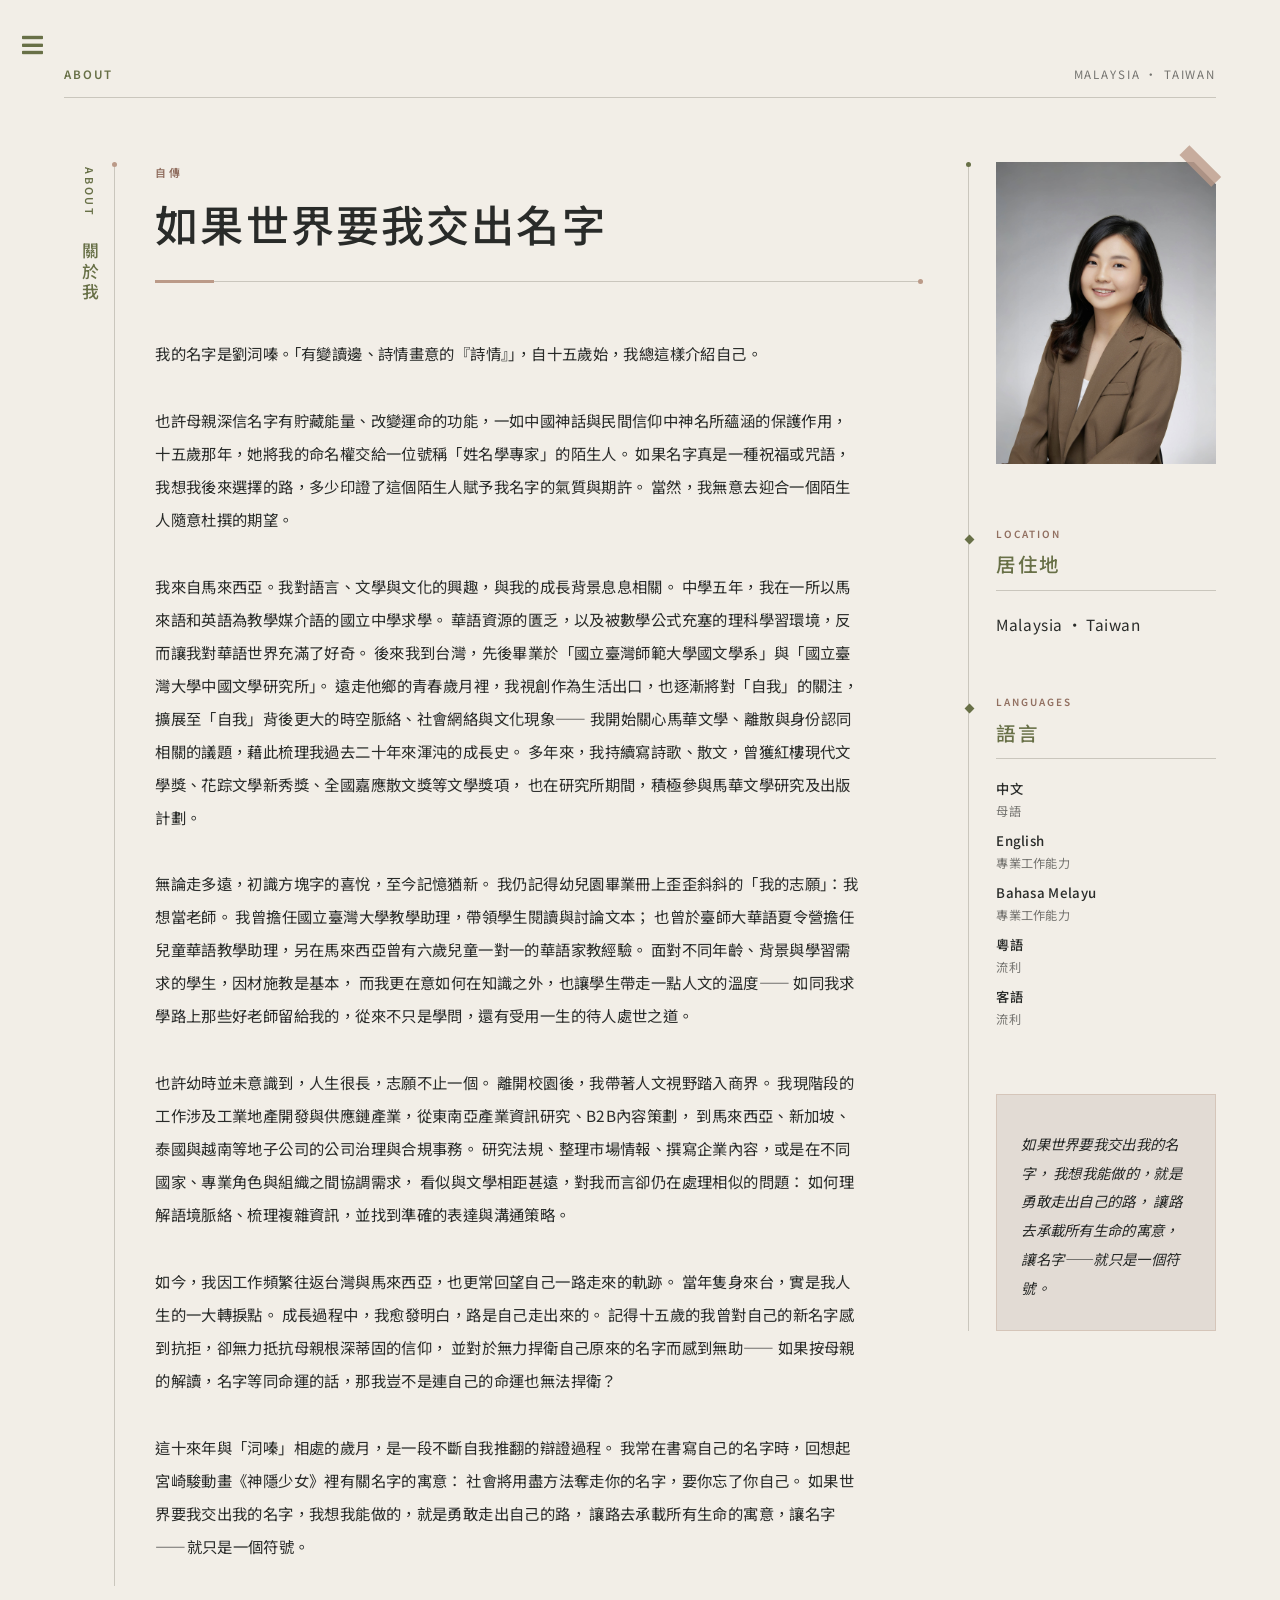
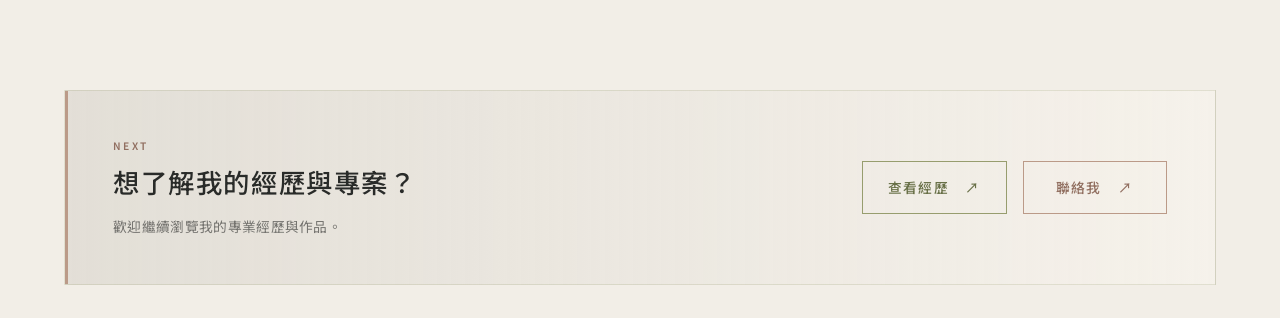
==== commit a709e75f: "Add angie-cursor.js script to about.html" ====
--- a/about.html
+++ b/about.html
@@ -516,6 +516,7 @@
 		<script src="assets/js/breakpoints.min.js"></script>
 		<script src="assets/js/util.js"></script>
 		<script src="assets/js/main.js"></script>
+		<script src="assets/js/angie-cursor.js"></script>
 
 
 	</body>
--- a/assets/css/visual.css
+++ b/assets/css/visual.css
@@ -13,28 +13,39 @@
    01. Color System
    ========================================================== */
 :root {
-  --angie-paper: #f7f3ec;
-  --angie-paper-deep: #eee8dd;
-  --angie-card: #fbf7ef;
+
+  /* Paper / text */
+  --angie-paper: #f2eee7;
+  --angie-paper-deep: #e9e4dc;
+  --angie-card: #f8f5ef;
+
   --angie-charcoal: #292b29;
-  --angie-grey: #74766f;
-  --angie-line: #cfc7ba;
-  --angie-green: #287052;
-  --angie-green-dark: #1e5540;
-  --angie-green-soft: #afcdbd;
-  --angie-green-pale: #e2ece5;
-  --angie-accent: #d98b8b;
-  --angie-accent-dark: #c97878;
-  --angie-accent-pale: #f3e2e2;
-
-  /* Global Chinese typeface */
-  --angie-font-zh:
-    "Microsoft JhengHei",
-    "Microsoft JhengHei UI",
-    "PingFang TC",
-    "Heiti TC",
-    "Noto Sans TC",
-    sans-serif;
+  --angie-grey: #74736f;
+
+  /* New palette */
+  --angie-line: #cac6bd;
+
+  --angie-green: #979d6e;
+  --angie-chapter: rgba(151, 157, 110, 0.82);
+  --angie-green-dark: #687047;
+  --angie-green-soft: #cac6bd;
+  --angie-green-pale: #eeede8;
+
+  --angie-accent: #bb9a88;
+  --angie-accent-dark: #916f60;
+  --angie-accent-pale: #e8dfda;
+
+  --angie-muted: #b5a8a0;
+
+/* Global Chinese typeface */
+--angie-font-zh:
+  "Microsoft JhengHei",
+  "Microsoft JhengHei UI",
+  "PingFang TC",
+  "Heiti TC",
+  "Noto Sans TC",
+  sans-serif;
+
 }
 
 /* ==========================================================
@@ -42,8 +53,10 @@
    ========================================================== */
 html,
 body,
-#main {
-  background: var(--angie-paper);
+#wrapper,
+#main,
+#main > .inner {
+  background-color: var(--angie-paper);
 }
 
 body {
@@ -114,7 +127,7 @@
    ========================================================== */
 a {
   color: var(--angie-green-dark);
-  border-bottom-color: rgba(40, 112, 82, 0.35);
+  border-bottom-color: rgba(151, 157, 110, 0.35);
 }
 
 a:hover {
@@ -402,7 +415,7 @@
   left: 0;
   width: var(--chapter-width);
   height: 100%;
-  background: var(--angie-green);
+  background: var(--angie-chapter);
   clip-path: polygon(0 0, calc(100% - 0.8em) 0, 100% 0.8em, 100% 100%, 0 100%);
 }
 
@@ -492,7 +505,7 @@
 }
 
 .practice-outline {
-  border: solid 1px rgba(40, 112, 82, 0.34);
+  border: solid 1px rgba(151, 157, 110, 0.34);
   clip-path: polygon(0.75em 0, calc(100% - 0.75em) 0, 100% 0.75em, 100% 100%, 0 100%, 0 0.75em);
 }
 
@@ -502,7 +515,11 @@
 }
 
 .practice-soft {
-  background: rgba(226, 236, 229, 0.62);
+  background: rgba(202, 198, 189, 0.28);
+}
+
+.practice-warm {
+  background: rgba(187, 154, 136, 0.16);
 }
 
 .practice-illustration {
@@ -838,17 +855,17 @@
   }
   .home-fields,
   .home-explore { padding: 4.5em 0; }
-  .home-section-heading {
-    --chapter-width: 100%;
-    width: 100%;
-    min-height: auto;
-    grid-template-columns: 4.2em 1fr;
-    gap: 0.8em;
-    padding: 1.35em 1.25em;
-    margin-bottom: 3em;
-    background: var(--angie-green);
-    overflow: hidden;
-  }
+ .home-section-heading {
+  --chapter-width: 100%;
+  width: 100%;
+  min-height: auto;
+  grid-template-columns: 4.2em 1fr;
+  gap: 0.8em;
+  padding: 1.35em 1.25em;
+  margin-bottom: 3em;
+  background: var(--angie-chapter);
+  overflow: hidden;
+}
   .home-section-heading::before {
     width: 100%;
     clip-path: none;
@@ -1147,7 +1164,7 @@
   width: 2.8em;
   height: 0.85em;
 
-  background: rgba(217, 139, 139, 0.78);
+  background: rgba(187, 154, 136, 0.78);
 
   transform: rotate(45deg);
   transform-origin: center;
@@ -1230,8 +1247,8 @@
   position: relative;
   margin: 4em 0 0;
   padding: 2.2em 1.5em 1.7em;
-  border: solid 1px rgba(217, 139, 139, 0.35);
-  background: rgba(243, 226, 226, 0.26);
+  border: solid 1px rgba(187, 154, 136, 0.35);
+  background: rgba(181, 168, 160, 0.26);
 }
 
 .about-quote-mark {
@@ -1260,8 +1277,8 @@
   align-items: center;
   margin-top: 6.5em;
   padding: 2.8em 3em;
-  border: solid 1px rgba(40, 112, 82, 0.22);
-  background: linear-gradient(90deg, rgba(226, 236, 229, 0.38), rgba(247, 243, 236, 0.7));
+  border: solid 1px rgba(151, 157, 110, 0.22);
+  background: linear-gradient(90deg, rgba(202, 198, 189, 0.38), rgba(247, 243, 236, 0.7));
 }
 
 .about-cta::before {
@@ -2596,7 +2613,7 @@
 }
 
 .writing-work-item:hover {
-	background: rgba(243, 226, 226, 0.55);
+	background: rgba(181, 168, 160, 0.55);
 }
 
 .writing-work-number {
@@ -2717,7 +2734,7 @@
 }
 
 .writing-research-item:hover {
-	background: rgba(226, 236, 229, 0.45);
+	background: rgba(202, 198, 189, 0.45);
 }
 
 .writing-research-number {
@@ -2775,7 +2792,7 @@
 
 	box-sizing: border-box;
 
-	border: solid 1px rgba(40, 112, 82, 0.28);
+	border: solid 1px rgba(151, 157, 110, 0.28);
 
 	font-family: var(--angie-font-zh);
 	font-size: 0.78em;
@@ -2783,7 +2800,7 @@
 
 	color: var(--angie-green-dark);
 
-	background: rgba(226, 236, 229, 0.28);
+	background: rgba(202, 198, 189, 0.28);
 }
 
 
@@ -3363,7 +3380,7 @@
 
 	border-left: solid 2px var(--angie-accent);
 
-	background: rgba(243, 226, 226, 0.22);
+	background: rgba(181, 168, 160, 0.22);
 
 	font-size: 0.95em;
 	line-height: 1.9;
@@ -3386,7 +3403,7 @@
 
 	box-sizing: border-box;
 
-	border: solid 1px rgba(40, 112, 82, 0.24);
+	border: solid 1px rgba(151, 157, 110, 0.24);
 
 	background: var(--angie-paper-deep);
 }
@@ -3404,7 +3421,7 @@
 	width: 2.8em;
 	height: 0.85em;
 
-	background: rgba(217, 139, 139, 0.78);
+	background: rgba(187, 154, 136, 0.78);
 
 	transform: rotate(45deg);
 	transform-origin: center;
@@ -3708,7 +3725,7 @@
 
 	box-sizing: border-box;
 
-	border: solid 1px rgba(40, 112, 82, 0.22);
+	border: solid 1px rgba(151, 157, 110, 0.22);
 
 	background:
 		rgba(251, 247, 239, 0.5);
@@ -3746,10 +3763,10 @@
 	transform: translateY(-3px);
 
 	background:
-		rgba(243, 226, 226, 0.28);
+		rgba(181, 168, 160, 0.28);
 
 	border-color:
-		rgba(217, 139, 139, 0.5);
+		rgba(187, 154, 136, 0.5);
 }
 
 
@@ -3841,7 +3858,7 @@
 
 	border:
 		solid 1px
-		rgba(40, 112, 82, 0.2);
+		rgba(151, 157, 110, 0.2);
 
 	font-family: var(--angie-font-zh);
 	font-size: 0.67em;
@@ -3850,7 +3867,7 @@
 	color: var(--angie-green-dark);
 
 	background:
-		rgba(226, 236, 229, 0.28);
+		rgba(202, 198, 189, 0.28);
 }
 
 
@@ -3887,7 +3904,7 @@
 
 	border:
 		solid 1px
-		rgba(40, 112, 82, 0.22);
+		rgba(151, 157, 110, 0.22);
 
 	background:
 		rgba(251, 247, 239, 0.42);
@@ -4114,12 +4131,12 @@
 
 	border:
 		solid 1px
-		rgba(40, 112, 82, 0.22);
+		rgba(151, 157, 110, 0.22);
 
 	background:
 		linear-gradient(
 			90deg,
-			rgba(226, 236, 229, 0.34),
+			rgba(202, 198, 189, 0.34),
 			rgba(247, 243, 236, 0.75)
 		);
 }
@@ -4716,7 +4733,7 @@
 	font-weight: 400;
 	line-height: 1;
 
-	color: rgba(217, 139, 139, 0.22);
+	color: rgba(187, 154, 136, 0.22);
 
 	pointer-events: none;
 }
@@ -4746,3 +4763,2571 @@
 	}
 
 }
+
+/* ==========================================================
+   CONTENT PHILOSOPHY
+   ========================================================== */
+
+.content-philosophy-section {
+	padding: 0;
+	margin: 0 0 6em 0;
+	border: 0;
+}
+
+.content-philosophy-grid {
+	display: grid;
+	grid-template-columns: 260px minmax(0, 1fr);
+	column-gap: 4.5em;
+	row-gap: 2em;
+	align-items: start;
+}
+
+.content-philosophy-heading {
+	padding-top: 0.2em;
+}
+
+.content-philosophy-kicker {
+	margin: 0 0 0.7em 0;
+	font-size: 0.8rem;
+	letter-spacing: 0.24em;
+	text-transform: uppercase;
+	color: var(--angie-accent);
+}
+
+.content-philosophy-heading h2 {
+	margin: 0;
+	color: var(--angie-green-dark);
+	font-family: "Noto Serif TC", serif;
+	font-size: 2.1rem;
+	font-weight: 500;
+	line-height: 1.3;
+}
+
+.content-philosophy-main {
+	max-width: 760px;
+}
+
+.content-philosophy-quote {
+	position: relative;
+	margin: 0 0 2.5em 0;
+	padding: 2.4em 2.8em 2em;
+	text-align: center;
+	border: 0;
+}
+
+.content-philosophy-quote::before,
+.content-philosophy-quote::after {
+	position: absolute;
+	font-family: Georgia, "Times New Roman", serif;
+	font-size: 5.5rem;
+	line-height: 1;
+	color: rgba(187, 154, 136, 0.22);
+	pointer-events: none;
+}
+
+.content-philosophy-quote::before {
+	content: "“";
+	top: -0.02em;
+	left: 0.05em;
+}
+
+.content-philosophy-quote::after {
+	content: "”";
+	right: 0.05em;
+	bottom: -0.28em;
+}
+
+.content-philosophy-quote-zh {
+	margin: 0 0 0.45em 0;
+	font-family: "Noto Serif TC", serif;
+	font-size: 2rem;
+	font-weight: 500;
+	line-height: 1.5;
+	color: var(--angie-green-dark);
+}
+
+.content-philosophy-quote-en {
+	margin: 0;
+	font-family: "Cormorant Garamond", "Times New Roman", serif;
+	font-size: 1.45rem;
+	font-style: italic;
+	font-weight: 500;
+	line-height: 1.5;
+	color: var(--angie-accent);
+}
+
+.content-philosophy-text p {
+	margin: 0 0 1.35em 0;
+	font-size: 1.06rem;
+	line-height: 2;
+	color: var(--angie-charcoal);
+}
+
+.content-philosophy-text p:last-child {
+	margin-bottom: 0;
+}
+
+
+/* Mobile */
+@media screen and (max-width: 980px) {
+
+	.content-philosophy-grid {
+		grid-template-columns: 1fr;
+		row-gap: 1.8em;
+	}
+
+	.content-philosophy-main {
+		max-width: 100%;
+	}
+
+	.content-philosophy-quote {
+		padding: 2em 1.8em 1.6em;
+	}
+
+	.content-philosophy-quote-zh {
+		font-size: 1.7rem;
+	}
+
+	.content-philosophy-quote-en {
+		font-size: 1.25rem;
+	}
+}
+
+@media screen and (max-width: 736px) {
+
+	.content-philosophy-quote::before,
+	.content-philosophy-quote::after {
+		font-size: 4.4rem;
+	}
+
+	.content-philosophy-quote {
+		padding: 1.8em 1.2em 1.5em;
+	}
+
+	.content-philosophy-quote-zh {
+		font-size: 1.45rem;
+	}
+
+	.content-philosophy-quote-en {
+		font-size: 1.12rem;
+	}
+
+	.content-philosophy-text p {
+		font-size: 1rem;
+		line-height: 1.9;
+	}
+}
+
+
+/* Content philosophy — body copy spans left */
+
+.content-philosophy-text {
+	grid-column: 1 / -1;
+
+	max-width: 64em;
+
+	margin-top: 0.6em;
+	padding-left: 0;
+}
+
+.content-philosophy-text p {
+	max-width: 50em;
+
+	margin: 0 0 1.35em;
+
+	font-family: var(--angie-font-zh);
+	font-size: 1.02em;
+	line-height: 2;
+	letter-spacing: 0.025em;
+
+	color: var(--angie-charcoal);
+}
+
+.content-philosophy-text p:last-child {
+	margin-bottom: 0;
+}
+
+@media screen and (max-width: 736px) {
+
+	.content-philosophy-text {
+		grid-column: 1;
+		margin-top: 0.3em;
+	}
+
+	.content-philosophy-text p {
+		font-size: 0.95em;
+		line-height: 1.95;
+	}
+
+}
+
+
+/* ==========================================================
+   29. MANDARIN TEACHING PAGE
+   Editorial Teaching Portfolio
+   ========================================================== */
+
+.teaching-page {
+	padding: 4em 0 5em;
+}
+
+
+/* ==========================================================
+   TOPLINE
+   ========================================================== */
+
+.teaching-topline {
+	display: flex;
+	justify-content: space-between;
+	align-items: center;
+
+	margin-bottom: 5em;
+	padding-bottom: 1em;
+
+	border-bottom: solid 1px var(--angie-line);
+
+	font-family: "Noto Sans TC", sans-serif;
+	font-size: 0.72em;
+	letter-spacing: 0.16em;
+	text-transform: uppercase;
+
+	color: var(--angie-grey);
+}
+
+.teaching-topline span:first-child {
+	color: var(--angie-green-dark);
+	font-weight: 600;
+}
+
+
+/* ==========================================================
+   PAGE HEADER
+   ========================================================== */
+
+.teaching-header {
+	width: 100%;
+	margin-bottom: 6.5em;
+}
+
+.teaching-kicker {
+	margin: 0 0 0.8em;
+
+	font-family: "Noto Sans TC", sans-serif;
+	font-size: 0.67em;
+	font-weight: 600;
+	letter-spacing: 0.22em;
+
+	color: var(--angie-accent-dark);
+}
+
+.teaching-header h1 {
+	margin: 0;
+
+	font-family: var(--angie-font-zh);
+	font-size: clamp(2.35em, 4vw, 3.35em);
+	font-weight: 500;
+	line-height: 1.35;
+	letter-spacing: 0.06em;
+
+	color: var(--angie-charcoal);
+}
+
+.teaching-intro {
+	max-width: 48em;
+
+	margin: 1.6em 0 0;
+
+	font-family: var(--angie-font-zh);
+	font-size: 0.96em;
+	line-height: 2.05;
+	letter-spacing: 0.025em;
+
+	color: var(--angie-grey);
+}
+
+.teaching-title-line {
+	position: relative;
+
+	width: 100%;
+	height: 1px;
+
+	margin-top: 2.3em;
+
+	background: var(--angie-green-soft);
+}
+
+.teaching-title-line::before {
+	content: "";
+
+	position: absolute;
+	top: -1px;
+	left: 0;
+
+	width: 4em;
+	height: 3px;
+
+	background: var(--angie-accent);
+}
+
+.teaching-title-line::after {
+	content: "";
+
+	position: absolute;
+	top: -2px;
+	right: 0;
+
+	width: 5px;
+	height: 5px;
+
+	border-radius: 50%;
+
+	background: var(--angie-accent);
+}
+
+
+/* ==========================================================
+   GENERAL SECTION
+   ========================================================== */
+
+.teaching-section {
+	margin-top: 7em;
+}
+
+.teaching-section-heading {
+	display: grid;
+
+	grid-template-columns: 5em minmax(0, 1fr);
+	gap: 1.5em;
+
+	align-items: center;
+
+	margin-bottom: 3em;
+}
+
+.teaching-section-number {
+	margin: 0;
+	padding: 0;
+
+	font-family: "Noto Serif TC", Georgia, serif;
+	font-size: 3.2em;
+	font-weight: 400;
+	line-height: 0.9;
+	letter-spacing: -0.03em;
+
+	color: var(--angie-green-dark);
+}
+
+.teaching-section-heading p {
+	margin: 0 0 0.45em;
+
+	font-family: "Noto Sans TC", sans-serif;
+	font-size: 0.64em;
+	font-weight: 600;
+	letter-spacing: 0.2em;
+
+	color: var(--angie-accent-dark);
+}
+
+.teaching-section-heading h2 {
+	margin: 0;
+
+	font-family: var(--angie-font-zh);
+	font-size: 1.75em;
+	font-weight: 500;
+	line-height: 1.45;
+	letter-spacing: 0.05em;
+
+	color: var(--angie-green-dark);
+}
+
+
+/* ==========================================================
+   01 TEACHING APPROACH
+   ========================================================== */
+
+.teaching-approach-grid {
+	display: grid;
+
+	grid-template-columns: repeat(3, minmax(0, 1fr));
+
+	border-top: solid 1px var(--angie-line);
+	border-bottom: solid 1px var(--angie-line);
+}
+
+.teaching-approach-item {
+	position: relative;
+
+	min-width: 0;
+
+	padding: 2.3em 2em 2.5em;
+
+	box-sizing: border-box;
+
+	border-right: solid 1px var(--angie-line);
+}
+
+.teaching-approach-item:last-child {
+	border-right: 0;
+}
+
+.teaching-approach-number {
+	display: block;
+
+	margin-bottom: 1.4em;
+
+	font-family: "Noto Sans TC", sans-serif;
+	font-size: 0.64em;
+	font-weight: 600;
+	letter-spacing: 0.14em;
+
+	color: var(--angie-accent-dark);
+}
+
+.teaching-approach-item h3 {
+	margin: 0 0 1em;
+
+	font-family: var(--angie-font-zh);
+	font-size: 1.12em;
+	font-weight: 500;
+	line-height: 1.6;
+	letter-spacing: 0.035em;
+
+	color: var(--angie-green-dark);
+}
+
+.teaching-approach-item h3::after {
+	content: "";
+
+	display: block;
+
+	width: 2.2em;
+	height: 2px;
+
+	margin-top: 0.8em;
+
+	background: var(--angie-accent);
+}
+
+.teaching-approach-item p {
+	margin: 0;
+
+	font-family: var(--angie-font-zh);
+	font-size: 0.84em;
+	line-height: 1.95;
+	letter-spacing: 0.02em;
+
+	color: var(--angie-grey);
+}
+
+
+/* ==========================================================
+   02 WHO I TEACH
+   ========================================================== */
+
+.teaching-learner-grid {
+	display: grid;
+
+	grid-template-columns: repeat(5, minmax(0, 1fr));
+
+	border-top: solid 1px var(--angie-line);
+	border-bottom: solid 1px var(--angie-line);
+}
+
+.teaching-learner-item {
+	min-width: 0;
+
+	padding: 2em 1em;
+
+	box-sizing: border-box;
+
+	border-right: solid 1px var(--angie-line);
+
+	text-align: center;
+}
+
+.teaching-learner-item:last-child {
+	border-right: 0;
+}
+
+.teaching-learner-number {
+	display: inline-flex;
+	justify-content: center;
+	align-items: center;
+
+	width: 2.6em;
+	height: 2.6em;
+
+	margin-bottom: 1.2em;
+
+	border-radius: 50%;
+
+	font-family: "Noto Sans TC", sans-serif;
+	font-size: 0.66em;
+	font-weight: 600;
+	letter-spacing: 0.05em;
+
+	color: var(--angie-green-dark);
+
+	background: rgba(202, 198, 189, 0.65);
+}
+
+.teaching-learner-item:nth-child(even)
+.teaching-learner-number {
+	background: rgba(181, 168, 160, 0.58);
+}
+
+.teaching-learner-item h3 {
+	margin: 0 0 0.45em;
+
+	font-family: var(--angie-font-zh);
+	font-size: 0.95em;
+	font-weight: 500;
+	line-height: 1.5;
+
+	color: var(--angie-green-dark);
+}
+
+.teaching-learner-item p {
+	margin: 0;
+
+	font-family: "Noto Sans TC", sans-serif;
+	font-size: 0.63em;
+	line-height: 1.6;
+
+	color: var(--angie-grey);
+}
+
+
+/* ==========================================================
+   03 TEACHING EXPERIENCE
+   ========================================================== */
+
+.teaching-experience-list {
+	border-top: solid 1px var(--angie-line);
+}
+
+.teaching-experience-item {
+	display: grid;
+
+	grid-template-columns: 4.5em minmax(0, 1fr);
+
+	gap: 2em;
+
+	align-items: start;
+
+	padding: 2.2em 0;
+
+	border-bottom: solid 1px var(--angie-line);
+}
+
+.teaching-experience-number {
+	padding-top: 0.2em;
+
+	font-family: "Noto Serif TC", Georgia, serif;
+	font-size: 1.5em;
+	font-weight: 400;
+	line-height: 1;
+
+	color: var(--angie-accent-dark);
+}
+
+.teaching-experience-main {
+	min-width: 0;
+}
+
+.teaching-experience-main h3 {
+	margin: 0 0 0.4em;
+
+	font-family: var(--angie-font-zh);
+	font-size: 1.12em;
+	font-weight: 500;
+	line-height: 1.55;
+	letter-spacing: 0.025em;
+
+	color: var(--angie-green-dark);
+}
+
+.teaching-experience-meta {
+	margin: 0 0 1em;
+
+	font-family: var(--angie-font-zh);
+	font-size: 0.76em;
+	font-weight: 500;
+	line-height: 1.6;
+
+	color: var(--angie-accent-dark);
+}
+
+.teaching-experience-description {
+	max-width: 47em;
+
+	margin: 0;
+
+	font-family: var(--angie-font-zh);
+	font-size: 0.86em;
+	line-height: 1.95;
+	letter-spacing: 0.02em;
+
+	color: var(--angie-grey);
+}
+
+
+/* subtle hover */
+
+.teaching-experience-item {
+	transition:
+		padding-left 0.22s ease,
+		background-color 0.22s ease;
+}
+
+.teaching-experience-item:hover {
+	padding-left: 1em;
+
+	background: rgba(202, 198, 189, 0.16);
+}
+
+
+/* ==========================================================
+   04 QUALIFICATION
+   ========================================================== */
+
+.teaching-qualification-card {
+	position: relative;
+
+	display: grid;
+
+	grid-template-columns: 7em minmax(0, 1fr);
+
+	gap: 2.2em;
+
+	align-items: center;
+
+	max-width: 47em;
+
+	padding: 2.5em 2.7em;
+
+	box-sizing: border-box;
+
+	border: solid 1px rgba(151, 157, 110, 0.22);
+
+	background:
+		linear-gradient(
+			135deg,
+			rgba(202, 198, 189, 0.38),
+			rgba(251, 247, 239, 0.72)
+		);
+}
+
+
+/* cut paper corner */
+
+.teaching-qualification-card::after {
+	content: "";
+
+	position: absolute;
+	top: -1px;
+	right: -1px;
+
+	width: 1.6em;
+	height: 1.6em;
+
+	background: var(--angie-paper);
+
+	clip-path: polygon(
+		100% 0,
+		100% 100%,
+		0 0
+	);
+}
+
+
+.teaching-qualification-mark {
+	display: flex;
+	justify-content: center;
+	align-items: center;
+
+	width: 4.7em;
+	height: 4.7em;
+
+	box-sizing: border-box;
+
+	border: solid 1px rgba(151, 157, 110, 0.45);
+	border-radius: 50%;
+
+	font-family: var(--angie-font-zh);
+	font-size: 1.05em;
+	font-weight: 500;
+	letter-spacing: 0.08em;
+
+	color: var(--angie-green-dark);
+
+	background: rgba(247, 243, 236, 0.65);
+}
+
+.teaching-qualification-label {
+	margin: 0 0 0.7em;
+
+	font-family: "Noto Sans TC", sans-serif;
+	font-size: 0.62em;
+	font-weight: 600;
+	letter-spacing: 0.18em;
+
+	color: var(--angie-accent-dark);
+}
+
+.teaching-qualification-copy h3 {
+	margin: 0 0 0.65em;
+
+	font-family: var(--angie-font-zh);
+	font-size: 1.2em;
+	font-weight: 500;
+	line-height: 1.55;
+	letter-spacing: 0.025em;
+
+	color: var(--angie-green-dark);
+}
+
+.teaching-qualification-copy > p:last-child {
+	margin: 0;
+
+	font-family: var(--angie-font-zh);
+	font-size: 0.82em;
+	line-height: 1.7;
+
+	color: var(--angie-grey);
+}
+
+
+/* ==========================================================
+   05 DIGITAL LEARNING
+   ========================================================== */
+
+.teaching-digital-panel {
+	position: relative;
+
+	display: grid;
+
+	grid-template-columns:
+		minmax(0, 1.4fr)
+		minmax(16em, 0.6fr);
+
+	gap: 3em;
+
+	align-items: center;
+
+	padding: 2.7em 3em;
+
+	box-sizing: border-box;
+
+	border: solid 1px rgba(187, 154, 136, 0.32);
+
+	background:
+		linear-gradient(
+			110deg,
+			rgba(181, 168, 160, 0.22),
+			rgba(202, 198, 189, 0.24)
+		);
+}
+
+
+/* subtle corner decoration */
+
+.teaching-digital-panel::before {
+	content: "";
+
+	position: absolute;
+	top: -1px;
+	left: -1px;
+
+	width: 3em;
+	height: 3px;
+
+	background: var(--angie-accent);
+}
+
+.teaching-digital-status {
+	margin: 0 0 0.75em;
+
+	font-family: "Noto Sans TC", sans-serif;
+	font-size: 0.62em;
+	font-weight: 600;
+	letter-spacing: 0.18em;
+
+	color: var(--angie-accent-dark);
+}
+
+.teaching-digital-copy h3 {
+	margin: 0 0 1em;
+
+	font-family: var(--angie-font-zh);
+	font-size: 1.2em;
+	font-weight: 500;
+	line-height: 1.55;
+	letter-spacing: 0.03em;
+
+	color: var(--angie-green-dark);
+}
+
+.teaching-digital-copy > p:last-child {
+	max-width: 43em;
+
+	margin: 0;
+
+	font-family: var(--angie-font-zh);
+	font-size: 0.84em;
+	line-height: 1.95;
+	letter-spacing: 0.02em;
+
+	color: var(--angie-grey);
+}
+
+
+/* Future topic tags */
+
+.teaching-digital-topics {
+	display: flex;
+	flex-wrap: wrap;
+	justify-content: flex-start;
+
+	gap: 0.75em;
+}
+
+.teaching-digital-topics span {
+	display: inline-flex;
+	justify-content: center;
+	align-items: center;
+
+	min-width: 5.5em;
+	min-height: 2.5em;
+
+	padding: 0.35em 0.9em;
+
+	box-sizing: border-box;
+
+	border: solid 1px rgba(151, 157, 110, 0.25);
+	border-radius: 999px;
+
+	font-family: var(--angie-font-zh);
+	font-size: 0.72em;
+	font-weight: 500;
+
+	color: var(--angie-green-dark);
+
+	background: rgba(251, 247, 239, 0.72);
+}
+
+
+/* ==========================================================
+   CONTACT CTA
+   ========================================================== */
+
+.teaching-cta {
+	position: relative;
+
+	margin-top: 7em;
+	padding: 2.5em 2.7em;
+
+	border: solid 1px rgba(151, 157, 110, 0.22);
+
+	background:
+		linear-gradient(
+			90deg,
+			rgba(181, 168, 160, 0.28),
+			rgba(247, 243, 236, 0.8)
+		);
+}
+
+.teaching-cta::before {
+	content: "";
+
+	position: absolute;
+	top: 0;
+	left: 0;
+
+	width: 3px;
+	height: 100%;
+
+	background: var(--angie-accent);
+}
+
+.teaching-cta-kicker {
+	margin: 0 0 0.7em;
+
+	font-family: "Noto Sans TC", sans-serif;
+	font-size: 0.64em;
+	font-weight: 600;
+	letter-spacing: 0.2em;
+
+	color: var(--angie-accent-dark);
+}
+
+.teaching-cta-row {
+	display: flex;
+	justify-content: space-between;
+	align-items: center;
+
+	gap: 3em;
+}
+
+.teaching-cta-row h2 {
+	margin: 0;
+
+	font-family: var(--angie-font-zh);
+	font-size: 1.35em;
+	font-weight: 500;
+	line-height: 1.6;
+
+	color: var(--angie-charcoal);
+}
+
+.teaching-cta-note {
+	margin: 0.5em 0 0;
+
+	font-family: var(--angie-font-zh);
+	font-size: 0.82em;
+	line-height: 1.7;
+
+	color: var(--angie-grey);
+}
+
+.teaching-cta-row a {
+	display: inline-flex;
+	justify-content: center;
+	align-items: center;
+
+	flex-shrink: 0;
+
+	min-width: 8.5em;
+
+	padding: 0.75em 1.2em;
+
+	box-sizing: border-box;
+
+	border: solid 1px var(--angie-accent);
+
+	font-family: var(--angie-font-zh);
+	font-size: 0.8em;
+	font-weight: 500;
+
+	color: var(--angie-accent-dark);
+
+	background: transparent;
+}
+
+.teaching-cta-row a:hover {
+	background: var(--angie-accent);
+
+	color: var(--angie-charcoal) !important;
+}
+
+
+/* ==========================================================
+   TEACHING PAGE — TABLET
+   ========================================================== */
+
+@media screen and (max-width: 1280px) {
+
+	/* Learner groups: 3 + 2 */
+
+	.teaching-learner-grid {
+		grid-template-columns:
+			repeat(3, minmax(0, 1fr));
+	}
+
+	.teaching-learner-item {
+		border-bottom: solid 1px var(--angie-line);
+	}
+
+	.teaching-learner-item:nth-child(3n) {
+		border-right: 0;
+	}
+
+	.teaching-learner-item:nth-child(4),
+	.teaching-learner-item:nth-child(5) {
+		border-bottom: 0;
+	}
+
+	.teaching-learner-item:nth-child(5) {
+		border-right: 0;
+	}
+
+}
+
+
+@media screen and (max-width: 980px) {
+
+	.teaching-page {
+		padding-top: 3em;
+	}
+
+	.teaching-topline {
+		margin-bottom: 4em;
+	}
+
+	.teaching-header {
+		margin-bottom: 5em;
+	}
+
+	.teaching-section {
+		margin-top: 5.5em;
+	}
+
+
+	/* Approach */
+
+	.teaching-approach-grid {
+		grid-template-columns: 1fr;
+	}
+
+	.teaching-approach-item {
+		border-right: 0;
+		border-bottom: solid 1px var(--angie-line);
+	}
+
+	.teaching-approach-item:last-child {
+		border-bottom: 0;
+	}
+
+
+	/* Qualification */
+
+	.teaching-qualification-card {
+		max-width: 100%;
+	}
+
+
+	/* Digital */
+
+	.teaching-digital-panel {
+		grid-template-columns: 1fr;
+
+		gap: 2em;
+	}
+
+
+	/* CTA */
+
+	.teaching-cta-row {
+		gap: 2em;
+	}
+
+}
+
+
+/* ==========================================================
+   TEACHING PAGE — MOBILE
+   ========================================================== */
+
+@media screen and (max-width: 736px) {
+
+	.teaching-page {
+		padding: 2.5em 0 4em;
+	}
+
+
+	/* Topline */
+
+	.teaching-topline {
+		margin-bottom: 3em;
+
+		font-size: 0.65em;
+	}
+
+	.teaching-topline span:last-child {
+		display: none;
+	}
+
+
+	/* Header */
+
+	.teaching-header h1 {
+		font-size: 2em;
+	}
+
+	.teaching-intro {
+		font-size: 0.9em;
+		line-height: 1.95;
+	}
+
+
+	/* Section heading */
+
+	.teaching-section {
+		margin-top: 4.5em;
+	}
+
+	.teaching-section-heading {
+		grid-template-columns:
+			3.7em
+			minmax(0, 1fr);
+
+		gap: 1em;
+
+		margin-bottom: 2.2em;
+	}
+
+	.teaching-section-number {
+		font-size: 2.4em;
+	}
+
+	.teaching-section-heading h2 {
+		font-size: 1.4em;
+	}
+
+
+	/* Teaching approach */
+
+	.teaching-approach-item {
+		padding:
+			1.8em
+			1.2em
+			2em;
+	}
+
+	.teaching-approach-item h3 {
+		font-size: 1.03em;
+	}
+
+	.teaching-approach-item p {
+		font-size: 0.82em;
+		line-height: 1.9;
+	}
+
+
+	/* Learners */
+
+	.teaching-learner-grid {
+		grid-template-columns:
+			repeat(2, minmax(0, 1fr));
+	}
+
+	.teaching-learner-item {
+		padding: 1.7em 0.8em;
+
+		border-right: solid 1px var(--angie-line);
+		border-bottom: solid 1px var(--angie-line);
+	}
+
+	.teaching-learner-item:nth-child(2n) {
+		border-right: 0;
+	}
+
+	.teaching-learner-item:nth-child(3n) {
+		border-right: solid 1px var(--angie-line);
+	}
+
+	.teaching-learner-item:nth-child(4) {
+		border-right: 0;
+	}
+
+	.teaching-learner-item:nth-child(5) {
+		grid-column: 1 / -1;
+
+		border-right: 0;
+		border-bottom: 0;
+	}
+
+
+	/* Experience */
+
+	.teaching-experience-item {
+		grid-template-columns: 2.8em minmax(0, 1fr);
+
+		gap: 1em;
+
+		padding: 1.8em 0;
+	}
+
+	.teaching-experience-item:hover {
+		padding-left: 0;
+	}
+
+	.teaching-experience-number {
+		font-size: 1.25em;
+	}
+
+	.teaching-experience-main h3 {
+		font-size: 1.03em;
+	}
+
+	.teaching-experience-description {
+		font-size: 0.82em;
+		line-height: 1.9;
+	}
+
+
+	/* Qualification */
+
+	.teaching-qualification-card {
+		display: block;
+
+		padding: 2em 1.4em;
+	}
+
+	.teaching-qualification-mark {
+		width: 4em;
+		height: 4em;
+
+		margin-bottom: 1.5em;
+	}
+
+	.teaching-qualification-copy h3 {
+		font-size: 1.08em;
+	}
+
+
+	/* Digital learning */
+
+	.teaching-digital-panel {
+		padding: 2em 1.4em;
+
+		gap: 1.8em;
+	}
+
+	.teaching-digital-copy h3 {
+		font-size: 1.08em;
+	}
+
+	.teaching-digital-copy > p:last-child {
+		font-size: 0.82em;
+		line-height: 1.9;
+	}
+
+	.teaching-digital-topics {
+		gap: 0.55em;
+	}
+
+	.teaching-digital-topics span {
+		min-width: 0;
+
+		font-size: 0.68em;
+	}
+
+
+	/* CTA */
+
+	.teaching-cta {
+		margin-top: 5em;
+
+		padding:
+			2.1em
+			1.4em;
+	}
+
+	.teaching-cta-row {
+		display: block;
+	}
+
+	.teaching-cta-row h2 {
+		margin-bottom: 0;
+
+		font-size: 1.15em;
+	}
+
+	.teaching-cta-note {
+		margin-bottom: 1.5em;
+	}
+
+	.teaching-cta-row a {
+		min-width: 0;
+	}
+
+}
+
+
+/* ==========================================================
+   30. ILLUSTRATION GALLERY PAGE
+   Minimal Digital Gallery
+   ========================================================== */
+
+.illustration-page {
+	padding: 4em 0 5em;
+}
+
+
+/* ==========================================================
+   PAGE HEADER
+   ========================================================== */
+
+.illustration-header {
+	width: 100%;
+	margin-bottom: 5em;
+}
+
+.illustration-kicker {
+	margin: 0 0 0.8em;
+
+	font-family: "Noto Sans TC", sans-serif;
+	font-size: 0.67em;
+	font-weight: 600;
+	letter-spacing: 0.22em;
+
+	color: var(--angie-accent-dark);
+}
+
+.illustration-header h1 {
+	margin: 0;
+
+	font-family: var(--angie-font-zh);
+	font-size: clamp(2.35em, 4vw, 3.35em);
+	font-weight: 500;
+	line-height: 1.35;
+	letter-spacing: 0.06em;
+
+	color: var(--angie-charcoal);
+}
+
+.illustration-title-line {
+	position: relative;
+
+	width: 100%;
+	height: 1px;
+
+	margin-top: 2.2em;
+
+	background: var(--angie-green-soft);
+}
+
+.illustration-title-line::before {
+	content: "";
+
+	position: absolute;
+	top: -1px;
+	left: 0;
+
+	width: 4em;
+	height: 3px;
+
+	background: var(--angie-accent);
+}
+
+.illustration-title-line::after {
+	content: "";
+
+	position: absolute;
+	top: -2px;
+	right: 0;
+
+	width: 5px;
+	height: 5px;
+
+	border-radius: 50%;
+
+	background: var(--angie-accent);
+}
+
+
+/* ==========================================================
+   GALLERY
+   ========================================================== */
+
+.illustration-gallery-section {
+	margin: 0;
+	padding: 0;
+}
+
+.illustration-gallery-label {
+	margin: 0 0 2.5em;
+
+	font-family: "Noto Sans TC", sans-serif;
+	font-size: 0.66em;
+	font-weight: 600;
+	letter-spacing: 0.22em;
+
+	color: var(--angie-green-dark);
+}
+
+
+/* Masonry wall */
+
+.illustration-gallery {
+	width: 100%;
+
+	column-count: 3;
+	column-gap: 1.6em;
+
+	-webkit-user-select: none;
+	user-select: none;
+}
+
+
+/* Each artwork */
+
+.illustration-gallery-item {
+	display: inline-block;
+
+	width: 100%;
+
+	margin: 0 0 1.6em;
+	padding: 0;
+
+	break-inside: avoid;
+	-webkit-column-break-inside: avoid;
+	page-break-inside: avoid;
+
+	vertical-align: top;
+}
+
+
+/* Reset button */
+
+.illustration-gallery-button {
+	display: block;
+
+	width: 100%;
+
+	margin: 0;
+	padding: 0;
+
+	border: 0;
+	border-radius: 0;
+
+	box-shadow: none;
+
+	background: transparent;
+
+	cursor: zoom-in;
+
+	overflow: hidden;
+}
+
+.illustration-gallery-button:hover,
+.illustration-gallery-button:focus {
+	border: 0;
+	box-shadow: none;
+	background: transparent;
+}
+
+
+/* Artwork image */
+
+.illustration-gallery-item img {
+	display: block;
+
+	width: 100%;
+	height: auto;
+
+	margin: 0;
+	padding: 0;
+
+	border: 0;
+
+	object-fit: contain;
+
+	-webkit-user-drag: none;
+	user-select: none;
+
+	transition:
+		transform 0.35s ease,
+		opacity 0.35s ease;
+}
+
+
+/* Very subtle gallery hover */
+
+@media (hover: hover) {
+
+	.illustration-gallery-button:hover img {
+		transform: scale(1.012);
+		opacity: 0.94;
+	}
+
+}
+
+
+/* Keyboard focus */
+
+.illustration-gallery-button:focus-visible {
+	outline: 1px solid var(--angie-accent);
+	outline-offset: 5px;
+}
+
+
+/* ==========================================================
+   COPYRIGHT
+   ========================================================== */
+
+.illustration-copyright {
+	max-width: 56em;
+
+	margin: 5.5em auto 0;
+	padding-top: 2em;
+
+	border-top: solid 1px var(--angie-line);
+
+	text-align: center;
+}
+
+.illustration-copyright p {
+	margin: 0 0 0.45em;
+
+	font-family: var(--angie-font-zh);
+	font-size: 0.67em;
+	line-height: 1.8;
+	letter-spacing: 0.02em;
+
+	color: var(--angie-grey);
+}
+
+.illustration-copyright p:first-child {
+	font-family: "Noto Sans TC", sans-serif;
+	font-size: 0.64em;
+	letter-spacing: 0.04em;
+
+	color: var(--angie-green-dark);
+}
+
+
+/* ==========================================================
+   CONTACT CTA
+   ========================================================== */
+
+.illustration-cta {
+	display: flex;
+	justify-content: space-between;
+	align-items: center;
+
+	gap: 3em;
+
+	margin-top: 5em;
+	padding: 2.4em 2.6em;
+
+	border: solid 1px rgba(151, 157, 110, 0.18);
+
+	background: rgba(251, 247, 239, 0.5);
+}
+
+.illustration-cta h2 {
+	margin: 0;
+
+	font-family: var(--angie-font-zh);
+	font-size: 1.25em;
+	font-weight: 500;
+	line-height: 1.6;
+	letter-spacing: 0.02em;
+
+	color: var(--angie-charcoal);
+}
+
+.illustration-cta p {
+	margin: 0.55em 0 0;
+
+	font-family: var(--angie-font-zh);
+	font-size: 0.8em;
+	line-height: 1.75;
+
+	color: var(--angie-grey);
+}
+
+.illustration-cta > a {
+	display: inline-flex;
+	justify-content: center;
+	align-items: center;
+
+	flex-shrink: 0;
+
+	min-width: 8em;
+
+	padding: 0.75em 1.2em;
+
+	border: solid 1px var(--angie-accent);
+
+	font-family: var(--angie-font-zh);
+	font-size: 0.8em;
+	font-weight: 500;
+
+	color: var(--angie-accent-dark);
+
+	background: transparent;
+}
+
+.illustration-cta > a:hover {
+	background: var(--angie-accent);
+
+	color: var(--angie-charcoal) !important;
+}
+
+
+/* ==========================================================
+   LIGHTBOX
+   ========================================================== */
+
+.illustration-lightbox {
+	position: fixed;
+	z-index: 10000;
+
+	inset: 0;
+
+	display: flex;
+	justify-content: center;
+	align-items: center;
+
+	padding: 2.5em;
+
+	box-sizing: border-box;
+
+	background: rgba(20, 22, 20, 0.94);
+
+	opacity: 0;
+	visibility: hidden;
+	pointer-events: none;
+
+	transition:
+		opacity 0.25s ease,
+		visibility 0.25s ease;
+
+	-webkit-user-select: none;
+	user-select: none;
+}
+
+.illustration-lightbox.is-open {
+	opacity: 1;
+	visibility: visible;
+	pointer-events: auto;
+}
+
+
+/* Lock page while viewing */
+
+body.illustration-lightbox-open {
+	overflow: hidden;
+}
+
+
+/* Inner lightbox */
+
+.illustration-lightbox-inner {
+	position: relative;
+
+	display: flex;
+	justify-content: center;
+	align-items: center;
+
+	width: 100%;
+	height: 100%;
+
+	max-width: 100%;
+	max-height: 100%;
+}
+
+
+/* Image area */
+
+.illustration-lightbox-image-wrap {
+	display: flex;
+	justify-content: center;
+	align-items: center;
+
+	width: 100%;
+	height: 100%;
+
+	padding: 2em 5em;
+
+	box-sizing: border-box;
+}
+
+.illustration-lightbox-image-wrap img {
+	display: block;
+
+	width: auto;
+	height: auto;
+
+	max-width: 90vw;
+	max-height: 88vh;
+
+	margin: 0;
+
+	border: 0;
+
+	object-fit: contain;
+
+	box-shadow:
+		0 1.2em 3em rgba(0, 0, 0, 0.22);
+
+	-webkit-user-drag: none;
+	user-select: none;
+}
+
+
+/* ==========================================================
+   LIGHTBOX CONTROLS
+   ========================================================== */
+
+.illustration-lightbox-close,
+.illustration-lightbox-prev,
+.illustration-lightbox-next {
+	position: absolute;
+	z-index: 3;
+
+	display: flex;
+	justify-content: center;
+	align-items: center;
+
+	margin: 0;
+	padding: 0;
+
+	border: 0;
+	border-radius: 0;
+
+	box-shadow: none;
+
+	background: transparent;
+
+	color: rgba(255, 255, 255, 0.82);
+
+	cursor: pointer;
+
+	transition:
+		color 0.2s ease,
+		opacity 0.2s ease,
+		transform 0.2s ease;
+}
+
+.illustration-lightbox-close:hover,
+.illustration-lightbox-prev:hover,
+.illustration-lightbox-next:hover {
+	border: 0;
+
+	background: transparent;
+
+	color: #ffffff !important;
+}
+
+
+/* Close */
+
+.illustration-lightbox-close {
+	top: 0.15em;
+	right: 0.15em;
+
+	width: 2em;
+	height: 2em;
+
+	font-family: Arial, sans-serif;
+	font-size: 2em;
+	font-weight: 300;
+	line-height: 1;
+}
+
+
+/* Previous / next */
+
+.illustration-lightbox-prev,
+.illustration-lightbox-next {
+	top: 50%;
+
+	width: 2em;
+	height: 3em;
+
+	transform: translateY(-50%);
+
+	font-family: Georgia, "Times New Roman", serif;
+	font-size: 2.4em;
+	font-weight: 300;
+	line-height: 1;
+}
+
+.illustration-lightbox-prev {
+	left: 0.2em;
+}
+
+.illustration-lightbox-next {
+	right: 0.2em;
+}
+
+.illustration-lightbox-prev:hover {
+	transform:
+		translateY(-50%)
+		translateX(-3px);
+}
+
+.illustration-lightbox-next:hover {
+	transform:
+		translateY(-50%)
+		translateX(3px);
+}
+
+
+/* Remove template button effects */
+
+.illustration-lightbox button:focus,
+.illustration-lightbox button:hover,
+.illustration-gallery-button:focus,
+.illustration-gallery-button:hover {
+	box-shadow: none;
+}
+
+
+/* ==========================================================
+   TABLET
+   ========================================================== */
+
+@media screen and (max-width: 980px) {
+
+	.illustration-page {
+		padding-top: 3em;
+	}
+
+	.illustration-header {
+		margin-bottom: 4em;
+	}
+
+	.illustration-gallery {
+		column-count: 2;
+		column-gap: 1.35em;
+	}
+
+	.illustration-gallery-item {
+		margin-bottom: 1.35em;
+	}
+
+	.illustration-lightbox {
+		padding: 1.5em;
+	}
+
+	.illustration-lightbox-image-wrap {
+		padding: 3em 3.5em;
+	}
+
+	.illustration-lightbox-image-wrap img {
+		max-width: 88vw;
+		max-height: 86vh;
+	}
+
+}
+
+
+/* ==========================================================
+   MOBILE
+   ========================================================== */
+
+@media screen and (max-width: 736px) {
+
+	.illustration-page {
+		padding: 2.5em 0 4em;
+	}
+
+
+	/* Header */
+
+	.illustration-header {
+		margin-bottom: 3.5em;
+	}
+
+	.illustration-header h1 {
+		font-size: 2em;
+	}
+
+
+	/* Gallery */
+
+	.illustration-gallery-label {
+		margin-bottom: 1.8em;
+	}
+
+	.illustration-gallery {
+		column-count: 1;
+		column-gap: 0;
+	}
+
+	.illustration-gallery-item {
+		margin-bottom: 1.5em;
+	}
+
+
+	/* Copyright */
+
+	.illustration-copyright {
+		margin-top: 4em;
+		padding-top: 1.7em;
+
+		text-align: left;
+	}
+
+	.illustration-copyright p {
+		font-size: 0.64em;
+	}
+
+
+	/* CTA */
+
+	.illustration-cta {
+		display: block;
+
+		margin-top: 4em;
+
+		padding: 2em 1.4em;
+	}
+
+	.illustration-cta h2 {
+		font-size: 1.1em;
+	}
+
+	.illustration-cta p {
+		margin-bottom: 1.5em;
+	}
+
+	.illustration-cta > a {
+		min-width: 0;
+	}
+
+
+	/* Lightbox */
+
+	.illustration-lightbox {
+		padding: 0.75em;
+	}
+
+	.illustration-lightbox-image-wrap {
+		padding:
+			3.5em
+			2.6em;
+	}
+
+	.illustration-lightbox-image-wrap img {
+		max-width: 92vw;
+		max-height: 82vh;
+
+		box-shadow: none;
+	}
+
+
+	/* Lightbox close */
+
+	.illustration-lightbox-close {
+		top: 0.15em;
+		right: 0.1em;
+
+		font-size: 1.8em;
+	}
+
+
+	/* Lightbox arrows */
+
+	.illustration-lightbox-prev,
+	.illustration-lightbox-next {
+		width: 1.4em;
+
+		font-size: 2em;
+	}
+
+	.illustration-lightbox-prev {
+		left: -0.1em;
+	}
+
+	.illustration-lightbox-next {
+		right: -0.1em;
+	}
+
+}
+
+
+/* ==========================================================
+   ILLUSTRATION GALLERY — BUTTON FIX
+   ========================================================== */
+
+.illustration-gallery-button {
+	display: block !important;
+	width: 100% !important;
+	height: auto !important;
+	min-height: 0 !important;
+
+	margin: 0 !important;
+	padding: 0 !important;
+
+	line-height: 0 !important;
+
+	border: 0 !important;
+	border-radius: 0 !important;
+
+	box-shadow: none !important;
+	background: transparent !important;
+
+	overflow: visible !important;
+
+	cursor: zoom-in;
+}
+
+.illustration-gallery-button img {
+	display: block !important;
+
+	width: 100% !important;
+	height: auto !important;
+
+	margin: 0 !important;
+	padding: 0 !important;
+
+	line-height: 0 !important;
+
+	border: 0 !important;
+}
+
+
+/* ==========================================================
+   GLOBAL CHINESE TYPE — SAME AS 劉泀嗪
+   ========================================================== */
+
+/* Base Chinese typography */
+body {
+	font-family: var(--angie-font-zh);
+}
+
+/* Chinese headings and body copy */
+h1,
+h2,
+h3,
+h4,
+h5,
+h6,
+p,
+li {
+	font-family: var(--angie-font-zh);
+}
+
+
+/* Preserve the handwritten Angie logo */
+.name-en,
+.sidebar-name-en {
+	font-family: "Allura", cursive !important;
+}
+
+
+/* Content Philosophy — Chinese only */
+.content-philosophy-heading h2,
+.content-philosophy-quote-zh,
+.content-philosophy-text p,
+.content-philosophy-copy p {
+	font-family: var(--angie-font-zh) !important;
+}
+
+
+/* Homepage Chinese */
+.home-name .name-zh,
+.home-eyebrow,
+.home-disciplines,
+.home-intro p,
+.home-section-heading h2,
+.practice-title h3,
+.practice-description,
+.explore-editorial-item h3,
+.explore-description {
+	font-family: var(--angie-font-zh) !important;
+}
+
+
+/* About Chinese */
+.about-rail-zh,
+.about-essay-header h1,
+.about-essay-body p,
+.about-margin-section h2,
+.about-location,
+.about-language-list,
+.about-margin-quote p,
+.about-cta-copy h2 {
+	font-family: var(--angie-font-zh) !important;
+}
+
+
+/* Experience Chinese */
+.experience-header h1,
+.experience-subtitle,
+.experience-section-heading h2,
+.experience-skill-card h3,
+.experience-skill-card li,
+.education-timeline-content h3,
+.education-timeline-content p {
+	font-family: var(--angie-font-zh) !important;
+}
+
+
+/* Writing / Literature Chinese */
+.writing-header h1,
+.writing-intro,
+.writing-section-heading h2,
+.writing-work-main h3,
+.writing-work-meta,
+.writing-award-name,
+.writing-research-main h3,
+.writing-research-meta,
+.writing-theme-list span,
+.literary-work-header h1,
+.literary-work-source,
+.literary-work-body {
+	font-family: var(--angie-font-zh) !important;
+}
+
+
+/* Content Strategy Chinese */
+.content-header h1,
+.content-intro,
+.content-section-heading h2,
+.content-project-card h3,
+.content-project-skills,
+.content-project-description,
+.content-project-tags span,
+.content-independent-copy h3,
+.content-independent-copy > p,
+.content-capability-item h3,
+.content-cta-row h2,
+.content-cta-note {
+	font-family: var(--angie-font-zh) !important;
+}
+
+
+/* Teaching Chinese */
+.teaching-header h1,
+.teaching-intro,
+.teaching-section-heading h2,
+.teaching-approach-item h3,
+.teaching-approach-item p,
+.teaching-learner-item h3,
+.teaching-experience-main h3,
+.teaching-experience-meta,
+.teaching-experience-description,
+.teaching-qualification-mark,
+.teaching-qualification-copy h3,
+.teaching-qualification-copy p,
+.teaching-digital-copy h3,
+.teaching-digital-copy p,
+.teaching-digital-topics span,
+.teaching-cta-row h2,
+.teaching-cta-note {
+	font-family: var(--angie-font-zh) !important;
+}
+
+
+/* Illustration Chinese */
+.illustration-header h1,
+.illustration-copyright p,
+.illustration-cta h2,
+.illustration-cta p {
+	font-family: var(--angie-font-zh) !important;
+}
+
+
+/* Contact Chinese */
+.contact-header h1,
+.contact-lead,
+.contact-intro,
+.contact-primary-main h2,
+.contact-email-note,
+.contact-meta-item,
+.contact-section-heading h2,
+.contact-collaboration-item h3,
+.contact-collaboration-item p {
+	font-family: var(--angie-font-zh) !important;
+}
+
+
+/* =========================================================
+   HOMEPAGE — THIN CRINKLED CHAMPAGNE GOLD FOIL BORDER
+   首頁互動式皺褶香檳金箔邊
+   ========================================================= */
+
+.practice-editorial-item,
+.explore-editorial-item {
+  position: relative;
+  isolation: isolate;
+}
+
+
+/* 金箔細邊 */
+.practice-editorial-item::after,
+.explore-editorial-item::after {
+  content: "";
+  position: absolute;
+  inset: -2px;
+  z-index: 10;
+
+  /* 邊框厚度 */
+  padding: 2px;
+
+  pointer-events: none;
+  opacity: 0;
+
+  /* 模擬皺褶金箔：細碎明暗 + 香檳金底 */
+  background:
+    repeating-linear-gradient(
+      112deg,
+      rgba(255, 243, 179, 0.50) 0px,
+      rgba(255, 243, 179, 0.50) 1px,
+      rgba(207, 177, 79, 0.22) 2px,
+      rgba(238, 223, 154, 0.42) 3px,
+      rgba(210, 180, 94, 0.18) 5px,
+      rgba(255, 243, 179, 0.34) 7px
+    ),
+    linear-gradient(
+  128deg,
+  #B88A2E 0%,
+  #D6B65C 18%,
+  #F8E7A1 35%,
+  #FFF3C4 48%,
+  #D4AF37 62%,
+  #E8C96A 80%,
+  #B88A2E 100%
+);
+
+  background-size:
+    19px 19px,
+    220% 220%;
+
+  /* 中間挖空，只留下 1px 外框 */
+  -webkit-mask:
+    linear-gradient(#000 0 0) content-box,
+    linear-gradient(#000 0 0);
+  -webkit-mask-composite: xor;
+
+  mask:
+    linear-gradient(#000 0 0) content-box,
+    linear-gradient(#000 0 0);
+  mask-composite: exclude;
+
+  filter:
+  saturate(1.15)
+  brightness(1.05);
+
+  transition:
+    opacity 0.28s ease,
+    background-position 0.55s ease;
+}
+
+
+/* 滑鼠移入 */
+.practice-editorial-item:hover::after,
+.practice-editorial-item:focus-visible::after,
+.explore-editorial-item:hover::after,
+.explore-editorial-item:focus-visible::after {
+  opacity: 0.88;
+
+  background-position:
+    5px 3px,
+    100% 50%;
+}
+
+
+/* 點擊瞬間稍微亮一點 */
+.practice-editorial-item:active::after,
+.explore-editorial-item:active::after {
+  opacity: 1;
+
+}
+
+
+/* =========================================================
+   ANGIE — FOUNTAIN PEN NIB CURSOR
+   簡約鋼筆筆尖 + 小型濺墨
+   ========================================================= */
+
+@media (hover: hover) and (pointer: fine) {
+
+  html.angie-pen-cursor,
+  html.angie-pen-cursor body,
+  html.angie-pen-cursor a,
+  html.angie-pen-cursor button,
+  html.angie-pen-cursor input,
+  html.angie-pen-cursor textarea,
+  html.angie-pen-cursor select,
+  html.angie-pen-cursor label {
+    cursor: none !important;
+  }
+
+
+  /* =========================
+     鋼筆筆尖
+     ========================= */
+
+  .angie-pen-nib {
+    position: fixed;
+    left: 0;
+    top: 0;
+
+    width: 28px;
+    height: 28px;
+
+    z-index: 9999999;
+    pointer-events: none;
+
+    opacity: 0;
+
+    transform: translate3d(-100px, -100px, 0);
+
+    transition:
+      opacity 0.16s ease,
+      filter 0.16s ease;
+
+    will-change: transform;
+  }
+
+  .angie-pen-nib svg {
+    display: block;
+    width: 100%;
+    height: 100%;
+    overflow: visible;
+
+    filter:
+      drop-shadow(
+        1px 2px 1.5px
+        rgba(139, 111, 85, 0.16)
+      );
+  }
+
+  .angie-pen-nib.is-link {
+    filter:
+      brightness(1.05)
+      saturate(1.04);
+  }
+
+
+  /* =========================
+     落下來的墨滴
+     ========================= */
+
+  .angie-ink-drop {
+    position: fixed;
+    left: 0;
+    top: 0;
+
+    width: 4px;
+    height: 6px;
+
+    z-index: 9999998;
+    pointer-events: none;
+
+    border-radius: 50% 50% 62% 62%;
+
+    background:
+      linear-gradient(
+        180deg,
+        #918a78 0%,
+        #a79f8b 52%,
+        #b5a8a0 100%
+      );
+
+    opacity: 0;
+
+    transform-origin: center top;
+
+    animation:
+      angieInkFall 1.8s ease-in forwards;
+  }
+
+
+  /* =========================
+     落地中央的小墨花
+     ========================= */
+
+  .angie-ink-drop::before {
+    content: "";
+
+    position: absolute;
+
+    left: 50%;
+    top: 29px;
+
+    width: 18px;
+    height: 7px;
+
+    border-radius: 50%;
+
+    background:
+    radial-gradient(
+      ellipse at center,
+      rgba(151, 143, 125, 0.62) 0%,
+      rgba(167, 159, 139, 0.42) 42%,
+      rgba(184, 173, 165, 0.18) 70%,
+      rgba(184, 173, 165, 0) 84%
+    );
+
+    opacity: 0;
+
+    transform:
+      translateX(-50%)
+      scale(0.15);
+
+    animation:
+      angieInkSplashBase 1.8s ease-out forwards;
+  }
+
+
+  /* =========================
+     四周濺起的小墨珠
+     ========================= */
+
+  .angie-ink-drop::after {
+  content: "";
+
+  position: absolute;
+
+  left: 50%;
+  top: 29px;
+
+  width: 2.5px;
+  height: 2.5px;
+
+  border-radius: 50%;
+
+  background: #a79f8b;
+
+  opacity: 0;
+
+  transform:
+    translateX(-50%)
+    scale(0.2);
+
+  box-shadow:
+    -11px -3px 0 rgba(151, 144, 125, 0.68),
+    -7px -8px 0 rgba(167, 159, 139, 0.58),
+    -3px -6px 0 rgba(184, 173, 165, 0.62),
+
+     4px -7px 0 rgba(151, 144, 125, 0.60),
+     8px -9px 0 rgba(167, 159, 139, 0.54),
+    12px -3px 0 rgba(184, 173, 165, 0.58);
+
+  animation:
+    angieInkSplashDrops 1.8s ease-out forwards;
+}
+
+
+  /* 墨滴落下 */
+  @keyframes angieInkFall {
+
+  0% {
+    opacity: 0;
+    transform:
+      translateY(0)
+      scale(0.72);
+  }
+
+  8% {
+    opacity: 0.82;
+    transform:
+      translateY(1px)
+      scale(0.9);
+  }
+
+  55% {
+    opacity: 0.8;
+    transform:
+      translateY(14px)
+      scale(1);
+  }
+
+  72% {
+    opacity: 0.78;
+    transform:
+      translateY(23px)
+      scale(1.02);
+  }
+
+  82% {
+    opacity: 0;
+    transform:
+      translateY(29px)
+      scale(0.82);
+  }
+
+  100% {
+    opacity: 0;
+    transform:
+      translateY(29px)
+      scale(0.82);
+  }
+}
+
+
+  /* 中央濺開 */
+  @keyframes angieInkSplashBase {
+
+  0%,
+  70% {
+    opacity: 0;
+    transform:
+      translateX(-50%)
+      scale(0.15);
+  }
+
+  78% {
+    opacity: 0.64;
+    transform:
+      translateX(-50%)
+      scale(0.58);
+  }
+
+  86% {
+    opacity: 0.54;
+    transform:
+      translateX(-50%)
+      scale(1);
+  }
+
+  94% {
+    opacity: 0.26;
+    transform:
+      translateX(-50%)
+      scale(1.12);
+  }
+
+  100% {
+    opacity: 0;
+    transform:
+      translateX(-50%)
+      scale(1.18);
+  }
+}
+
+
+  /* 小水花往外濺 */
+  @keyframes angieInkSplashDrops {
+
+  0%,
+  70% {
+    opacity: 0;
+    transform:
+      translateX(-50%)
+      translateY(0)
+      scale(0.15);
+  }
+
+  78% {
+    opacity: 0.76;
+    transform:
+      translateX(-50%)
+      translateY(-1px)
+      scale(0.68);
+  }
+
+  86% {
+    opacity: 0.62;
+    transform:
+      translateX(-50%)
+      translateY(-4px)
+      scale(1);
+  }
+
+  94% {
+    opacity: 0.24;
+    transform:
+      translateX(-50%)
+      translateY(-6px)
+      scale(1.08);
+  }
+
+  100% {
+    opacity: 0;
+    transform:
+      translateX(-50%)
+      translateY(-7px)
+      scale(1.1);
+  }
+}
+
+}
+
+
+@media (prefers-reduced-motion: reduce) {
+
+  .angie-ink-drop {
+    display: none !important;
+  }
+
+}
